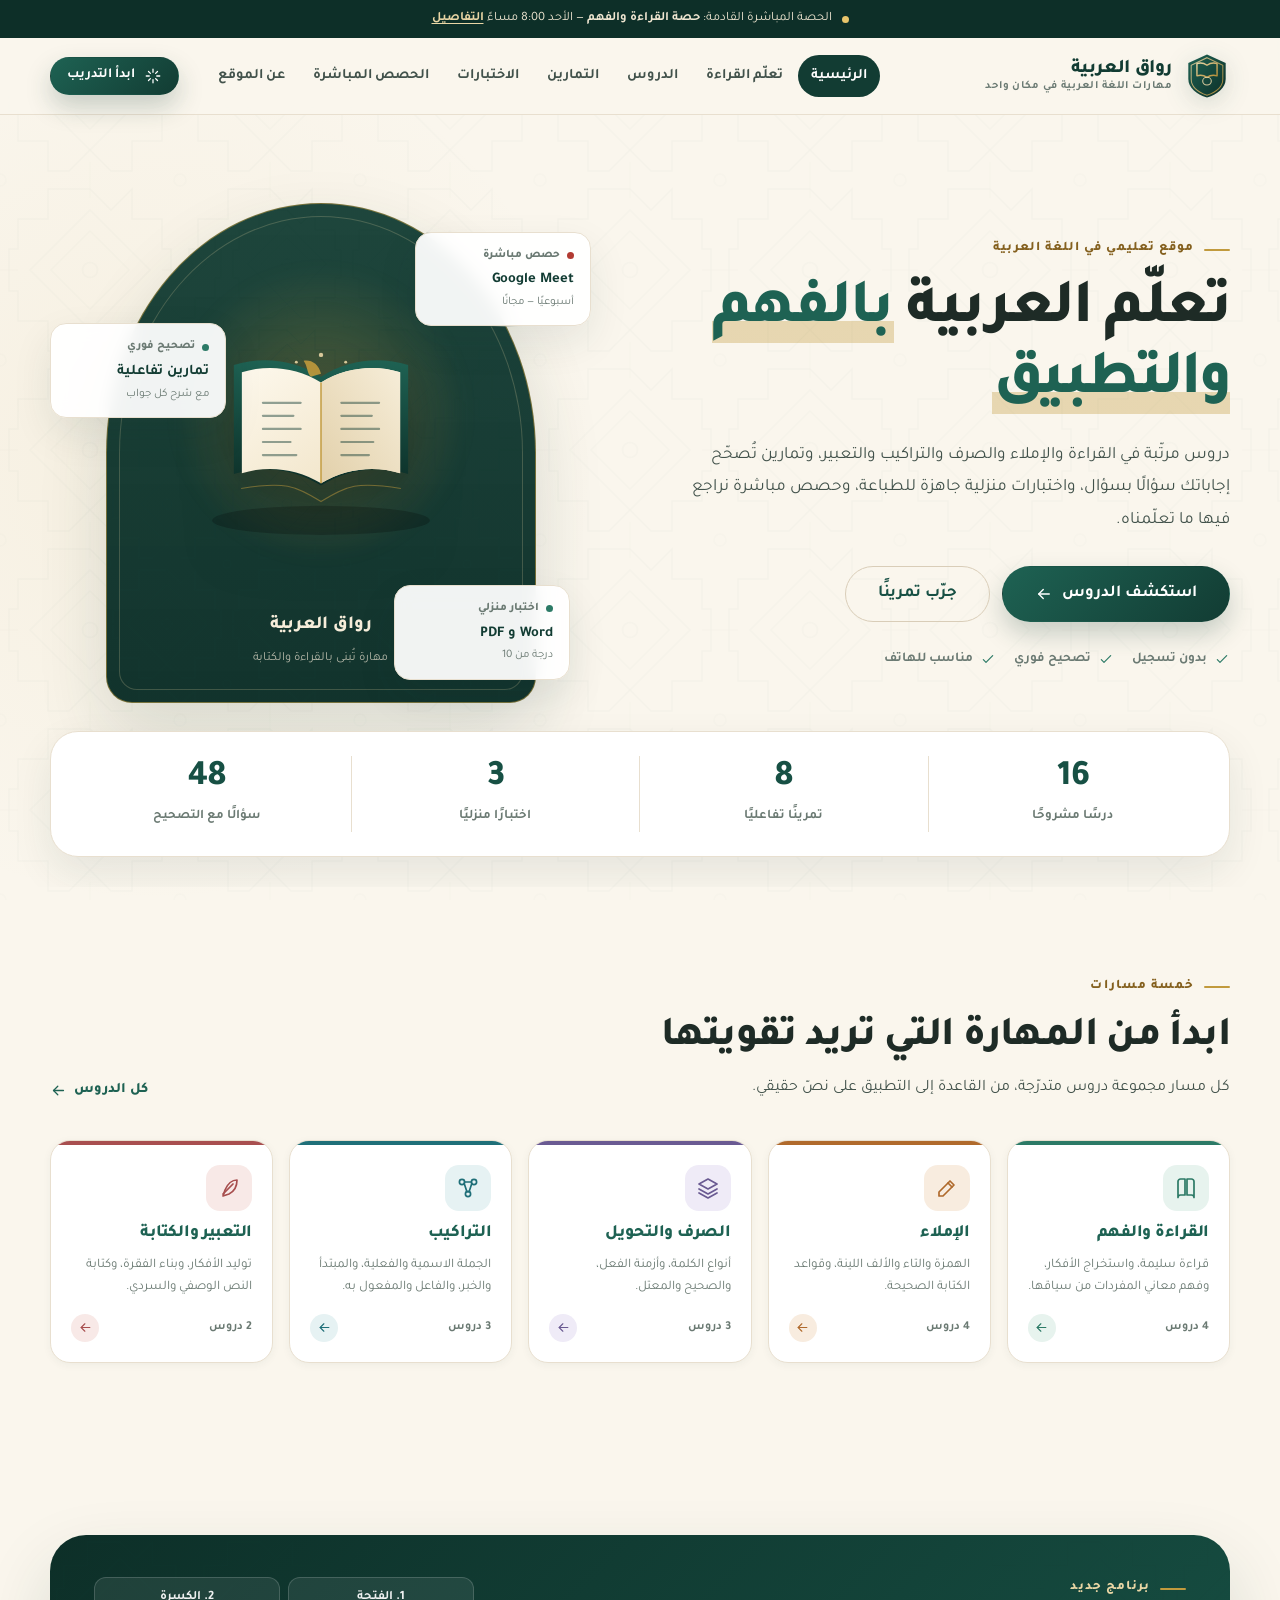
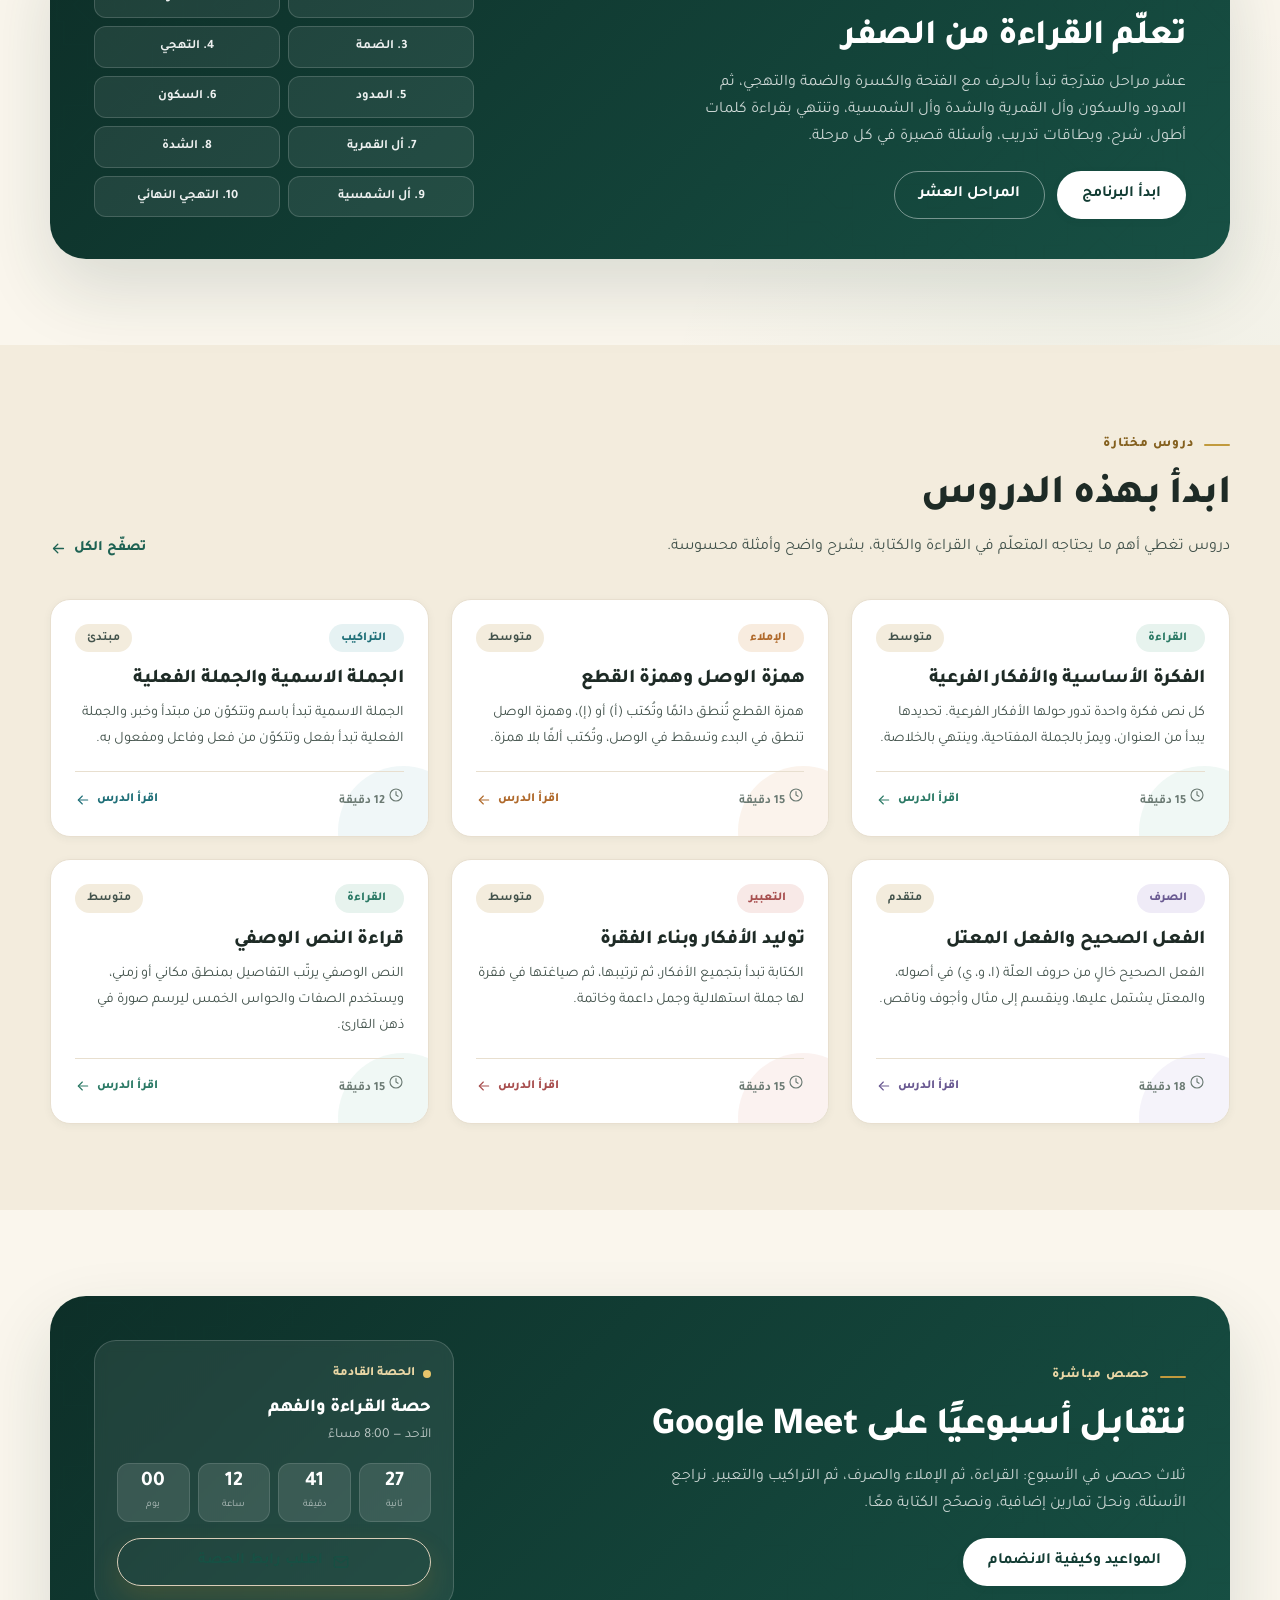
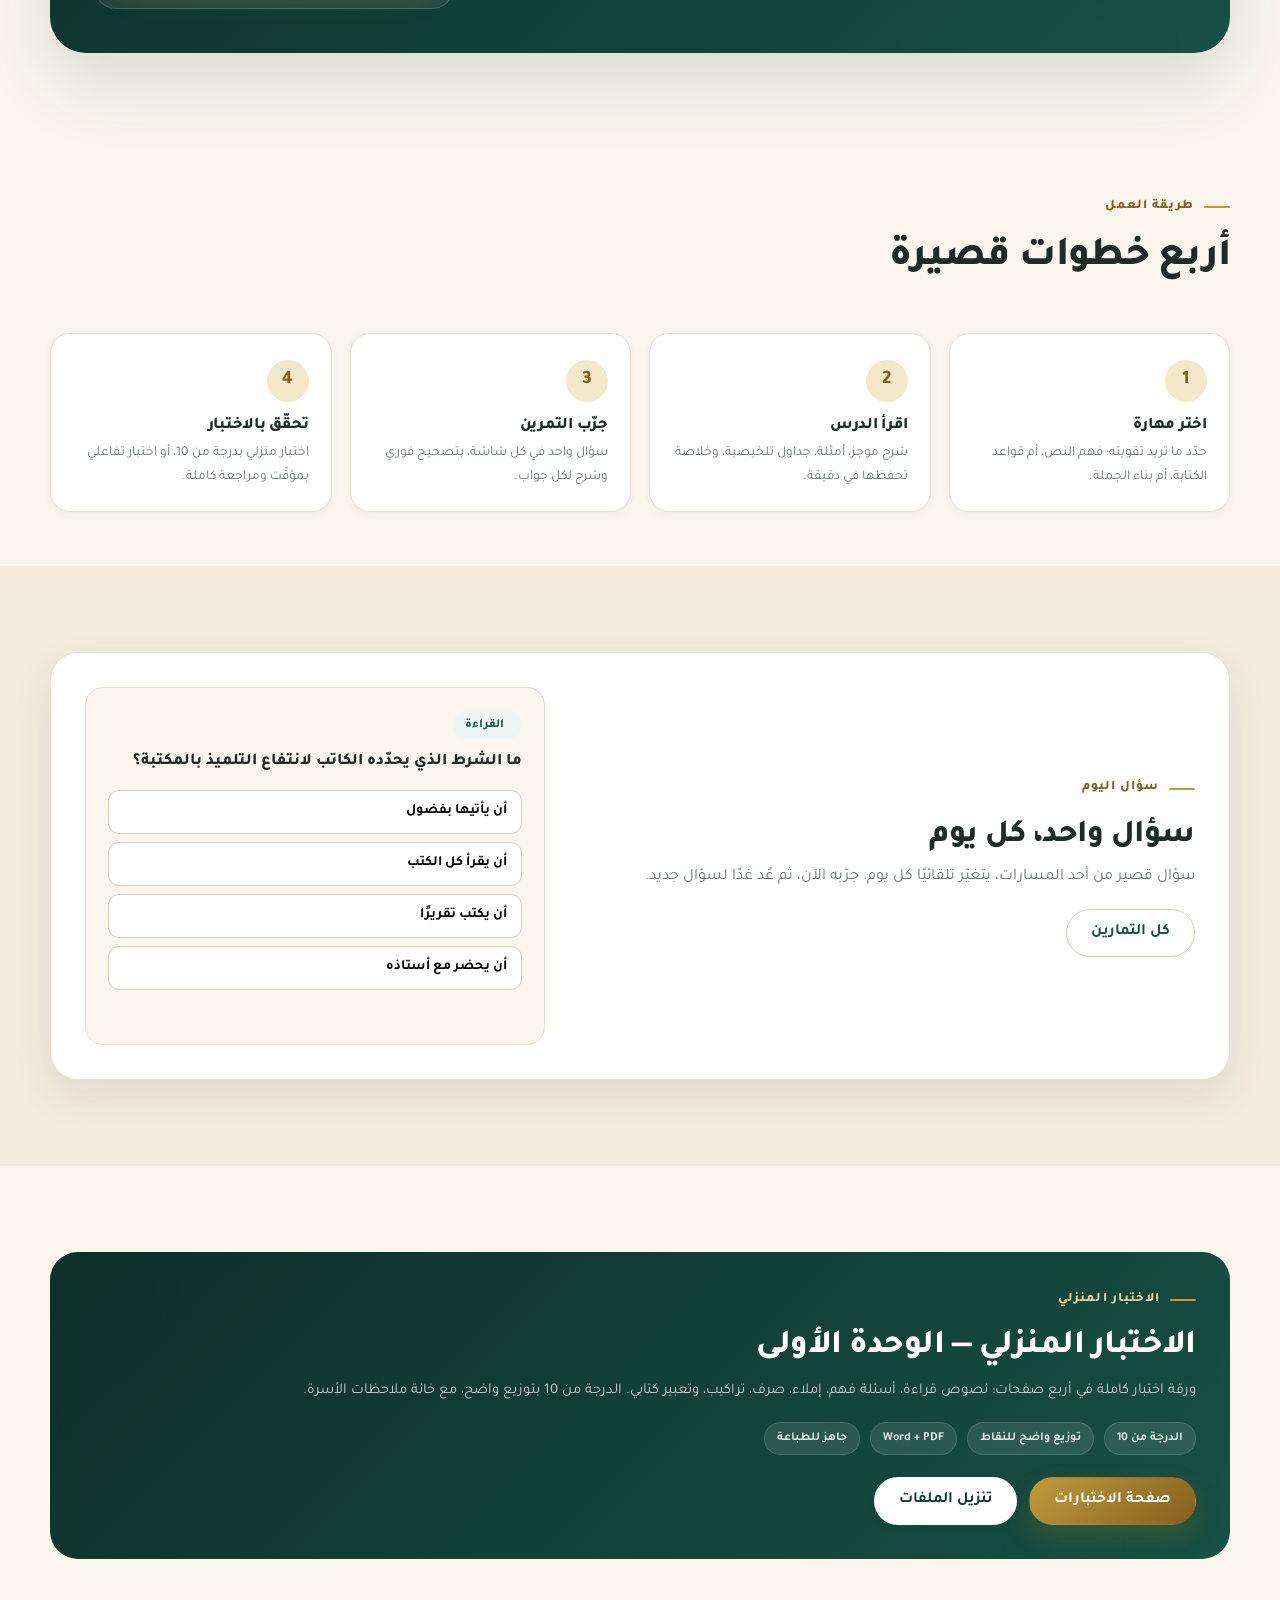
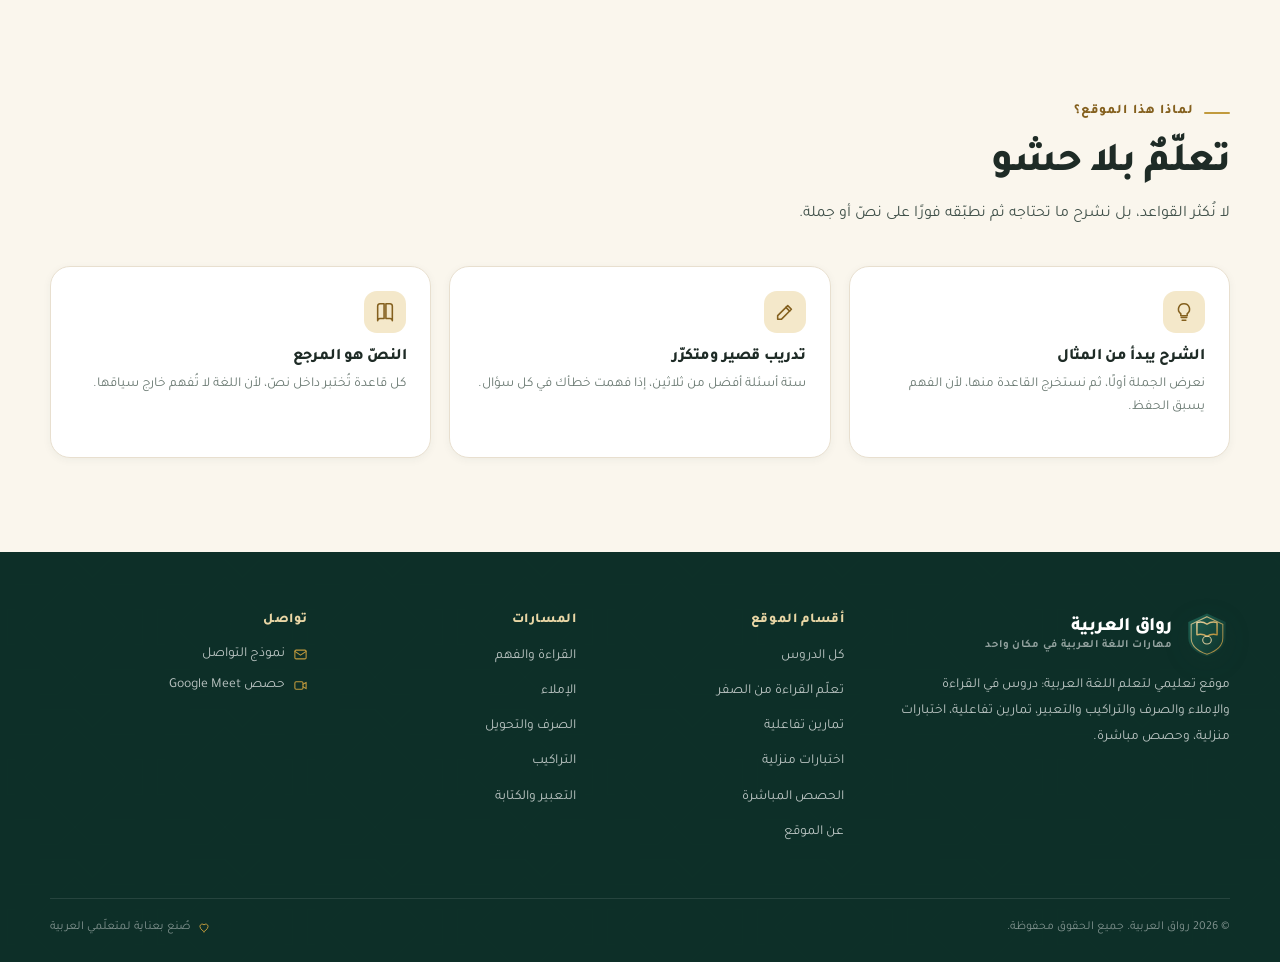
==== index.html @ f177b6ca "نشر موقع رواق العربية (برنامج القراءة والوحدات الكاملة)" ====
<!DOCTYPE html>
<html lang="ar" dir="rtl">
<head>
  <meta charset="utf-8">
  <meta name="viewport" content="width=device-width, initial-scale=1">
  <title>رواق العربية — تعلّم اللغة العربية بالفهم والتطبيق</title>
  <meta name="description" content="دروس في القراءة والإملاء والصرف والتراكيب والتعبير، تمارين تفاعلية بتصحيح فوري، اختبارات منزلية جاهزة للطباعة، وحصص مباشرة على Google Meet.">
  <link rel="icon" href="assets/img/favicon.svg" type="image/svg+xml">
  <link rel="preconnect" href="https://fonts.googleapis.com">
  <link rel="preconnect" href="https://fonts.gstatic.com" crossorigin>
  <link href="https://fonts.googleapis.com/css2?family=Tajawal:wght@400;500;700;800&family=Noto+Naskh+Arabic:wght@400;600;700&display=swap" rel="stylesheet">
  <link rel="stylesheet" href="assets/css/style.css">
</head>
<body data-page="home">
  <a class="skip-link" href="#main">تجاوز إلى المحتوى</a>
  <div data-header></div>

  <main id="main">
    <section class="hero">
      <div class="container">
        <div class="hero-grid">
          <div class="hero-copy">
            <span class="eyebrow">موقع تعليمي في اللغة العربية</span>
            <h1>تعلّم العربية <span class="accent">بالفهم والتطبيق</span></h1>
            <p class="hero-lead">
              دروس مرتّبة في القراءة والإملاء والصرف والتراكيب والتعبير،
              وتمارين تُصحّح إجاباتك سؤالًا بسؤال، واختبارات منزلية جاهزة للطباعة،
              وحصص مباشرة نراجع فيها ما تعلّمناه.
            </p>
            <div class="hero-actions">
              <a class="btn btn-primary btn-lg" href="lessons.html">
                استكشف الدروس
                <svg viewBox="0 0 24 24" fill="none" stroke="currentColor" stroke-width="1.8" stroke-linecap="round" stroke-linejoin="round" aria-hidden="true"><path d="M19 12H5"/><path d="m11 18-6-6 6-6"/></svg>
              </a>
              <a class="btn btn-ghost btn-lg" href="exercises.html">جرّب تمرينًا</a>
            </div>
            <ul class="hero-notes">
              <li><svg viewBox="0 0 24 24" fill="none" stroke="currentColor" stroke-width="1.8" stroke-linecap="round" stroke-linejoin="round" aria-hidden="true"><path d="m5 13 4 4L19 7"/></svg> بدون تسجيل</li>
              <li><svg viewBox="0 0 24 24" fill="none" stroke="currentColor" stroke-width="1.8" stroke-linecap="round" stroke-linejoin="round" aria-hidden="true"><path d="m5 13 4 4L19 7"/></svg> تصحيح فوري</li>
              <li><svg viewBox="0 0 24 24" fill="none" stroke="currentColor" stroke-width="1.8" stroke-linecap="round" stroke-linejoin="round" aria-hidden="true"><path d="m5 13 4 4L19 7"/></svg> مناسب للهاتف</li>
            </ul>
          </div>

          <div class="hero-art" aria-hidden="true">
            <div class="arch">
              <span class="arch-glow"></span>
              <img class="arch-book" src="assets/img/book.svg" alt="" width="460" height="300">
              <div class="arch-caption">
                <strong>رواق العربية</strong>
                <span>مهارة تُبنى بالقراءة والكتابة</span>
              </div>
            </div>
            <div class="float-card fc-1">
              <span class="fc-label">حصص مباشرة</span>
              <strong>Google Meet</strong>
              <small>أسبوعيًا — مجانًا</small>
            </div>
            <div class="float-card fc-2">
              <span class="fc-label">تصحيح فوري</span>
              <strong>تمارين تفاعلية</strong>
              <small>مع شرح كل جواب</small>
            </div>
            <div class="float-card fc-3">
              <span class="fc-label">اختبار منزلي</span>
              <strong>Word و PDF</strong>
              <small>درجة من 10</small>
            </div>
          </div>
        </div>

        <div class="stats-wrap">
          <div class="stats-card" data-stats></div>
        </div>
      </div>
    </section>

    <section class="section" id="tracks">
      <div class="container">
        <div class="section-head">
          <div>
            <span class="eyebrow">خمسة مسارات</span>
            <h2 class="section-title">ابدأ من المهارة التي تريد تقويتها</h2>
            <p class="section-sub">كل مسار مجموعة دروس متدرّجة، من القاعدة إلى التطبيق على نصّ حقيقي.</p>
          </div>
          <a class="link-more" href="lessons.html">كل الدروس
            <svg viewBox="0 0 24 24" fill="none" stroke="currentColor" stroke-width="1.8" stroke-linecap="round" stroke-linejoin="round" aria-hidden="true"><path d="M19 12H5"/><path d="m11 18-6-6 6-6"/></svg>
          </a>
        </div>
        <div class="tracks-grid" data-tracks></div>
      </div>
    </section>

    <section class="section">
      <div class="container">
        <div class="reading-promo">
          <div>
            <span class="eyebrow">برنامج جديد</span>
            <h2>تعلّم القراءة من الصفر</h2>
            <p>
              عشر مراحل متدرّجة تبدأ بالحرف مع الفتحة والكسرة والضمة والتهجي،
              ثم المدود والسكون وأل القمرية والشدة وأل الشمسية، وتنتهي بقراءة كلمات أطول.
              شرح، وبطاقات تدريب، وأسئلة قصيرة في كل مرحلة.
            </p>
            <div class="hero-actions" style="margin:20px 0 0">
              <a class="btn btn-light" href="reading.html">ابدأ البرنامج</a>
              <a class="btn btn-ghost btn-light-outline" href="reading.html#program">المراحل العشر</a>
            </div>
          </div>
          <div class="promo-seq" aria-label="ترتيب مراحل البرنامج">
            <span>1. الفتحة</span>
            <span>2. الكسرة</span>
            <span>3. الضمة</span>
            <span>4. التهجي</span>
            <span>5. المدود</span>
            <span>6. السكون</span>
            <span>7. أل القمرية</span>
            <span>8. الشدة</span>
            <span>9. أل الشمسية</span>
            <span>10. التهجي النهائي</span>
          </div>
        </div>
      </div>
    </section>

    <section class="section bg-deep">
      <div class="container">
        <div class="section-head">
          <div>
            <span class="eyebrow">دروس مختارة</span>
            <h2 class="section-title">ابدأ بهذه الدروس</h2>
            <p class="section-sub">دروس تغطي أهم ما يحتاجه المتعلّم في القراءة والكتابة، بشرح واضح وأمثلة محسوسة.</p>
          </div>
          <a class="link-more" href="lessons.html">تصفّح الكل
            <svg viewBox="0 0 24 24" fill="none" stroke="currentColor" stroke-width="1.8" stroke-linecap="round" stroke-linejoin="round" aria-hidden="true"><path d="M19 12H5"/><path d="m11 18-6-6 6-6"/></svg>
          </a>
        </div>
        <div class="lessons-grid" data-featured-lessons></div>
      </div>
    </section>

    <section class="section">
      <div class="container">
        <div class="live-banner">
          <div>
            <span class="eyebrow">حصص مباشرة</span>
            <h2>نتقابل أسبوعيًا على Google Meet</h2>
            <p>ثلاث حصص في الأسبوع: القراءة، ثم الإملاء والصرف، ثم التراكيب والتعبير. نراجع الأسئلة، ونحلّ تمارين إضافية، ونصحّح الكتابة معًا.</p>
            <div class="hero-actions" style="margin:20px 0 0">
              <a class="btn btn-light" href="live.html">المواعيد وكيفية الانضمام</a>
            </div>
          </div>
          <div class="live-panel" data-next-live></div>
        </div>
      </div>
    </section>

    <section class="section-tight">
      <div class="container">
        <div class="section-head">
          <div>
            <span class="eyebrow">طريقة العمل</span>
            <h2 class="section-title">أربع خطوات قصيرة</h2>
          </div>
        </div>
        <div class="steps">
          <div class="step">
            <h3>اختر مهارة</h3>
            <p>حدّد ما تريد تقويته: فهم النص، أم قواعد الكتابة، أم بناء الجملة.</p>
          </div>
          <div class="step">
            <h3>اقرأ الدرس</h3>
            <p>شرح موجز، أمثلة، جداول تلخيصية، وخلاصة تحفظها في دقيقة.</p>
          </div>
          <div class="step">
            <h3>جرّب التمرين</h3>
            <p>سؤال واحد في كل شاشة، بتصحيح فوري وشرح لكل جواب.</p>
          </div>
          <div class="step">
            <h3>تحقّق بالاختبار</h3>
            <p>اختبار منزلي بدرجة من 10، أو اختبار تفاعلي بمؤقّت ومراجعة كاملة.</p>
          </div>
        </div>
      </div>
    </section>

    <section class="section bg-deep">
      <div class="container">
        <div class="daily-question">
          <div class="dq-copy">
            <span class="eyebrow">سؤال اليوم</span>
            <h2>سؤال واحد، كل يوم</h2>
            <p>سؤال قصير من أحد المسارات، يتغيّر تلقائيًا كل يوم. جرّبه الآن، ثم عُد غدًا لسؤال جديد.</p>
            <a class="btn btn-ghost" href="exercises.html" style="margin-top:18px">كل التمارين</a>
          </div>
          <div data-daily></div>
        </div>
      </div>
    </section>

    <section class="section">
      <div class="container">
        <div class="exam-intro">
          <span class="eyebrow" style="color:var(--gold-200)">الاختبار المنزلي</span>
          <h2>الاختبار المنزلي — الوحدة الأولى</h2>
          <p>
            ورقة اختبار كاملة في أربع صفحات: نصوص قراءة، أسئلة فهم، إملاء، صرف، تراكيب، وتعبير كتابي.
            الدرجة من 10 بتوزيع واضح، مع خانة ملاحظات الأسرة.
          </p>
          <div class="exam-facts">
            <span>الدرجة من 10</span>
            <span>توزيع واضح للنقاط</span>
            <span>Word + PDF</span>
            <span>جاهز للطباعة</span>
          </div>
          <div class="hero-actions" style="margin:0">
            <a class="btn btn-gold" href="tests.html">صفحة الاختبارات</a>
            <a class="btn btn-light" href="tests.html#downloads">تنزيل الملفات</a>
          </div>
        </div>
      </div>
    </section>

    <section class="section-tight">
      <div class="container">
        <div class="section-head">
          <div>
            <span class="eyebrow">لماذا هذا الموقع؟</span>
            <h2 class="section-title">تعلّمٌ بلا حشو</h2>
            <p class="section-sub">لا نُكثر القواعد، بل نشرح ما تحتاجه ثم نطبّقه فورًا على نصّ أو جملة.</p>
          </div>
        </div>
        <div class="live-tips">
          <div class="tip-card">
            <span class="tip-icon"><svg viewBox="0 0 24 24" fill="none" stroke="currentColor" stroke-width="1.7" stroke-linecap="round" stroke-linejoin="round" aria-hidden="true"><path d="M9 18h6M10 21h4"/><path d="M12 3a6 6 0 0 1 3.5 10.9V16h-7v-2.1A6 6 0 0 1 12 3Z"/></svg></span>
            <h3>الشرح يبدأ من المثال</h3>
            <p>نعرض الجملة أولًا، ثم نستخرج القاعدة منها، لأن الفهم يسبق الحفظ.</p>
          </div>
          <div class="tip-card">
            <span class="tip-icon"><svg viewBox="0 0 24 24" fill="none" stroke="currentColor" stroke-width="1.7" stroke-linecap="round" stroke-linejoin="round" aria-hidden="true"><path d="m15 5 4 4L8 20H4v-4Z"/><path d="m13 7 4 4"/></svg></span>
            <h3>تدريب قصير ومتكرّر</h3>
            <p>ستة أسئلة أفضل من ثلاثين، إذا فهمت خطأك في كل سؤال.</p>
          </div>
          <div class="tip-card">
            <span class="tip-icon"><svg viewBox="0 0 24 24" fill="none" stroke="currentColor" stroke-width="1.7" stroke-linecap="round" stroke-linejoin="round" aria-hidden="true"><path d="M4 5.5A2.5 2.5 0 0 1 6.5 3H11v16H6.5A2.5 2.5 0 0 0 4 21.5Z"/><path d="M20 5.5A2.5 2.5 0 0 0 17.5 3H13v16h4.5A2.5 2.5 0 0 1 20 21.5Z"/></svg></span>
            <h3>النصّ هو المرجع</h3>
            <p>كل قاعدة تُختبر داخل نصّ، لأن اللغة لا تُفهم خارج سياقها.</p>
          </div>
        </div>
      </div>
    </section>
  </main>

  <div data-footer></div>
  <script src="assets/js/config.js"></script>
  <script src="assets/js/data-lessons.js"></script>
  <script src="assets/js/data-quizzes.js"></script>
  <script src="assets/js/app.js"></script>
  <script src="assets/js/app-pages.js"></script>
</body>
</html>
---- assets/css/style.css ----
/* ============================================================
   رواق العربية — ورقة الأنماط الرئيسية
   ============================================================ */

:root {
  --ink: #1e2b26;
  --ink-soft: #42524b;
  --muted: #6b7a73;
  --bg: #faf6ed;
  --bg-deep: #f3ecdd;
  --surface: #ffffff;
  --green-950: #0d2f28;
  --green-900: #123c33;
  --green-800: #175044;
  --green-700: #1e6253;
  --green-600: #2c7a66;
  --green-100: #dcefe7;
  --green-50: #eef7f3;
  --gold-700: #84601e;
  --gold-600: #b28a32;
  --gold-500: #c19a3d;
  --gold-200: #e9d6a5;
  --gold-100: #f4e8ca;
  --gold-50: #fbf4e2;
  --terra: #b65f45;
  --danger: #b23b32;
  --line: #e8dfcf;
  --line-strong: #d9cdb8;
  --shadow-sm: 0 2px 8px rgba(18, 60, 51, 0.05);
  --shadow: 0 16px 40px rgba(18, 60, 51, 0.09);
  --shadow-lg: 0 30px 70px rgba(18, 60, 51, 0.14);
  --radius-sm: 12px;
  --radius: 20px;
  --radius-lg: 28px;
  --radius-xl: 36px;
  --font-ui: "Tajawal", "Sakkal Majalla", "Segoe UI", Tahoma, sans-serif;
  --font-reading: "Noto Naskh Arabic", "Sakkal Majalla", "Traditional Arabic", "Times New Roman", serif;
  --container: 1180px;
}

*,
*::before,
*::after {
  box-sizing: border-box;
}

html {
  scroll-behavior: smooth;
  -webkit-text-size-adjust: 100%;
}

body {
  margin: 0;
  font-family: var(--font-ui);
  color: var(--ink);
  background-color: var(--bg);
  background-image:
    radial-gradient(circle at 12% 8%, rgba(193, 154, 61, 0.07), transparent 28rem),
    radial-gradient(circle at 88% 36%, rgba(44, 122, 102, 0.06), transparent 30rem);
  line-height: 1.7;
  min-height: 100vh;
  text-rendering: optimizeLegibility;
}

body::before {
  content: "";
  position: fixed;
  inset: 0;
  z-index: -1;
  pointer-events: none;
  background-image: url("../img/pattern.svg");
  background-size: 180px 180px;
  opacity: 0.035;
}

h1, h2, h3, h4, h5 {
  font-family: var(--font-ui);
  line-height: 1.25;
  margin: 0 0 0.6em;
  font-weight: 800;
  letter-spacing: -0.015em;
}

p {
  margin: 0 0 1em;
}

a {
  color: var(--green-700);
  text-decoration: none;
  transition: color 0.2s ease;
}

a:hover {
  color: var(--green-900);
}

img, svg {
  max-width: 100%;
}

ul, ol {
  margin: 0 0 1em;
  padding-inline-start: 1.4em;
}

li {
  margin-bottom: 0.35em;
}

::selection {
  background: var(--gold-200);
  color: var(--green-950);
}

:focus-visible {
  outline: 3px solid rgba(193, 154, 61, 0.75);
  outline-offset: 3px;
  border-radius: 6px;
}

.container {
  width: min(var(--container), calc(100% - 48px));
  margin-inline: auto;
}

.container-narrow {
  width: min(820px, calc(100% - 48px));
  margin-inline: auto;
}

.skip-link {
  position: fixed;
  top: -100px;
  right: 16px;
  z-index: 200;
  background: var(--green-900);
  color: #fff;
  padding: 10px 18px;
  border-radius: 0 0 12px 12px;
  transition: top 0.2s ease;
}

.skip-link:focus {
  top: 0;
  color: #fff;
}

.visually-hidden {
  position: absolute !important;
  width: 1px;
  height: 1px;
  padding: 0;
  margin: -1px;
  overflow: hidden;
  clip: rect(0 0 0 0);
  white-space: nowrap;
  border: 0;
}

/* ------------------------------------------------------------ أزرار */
.btn {
  display: inline-flex;
  align-items: center;
  justify-content: center;
  gap: 9px;
  padding: 12px 24px;
  border-radius: 999px;
  border: 1px solid transparent;
  font-family: inherit;
  font-size: 0.98rem;
  font-weight: 700;
  line-height: 1.4;
  cursor: pointer;
  transition: transform 0.18s ease, box-shadow 0.18s ease, background-color 0.18s ease, border-color 0.18s ease;
  text-align: center;
}

.btn svg {
  width: 18px;
  height: 18px;
  flex: none;
}

.btn:hover {
  transform: translateY(-2px);
}

.btn:active {
  transform: translateY(0);
}

.btn-primary {
  background: linear-gradient(135deg, var(--green-700), var(--green-900));
  color: #fff;
  box-shadow: 0 12px 26px rgba(18, 60, 51, 0.22);
}

.btn-primary:hover {
  color: #fff;
  box-shadow: 0 16px 32px rgba(18, 60, 51, 0.28);
}

.btn-gold {
  background: linear-gradient(135deg, var(--gold-500), var(--gold-700));
  color: #fff;
  box-shadow: 0 12px 26px rgba(154, 116, 38, 0.24);
}

.btn-gold:hover {
  color: #fff;
}

.btn-ghost {
  background: transparent;
  border-color: var(--line-strong);
  color: var(--green-800);
}

.btn-ghost:hover {
  background: var(--surface);
  border-color: var(--green-600);
  color: var(--green-900);
}

.btn-light {
  background: #fff;
  color: var(--green-900);
  box-shadow: var(--shadow-sm);
}

.btn-light:hover {
  color: var(--green-900);
  box-shadow: var(--shadow);
}

.btn-sm {
  padding: 8px 16px;
  font-size: 0.86rem;
}

.btn-lg {
  padding: 15px 32px;
  font-size: 1.05rem;
}

.btn-block {
  width: 100%;
}

.btn:disabled,
.btn[disabled] {
  opacity: 0.55;
  cursor: not-allowed;
  transform: none;
  box-shadow: none;
}

/* ------------------------------------------------------------ شرائح وشارات */
.eyebrow {
  display: inline-flex;
  align-items: center;
  gap: 10px;
  margin-bottom: 16px;
  color: var(--gold-700);
  font-size: 0.82rem;
  font-weight: 800;
  letter-spacing: 0.08em;
  text-transform: uppercase;
}

.eyebrow::before {
  content: "";
  width: 26px;
  height: 2px;
  background: var(--gold-500);
  border-radius: 2px;
}

.chip {
  display: inline-flex;
  align-items: center;
  gap: 6px;
  padding: 5px 12px;
  border-radius: 999px;
  background: var(--bg-deep);
  color: var(--ink-soft);
  font-size: 0.76rem;
  font-weight: 700;
  line-height: 1.5;
  white-space: nowrap;
}

.chip-gold {
  background: var(--gold-100);
  color: var(--gold-700);
}

.chip-green {
  background: var(--green-100);
  color: var(--green-800);
}

.chip-live {
  background: rgba(178, 59, 50, 0.1);
  color: var(--danger);
}

.chip-live::before {
  content: "";
  width: 7px;
  height: 7px;
  border-radius: 50%;
  background: var(--danger);
  animation: pulse 1.8s infinite;
}

.track-badge {
  display: inline-flex;
  align-items: center;
  gap: 6px;
  padding: 5px 12px;
  border-radius: 999px;
  background: var(--track-soft, var(--green-50));
  color: var(--track, var(--green-700));
  font-size: 0.76rem;
  font-weight: 800;
  line-height: 1.5;
  white-space: nowrap;
}

/* ------------------------------------------------------------ الشريط العلوي والترويسة */
.topbar {
  background: var(--green-950);
  color: #efe6d1;
  font-size: 0.8rem;
}

.topbar-inner {
  display: flex;
  align-items: center;
  justify-content: center;
  gap: 10px;
  min-height: 38px;
  padding: 6px 0;
  text-align: center;
}

.topbar a {
  color: var(--gold-200);
  font-weight: 700;
  text-decoration: underline;
  text-underline-offset: 3px;
}

.topbar .dot {
  width: 7px;
  height: 7px;
  border-radius: 50%;
  background: #e8c56b;
  animation: pulse 2.2s infinite;
  flex: none;
}

.site-header {
  position: sticky;
  top: 0;
  z-index: 60;
  background: rgba(250, 246, 237, 0.88);
  backdrop-filter: blur(16px);
  -webkit-backdrop-filter: blur(16px);
  border-bottom: 1px solid var(--line);
}

.header-inner {
  display: flex;
  align-items: center;
  gap: 26px;
  min-height: 76px;
}

.brand {
  display: inline-flex;
  align-items: center;
  gap: 12px;
  color: var(--green-900);
  flex: none;
}

.brand:hover {
  color: var(--green-900);
}

.brand-mark {
  width: 46px;
  height: 46px;
  flex: none;
  filter: drop-shadow(0 6px 12px rgba(18, 60, 51, 0.16));
}

.brand-text {
  display: grid;
  line-height: 1.15;
}

.brand-text strong {
  font-size: 1.2rem;
  font-weight: 800;
  letter-spacing: -0.02em;
}

.brand-text span {
  font-size: 0.7rem;
  color: var(--muted);
  font-weight: 600;
  letter-spacing: 0.04em;
}

.main-nav {
  display: flex;
  align-items: center;
  gap: 2px;
  margin-inline-start: auto;
}

.main-nav a {
  padding: 9px 13px;
  border-radius: 999px;
  color: var(--ink-soft);
  font-size: 0.9rem;
  font-weight: 700;
  white-space: nowrap;
}

.main-nav a:hover {
  background: rgba(44, 122, 102, 0.08);
  color: var(--green-800);
}

.main-nav a[aria-current="page"] {
  background: var(--green-900);
  color: #fff;
}

.header-actions {
  display: flex;
  align-items: center;
  gap: 10px;
  flex: none;
}

.nav-toggle {
  display: none;
  width: 44px;
  height: 44px;
  border: 1px solid var(--line-strong);
  border-radius: 12px;
  background: var(--surface);
  cursor: pointer;
  place-items: center;
  color: var(--green-900);
}

.nav-toggle svg {
  width: 22px;
  height: 22px;
}

.nav-toggle .icon-close {
  display: none;
}

.nav-open .nav-toggle .icon-open {
  display: none;
}

.nav-open .nav-toggle .icon-close {
  display: block;
}

/* ------------------------------------------------------------ الواجهة الرئيسية */
.hero {
  position: relative;
  overflow: hidden;
  padding: 68px 0 30px;
}

.hero-grid {
  display: grid;
  grid-template-columns: minmax(0, 1.04fr) minmax(0, 0.96fr);
  align-items: center;
  gap: 52px;
}

.hero-copy {
  position: relative;
  z-index: 2;
  max-width: 640px;
}

.hero h1 {
  font-size: clamp(2.35rem, 4.9vw, 4.15rem);
  line-height: 1.14;
  margin-bottom: 20px;
  letter-spacing: -0.035em;
}

.hero h1 .accent,
.page-hero h1 .accent {
  color: var(--green-700);
  background: linear-gradient(transparent 64%, rgba(193, 154, 61, 0.34) 64%);
  padding-inline: 2px;
}

.hero-lead {
  max-width: 560px;
  color: var(--ink-soft);
  font-size: 1.08rem;
  line-height: 1.9;
  margin-bottom: 28px;
}

.hero-actions {
  display: flex;
  flex-wrap: wrap;
  gap: 12px;
  margin-bottom: 26px;
}

.hero-notes {
  display: flex;
  flex-wrap: wrap;
  gap: 18px;
  padding: 0;
  margin: 0;
  list-style: none;
  color: var(--muted);
  font-size: 0.84rem;
  font-weight: 600;
}

.hero-notes li {
  display: inline-flex;
  align-items: center;
  gap: 7px;
  margin: 0;
}

.hero-notes svg {
  width: 16px;
  height: 16px;
  color: var(--green-600);
  flex: none;
}

/* الرسم المعماري */
.hero-art {
  position: relative;
  min-height: 540px;
  display: grid;
  place-items: center;
  z-index: 1;
}

.arch {
  position: relative;
  width: min(430px, 88%);
  aspect-ratio: 0.86;
  border-radius: 50% 50% 26px 26px;
  background:
    linear-gradient(180deg, rgba(18, 60, 51, 0.95), rgba(13, 47, 40, 0.98));
  border: 1px solid rgba(193, 154, 61, 0.55);
  box-shadow: var(--shadow-lg);
  overflow: hidden;
  display: flex;
  flex-direction: column;
  justify-content: flex-end;
  isolation: isolate;
}

.arch::before {
  content: "";
  position: absolute;
  inset: 12px;
  border: 1px solid rgba(233, 214, 165, 0.22);
  border-radius: 50% 50% 18px 18px;
  pointer-events: none;
  z-index: 2;
}

.arch::after {
  content: "";
  position: absolute;
  inset: 0;
  background-image: url("../img/pattern.svg");
  background-size: 120px 120px;
  opacity: 0.22;
  z-index: 0;
}

.arch-glow {
  position: absolute;
  width: 70%;
  aspect-ratio: 1;
  top: 12%;
  left: 15%;
  border-radius: 50%;
  background: radial-gradient(circle, rgba(193, 154, 61, 0.35), transparent 70%);
  filter: blur(8px);
  z-index: 0;
}

.arch-book {
  position: relative;
  z-index: 1;
  width: 78%;
  margin: 0 auto 4%;
  filter: drop-shadow(0 20px 26px rgba(0, 0, 0, 0.28));
}

.arch-caption {
  position: relative;
  z-index: 3;
  text-align: center;
  color: #f6edda;
  padding: 0 22px 30px;
}

.arch-caption strong {
  display: block;
  font-size: 1.15rem;
  font-weight: 800;
  margin-bottom: 4px;
}

.arch-caption span {
  font-size: 0.78rem;
  color: rgba(246, 237, 218, 0.7);
}

.float-card {
  position: absolute;
  z-index: 3;
  background: rgba(255, 255, 255, 0.94);
  border: 1px solid var(--line);
  border-radius: 16px;
  padding: 13px 16px;
  box-shadow: var(--shadow);
  backdrop-filter: blur(8px);
  min-width: 176px;
  animation: floaty 7s ease-in-out infinite;
}

.float-card .fc-label {
  display: flex;
  align-items: center;
  gap: 7px;
  font-size: 0.72rem;
  font-weight: 800;
  color: var(--muted);
  margin-bottom: 5px;
}

.float-card .fc-label::before {
  content: "";
  width: 7px;
  height: 7px;
  border-radius: 50%;
  background: var(--green-600);
}

.float-card strong {
  display: block;
  font-size: 0.92rem;
  line-height: 1.4;
  color: var(--green-900);
}

.float-card small {
  display: block;
  color: var(--muted);
  font-size: 0.72rem;
  margin-top: 2px;
}

.fc-1 {
  top: 9%;
  right: 0;
  animation-delay: -1s;
}

.fc-2 {
  top: 26%;
  left: 0;
  animation-delay: -3s;
}

.fc-3 {
  bottom: 8%;
  right: 4%;
  animation-delay: -5s;
}

.fc-1 .fc-label::before {
  background: var(--danger);
  animation: pulse 1.8s infinite;
}

/* شريط الأرقام */
.stats-wrap {
  position: relative;
  z-index: 4;
  margin-top: 8px;
}

.stats-card {
  display: grid;
  grid-template-columns: repeat(4, 1fr);
  background: var(--surface);
  border: 1px solid var(--line);
  border-radius: var(--radius-lg);
  box-shadow: var(--shadow);
  padding: 24px 12px;
}

.stat {
  text-align: center;
  padding: 4px 18px;
}

.stat + .stat {
  border-inline-start: 1px solid var(--line);
}

.stat strong {
  display: block;
  font-size: clamp(1.7rem, 3vw, 2.25rem);
  font-weight: 800;
  color: var(--green-800);
  line-height: 1.1;
  letter-spacing: -0.03em;
}

.stat span {
  display: block;
  margin-top: 6px;
  color: var(--muted);
  font-size: 0.82rem;
  font-weight: 600;
}

/* ------------------------------------------------------------ أقسام عامة */
.section {
  padding: 86px 0;
}

.section-tight {
  padding: 54px 0;
}

.section-head {
  display: flex;
  align-items: flex-end;
  justify-content: space-between;
  gap: 28px;
  margin-bottom: 38px;
}

.section-head > div {
  max-width: 680px;
}

.section-title {
  font-size: clamp(1.75rem, 3.2vw, 2.6rem);
  line-height: 1.2;
  margin-bottom: 12px;
}

.section-sub {
  color: var(--ink-soft);
  font-size: 1rem;
  margin: 0;
}

.link-more {
  display: inline-flex;
  align-items: center;
  gap: 7px;
  font-weight: 800;
  font-size: 0.9rem;
  color: var(--green-700);
  white-space: nowrap;
}

.link-more svg {
  width: 17px;
  height: 17px;
  transition: transform 0.2s ease;
}

.link-more:hover svg {
  transform: translateX(-4px);
}

.bg-deep {
  background: var(--bg-deep);
}

.bg-white {
  background: var(--surface);
}

.bg-pattern {
  background-color: var(--bg-deep);
  background-image: url("../img/pattern.svg");
  background-size: 160px 160px;
  background-blend-mode: multiply;
}

/* ------------------------------------------------------------ بطاقات المهارات */
.tracks-grid {
  display: grid;
  grid-template-columns: repeat(5, minmax(0, 1fr));
  gap: 16px;
}

.track-card {
  position: relative;
  display: flex;
  flex-direction: column;
  gap: 10px;
  padding: 24px 20px 20px;
  background: var(--surface);
  border: 1px solid var(--line);
  border-radius: var(--radius);
  box-shadow: var(--shadow-sm);
  overflow: hidden;
  transition: transform 0.22s ease, box-shadow 0.22s ease, border-color 0.22s ease;
}

.track-card::before {
  content: "";
  position: absolute;
  inset: 0 0 auto;
  height: 4px;
  background: var(--track, var(--green-600));
}

.track-card:hover {
  transform: translateY(-6px);
  box-shadow: var(--shadow);
  border-color: var(--track, var(--green-600));
}

.track-icon {
  width: 46px;
  height: 46px;
  border-radius: 14px;
  display: grid;
  place-items: center;
  background: var(--track-soft, var(--green-50));
  color: var(--track, var(--green-700));
}

.track-icon svg {
  width: 24px;
  height: 24px;
}

.track-card h3 {
  font-size: 1.08rem;
  margin: 2px 0 0;
}

.track-card p {
  color: var(--muted);
  font-size: 0.82rem;
  line-height: 1.7;
  margin: 0;
  flex: 1;
}

.track-meta {
  display: flex;
  align-items: center;
  justify-content: space-between;
  gap: 8px;
  margin-top: 4px;
  font-size: 0.76rem;
  color: var(--muted);
  font-weight: 700;
}

.track-meta .arrow {
  width: 28px;
  height: 28px;
  border-radius: 50%;
  display: grid;
  place-items: center;
  background: var(--track-soft, var(--green-50));
  color: var(--track, var(--green-700));
  transition: background 0.2s ease, color 0.2s ease;
}

.track-card:hover .track-meta .arrow {
  background: var(--track, var(--green-700));
  color: #fff;
}

.track-meta svg {
  width: 15px;
  height: 15px;
}

/* ألوان المسارات */
.track-reading { --track: #2c7a66; --track-soft: #e7f3ee; }
.track-imla { --track: #b06a2c; --track-soft: #f8ecdf; }
.track-sarf { --track: #6a5a92; --track-soft: #efebf7; }
.track-tarakib { --track: #1f6f78; --track-soft: #e6f2f3; }
.track-writing { --track: #a84f4f; --track-soft: #f8e9e7; }

/* ------------------------------------------------------------ بطاقات الدروس */
.lessons-grid {
  display: grid;
  grid-template-columns: repeat(3, minmax(0, 1fr));
  gap: 22px;
}

.lesson-card {
  display: flex;
  flex-direction: column;
  background: var(--surface);
  border: 1px solid var(--line);
  border-radius: var(--radius);
  padding: 24px;
  box-shadow: var(--shadow-sm);
  transition: transform 0.22s ease, box-shadow 0.22s ease;
  position: relative;
  overflow: hidden;
}

.lesson-card::after {
  content: "";
  position: absolute;
  inset: auto -40px -60px auto;
  width: 130px;
  height: 130px;
  border-radius: 50%;
  background: var(--track-soft, var(--green-50));
  opacity: 0.6;
  transition: transform 0.3s ease;
}

.lesson-card:hover {
  transform: translateY(-5px);
  box-shadow: var(--shadow);
}

.lesson-card:hover::after {
  transform: scale(1.25);
}

.lesson-card > * {
  position: relative;
  z-index: 1;
}

.lesson-card-top {
  display: flex;
  align-items: center;
  justify-content: space-between;
  gap: 10px;
  margin-bottom: 14px;
}

.lesson-card h3 {
  font-size: 1.22rem;
  line-height: 1.4;
  margin: 0 0 8px;
}

.lesson-card h3 a {
  color: var(--ink);
}

.lesson-card h3 a:hover {
  color: var(--green-700);
}

.lesson-card p {
  color: var(--ink-soft);
  font-size: 0.9rem;
  line-height: 1.8;
  margin: 0 0 18px;
  flex: 1;
}

.lesson-card-foot {
  display: flex;
  align-items: center;
  justify-content: space-between;
  gap: 12px;
  padding-top: 15px;
  border-top: 1px solid var(--line);
  color: var(--muted);
  font-size: 0.78rem;
  font-weight: 600;
}

.lesson-card-foot .read {
  display: inline-flex;
  align-items: center;
  gap: 6px;
  color: var(--track, var(--green-700));
  font-weight: 800;
}

.lesson-card-foot svg {
  width: 16px;
  height: 16px;
}

/* ------------------------------------------------------------ شريط الحصة المباشرة */
.live-banner {
  position: relative;
  overflow: hidden;
  display: grid;
  grid-template-columns: minmax(0, 1fr) minmax(280px, 360px);
  gap: 36px;
  align-items: center;
  background: linear-gradient(135deg, var(--green-950), var(--green-800));
  color: #fff;
  border-radius: var(--radius-xl);
  padding: 44px;
  box-shadow: var(--shadow-lg);
}

.live-banner::before {
  content: "";
  position: absolute;
  inset: 0;
  background-image: url("../img/pattern.svg");
  background-size: 140px 140px;
  opacity: 0.14;
  pointer-events: none;
}

.live-banner > * {
  position: relative;
  z-index: 1;
}

.live-banner .eyebrow {
  color: var(--gold-200);
}

.live-banner .eyebrow::before {
  background: var(--gold-500);
}

.live-banner h2 {
  font-size: clamp(1.6rem, 3vw, 2.4rem);
  margin-bottom: 12px;
}

.live-banner p {
  color: rgba(255, 255, 255, 0.76);
  margin-bottom: 0;
  max-width: 540px;
}

.live-panel {
  background: rgba(255, 255, 255, 0.08);
  border: 1px solid rgba(255, 255, 255, 0.17);
  border-radius: 22px;
  padding: 22px;
  backdrop-filter: blur(6px);
}

.live-panel .live-status {
  display: flex;
  align-items: center;
  gap: 8px;
  color: var(--gold-200);
  font-size: 0.8rem;
  font-weight: 800;
  margin-bottom: 12px;
}

.live-panel .live-status .dot {
  width: 8px;
  height: 8px;
  border-radius: 50%;
  background: #e8c56b;
  animation: pulse 1.8s infinite;
}

.live-panel h3 {
  font-size: 1.15rem;
  margin-bottom: 4px;
}

.live-panel .when {
  color: rgba(255, 255, 255, 0.7);
  font-size: 0.86rem;
  margin-bottom: 16px;
}

.countdown {
  display: flex;
  gap: 8px;
  margin-bottom: 16px;
  direction: ltr;
  justify-content: flex-end;
}

.countdown div {
  flex: 1;
  min-width: 54px;
  background: rgba(255, 255, 255, 0.11);
  border: 1px solid rgba(255, 255, 255, 0.12);
  border-radius: 12px;
  padding: 7px 6px;
  text-align: center;
}

.countdown strong {
  display: block;
  font-size: 1.3rem;
  line-height: 1.1;
  font-variant-numeric: tabular-nums;
}

.countdown span {
  display: block;
  font-size: 0.62rem;
  color: rgba(255, 255, 255, 0.62);
  margin-top: 3px;
}

.live-panel .btn {
  width: 100%;
}

/* ------------------------------------------------------------ خطوات التعلّم */
.steps {
  display: grid;
  grid-template-columns: repeat(4, minmax(0, 1fr));
  gap: 18px;
  counter-reset: step;
}

.step {
  position: relative;
  background: var(--surface);
  border: 1px solid var(--line);
  border-radius: var(--radius);
  padding: 26px 22px 22px;
  box-shadow: var(--shadow-sm);
}

.step::before {
  counter-increment: step;
  content: counter(step, decimal);
  display: inline-grid;
  place-items: center;
  width: 42px;
  height: 42px;
  border-radius: 50%;
  background: var(--gold-100);
  color: var(--gold-700);
  font-size: 1.2rem;
  font-weight: 800;
  margin-bottom: 14px;
}

.step h3 {
  font-size: 1.02rem;
  margin-bottom: 6px;
}

.step p {
  color: var(--muted);
  font-size: 0.85rem;
  margin: 0;
}

/* ------------------------------------------------------------ سؤال اليوم */
.daily-question {
  display: grid;
  grid-template-columns: minmax(0, 1fr) minmax(320px, 460px);
  gap: 34px;
  align-items: center;
  background: var(--surface);
  border: 1px solid var(--line);
  border-radius: var(--radius-lg);
  padding: 34px;
  box-shadow: var(--shadow);
}

.daily-question h2 {
  font-size: clamp(1.5rem, 2.8vw, 2rem);
  margin-bottom: 8px;
}

.daily-question .dq-copy p {
  color: var(--muted);
  margin-bottom: 0;
}

.dq-box {
  background: var(--bg);
  border: 1px solid var(--line);
  border-radius: 18px;
  padding: 22px;
}

.dq-box .dq-track {
  margin-bottom: 10px;
}

.dq-box .dq-text {
  font-size: 1.02rem;
  font-weight: 800;
  margin-bottom: 14px;
}

.dq-options {
  display: grid;
  gap: 8px;
}

.dq-option {
  text-align: right;
  font: inherit;
  font-size: 0.88rem;
  font-weight: 600;
  padding: 9px 14px;
  border: 1px solid var(--line-strong);
  border-radius: 11px;
  background: #fff;
  cursor: pointer;
  transition: all 0.16s ease;
}

.dq-option:hover {
  border-color: var(--green-600);
  background: var(--green-50);
}

.dq-option.is-correct {
  border-color: var(--green-600);
  background: var(--green-100);
  color: var(--green-900);
}

.dq-option.is-wrong {
  border-color: var(--danger);
  background: #fbeae8;
  color: var(--danger);
}

.dq-option:disabled {
  cursor: default;
}

.dq-feedback {
  margin-top: 12px;
  font-size: 0.82rem;
  font-weight: 700;
  color: var(--green-700);
  min-height: 1.5em;
}

/* ------------------------------------------------------------ ترويسة الصفحات الداخلية */
.page-hero {
  position: relative;
  overflow: hidden;
  padding: 52px 0 40px;
  border-bottom: 1px solid var(--line);
  background:
    radial-gradient(circle at 80% 10%, rgba(193, 154, 61, 0.12), transparent 26rem),
    radial-gradient(circle at 12% 80%, rgba(44, 122, 102, 0.1), transparent 24rem);
}

.page-hero::after {
  content: "";
  position: absolute;
  inset: 0;
  background-image: url("../img/pattern.svg");
  background-size: 190px 190px;
  opacity: 0.04;
  pointer-events: none;
}

.page-hero > .container {
  position: relative;
  z-index: 1;
}

.breadcrumb {
  display: flex;
  flex-wrap: wrap;
  align-items: center;
  gap: 7px;
  margin-bottom: 18px;
  color: var(--muted);
  font-size: 0.8rem;
  font-weight: 600;
}

.breadcrumb a {
  color: var(--muted);
}

.breadcrumb a:hover {
  color: var(--green-700);
}

.breadcrumb .sep {
  color: var(--line-strong);
}

.page-hero h1 {
  font-size: clamp(2rem, 4.4vw, 3.4rem);
  margin-bottom: 12px;
  letter-spacing: -0.03em;
}

.page-hero .lead {
  max-width: 700px;
  color: var(--ink-soft);
  font-size: 1.02rem;
  margin: 0;
}

.page-hero .hero-actions {
  margin: 22px 0 0;
}

.page-hero .eyebrow {
  margin-bottom: 12px;
}

/* ------------------------------------------------------------ أدوات التصفية */
.toolbar {
  display: flex;
  flex-wrap: wrap;
  align-items: center;
  gap: 14px;
  margin-bottom: 28px;
}

.filter-chips {
  display: flex;
  flex-wrap: wrap;
  gap: 7px;
}

.filter-chip {
  font: inherit;
  font-size: 0.84rem;
  font-weight: 700;
  color: var(--ink-soft);
  background: var(--surface);
  border: 1px solid var(--line);
  border-radius: 999px;
  padding: 7px 16px;
  cursor: pointer;
  transition: all 0.16s ease;
}

.filter-chip:hover {
  border-color: var(--green-600);
  color: var(--green-800);
}

.filter-chip.is-active {
  background: var(--green-900);
  border-color: var(--green-900);
  color: #fff;
}

.search-field {
  position: relative;
  margin-inline-start: auto;
  min-width: 260px;
  flex: 1;
  max-width: 340px;
}

.search-field svg {
  position: absolute;
  top: 50%;
  inset-inline-start: 15px;
  transform: translateY(-50%);
  width: 18px;
  height: 18px;
  color: var(--muted);
  pointer-events: none;
}

.search-field input {
  width: 100%;
  font: inherit;
  font-size: 0.9rem;
  padding: 11px 44px 11px 16px;
  border: 1px solid var(--line-strong);
  border-radius: 999px;
  background: var(--surface);
  color: var(--ink);
}

.search-field input:focus {
  outline: none;
  border-color: var(--green-600);
  box-shadow: 0 0 0 4px rgba(44, 122, 102, 0.12);
}

.results-count {
  color: var(--muted);
  font-size: 0.82rem;
  font-weight: 700;
  white-space: nowrap;
}

.empty-state {
  text-align: center;
  padding: 60px 24px;
  background: var(--surface);
  border: 1px dashed var(--line-strong);
  border-radius: var(--radius);
  color: var(--muted);
}

.empty-state strong {
  display: block;
  color: var(--ink);
  font-size: 1.2rem;
  margin-bottom: 6px;
}

/* ------------------------------------------------------------ صفحة الدرس */
.reading-progress {
  position: fixed;
  top: 0;
  right: 0;
  height: 3px;
  width: 0;
  background: linear-gradient(90deg, var(--gold-500), var(--green-600));
  z-index: 70;
  transition: width 0.1s linear;
}

.lesson-layout {
  display: grid;
  grid-template-columns: minmax(0, 1fr) 320px;
  gap: 34px;
  padding: 44px 0 80px;
  align-items: start;
}

.lesson-main {
  background: var(--surface);
  border: 1px solid var(--line);
  border-radius: var(--radius-lg);
  box-shadow: var(--shadow-sm);
  padding: clamp(24px, 4vw, 46px);
  min-width: 0;
}

.lesson-head {
  padding-bottom: 26px;
  border-bottom: 1px solid var(--line);
  margin-bottom: 26px;
}

.lesson-head h1 {
  font-size: clamp(1.85rem, 3.6vw, 2.7rem);
  line-height: 1.28;
  margin: 12px 0 12px;
}

.lesson-head .lesson-sub {
  color: var(--ink-soft);
  font-size: 1.02rem;
  line-height: 1.8;
  margin: 0 0 18px;
}

.lesson-meta {
  display: flex;
  flex-wrap: wrap;
  align-items: center;
  gap: 10px;
}

.lesson-meta .meta-item {
  display: inline-flex;
  align-items: center;
  gap: 6px;
  color: var(--muted);
  font-size: 0.8rem;
  font-weight: 600;
}

.lesson-meta .meta-item svg {
  width: 15px;
  height: 15px;
}

.objectives {
  background: var(--gold-50);
  border: 1px solid var(--gold-200);
  border-radius: 18px;
  padding: 22px 24px;
  margin-bottom: 30px;
}

.objectives h2 {
  font-size: 1.05rem;
  margin: 0 0 12px;
  color: var(--gold-700);
  display: flex;
  align-items: center;
  gap: 8px;
}

.objectives h2 svg {
  width: 19px;
  height: 19px;
}

.objectives ul {
  margin: 0;
  padding: 0;
  list-style: none;
}

.objectives li {
  position: relative;
  padding-inline-start: 26px;
  margin-bottom: 7px;
  font-size: 0.92rem;
  color: var(--ink-soft);
}

.objectives li:last-child {
  margin-bottom: 0;
}

.objectives li::before {
  content: "";
  position: absolute;
  inset-inline-start: 0;
  top: 0.62em;
  width: 11px;
  height: 6px;
  border-inline-start: 2px solid var(--gold-600);
  border-bottom: 2px solid var(--gold-600);
  transform: rotate(-45deg);
}

.lesson-section {
  margin-bottom: 34px;
}

.lesson-section:last-child {
  margin-bottom: 0;
}

.lesson-section h2 {
  display: flex;
  align-items: center;
  gap: 10px;
  font-size: 1.45rem;
  margin: 0 0 16px;
  padding-bottom: 10px;
  border-bottom: 1px solid var(--line);
}

.lesson-section h2::before {
  content: "";
  width: 9px;
  height: 9px;
  border-radius: 2px;
  background: var(--gold-500);
  transform: rotate(45deg);
  flex: none;
}

.lesson-section h3 {
  font-size: 1.12rem;
  margin: 24px 0 10px;
  color: var(--green-800);
}

.lesson-section p {
  font-size: 1rem;
  line-height: 1.95;
  color: var(--ink-soft);
}

.lesson-section > p:last-child {
  margin-bottom: 0;
}

.reading-text {
  font-family: var(--font-reading);
  font-size: 1.16rem;
  line-height: 2.15;
  color: var(--ink);
  background: var(--bg);
  border-inline-start: 4px solid var(--gold-500);
  border-radius: 16px;
  padding: 24px 28px;
  margin: 0 0 18px;
}

.reading-text p:last-child {
  margin-bottom: 0;
}

.reading-text .text-title {
  font-family: var(--font-ui);
  font-weight: 800;
  font-size: 1.15rem;
  color: var(--green-800);
  margin-bottom: 14px;
}

.example-box {
  position: relative;
  background: var(--green-50);
  border: 1px solid var(--green-100);
  border-radius: 14px;
  padding: 18px 20px 16px;
  margin: 14px 0 18px;
  color: var(--green-900);
  font-size: 0.95rem;
  line-height: 1.9;
}

.example-box::before {
  content: "مثال";
  display: inline-block;
  background: var(--green-700);
  color: #fff;
  font-size: 0.7rem;
  font-weight: 800;
  padding: 2px 10px;
  border-radius: 999px;
  margin-bottom: 8px;
}

.example-box p:last-child {
  margin-bottom: 0;
}

.note-box {
  background: var(--gold-50);
  border: 1px solid var(--gold-200);
  border-radius: 14px;
  padding: 16px 20px;
  margin: 16px 0;
  font-size: 0.92rem;
  color: #6b5420;
}

.note-box strong {
  color: var(--gold-700);
}

.table-wrap {
  overflow-x: auto;
  margin: 14px 0 20px;
  border: 1px solid var(--line);
  border-radius: 14px;
}

.table-wrap table {
  width: 100%;
  border-collapse: collapse;
  min-width: 480px;
  font-size: 0.9rem;
}

.table-wrap th,
.table-wrap td {
  padding: 11px 15px;
  text-align: right;
  border-bottom: 1px solid var(--line);
  vertical-align: top;
}

.table-wrap th {
  background: var(--green-900);
  color: #fff;
  font-weight: 700;
  font-size: 0.84rem;
}

.table-wrap tr:last-child td {
  border-bottom: 0;
}

.table-wrap tbody tr:nth-child(even) {
  background: var(--bg);
}

.think-box {
  background: var(--surface);
  border: 1px dashed var(--line-strong);
  border-radius: 14px;
  padding: 16px 20px;
  margin: 14px 0;
}

.think-box strong {
  display: block;
  color: var(--green-800);
  margin-bottom: 4px;
}

details {
  background: var(--bg);
  border: 1px solid var(--line);
  border-radius: 13px;
  padding: 0 18px;
  margin: 10px 0;
}

details summary {
  cursor: pointer;
  font-weight: 700;
  color: var(--green-800);
  padding: 12px 0;
  list-style: none;
  display: flex;
  align-items: center;
  justify-content: space-between;
  gap: 12px;
}

details summary::-webkit-details-marker {
  display: none;
}

details summary::after {
  content: "+";
  font-size: 1.2rem;
  color: var(--gold-700);
  flex: none;
}

details[open] summary::after {
  content: "−";
}

details .details-body {
  padding: 0 0 14px;
  color: var(--ink-soft);
  font-size: 0.92rem;
}

details .details-body p:last-child {
  margin-bottom: 0;
}

.key-points {
  background: linear-gradient(135deg, var(--green-900), var(--green-800));
  color: #fff;
  border-radius: 20px;
  padding: 26px 28px;
  margin: 30px 0;
  position: relative;
  overflow: hidden;
}

.key-points::after {
  content: "";
  position: absolute;
  inset: 0;
  background-image: url("../img/pattern.svg");
  background-size: 110px 110px;
  opacity: 0.12;
  pointer-events: none;
}

.key-points > * {
  position: relative;
  z-index: 1;
}

.key-points h2 {
  color: var(--gold-200);
  border: 0;
  padding: 0;
  margin-bottom: 12px;
  font-size: 1.15rem;
}

.key-points h2::before {
  background: var(--gold-500);
}

.key-points ul {
  margin: 0;
  padding-inline-start: 1.2em;
}

.key-points li {
  color: rgba(255, 255, 255, 0.88);
  font-size: 0.92rem;
  margin-bottom: 6px;
}

.lesson-cta {
  display: flex;
  flex-wrap: wrap;
  align-items: center;
  justify-content: space-between;
  gap: 18px;
  background: linear-gradient(135deg, var(--gold-100), #fff8e8);
  border: 1px solid var(--gold-200);
  border-radius: 18px;
  padding: 22px 24px;
  margin-top: 30px;
}

.lesson-cta h3 {
  font-size: 1.05rem;
  margin: 0 0 4px;
  color: var(--green-900);
}

.lesson-cta p {
  margin: 0;
  color: var(--ink-soft);
  font-size: 0.86rem;
}

.lesson-nav {
  display: grid;
  grid-template-columns: 1fr 1fr;
  gap: 14px;
  margin-top: 28px;
  padding-top: 24px;
  border-top: 1px solid var(--line);
}

.lesson-nav a {
  display: block;
  padding: 14px 18px;
  border: 1px solid var(--line);
  border-radius: 14px;
  background: var(--bg);
  transition: all 0.18s ease;
}

.lesson-nav a:hover {
  border-color: var(--green-600);
  background: var(--green-50);
}

.lesson-nav .ln-label {
  display: block;
  font-size: 0.72rem;
  color: var(--muted);
  font-weight: 700;
  margin-bottom: 2px;
}

.lesson-nav .ln-title {
  display: block;
  font-size: 0.9rem;
  font-weight: 800;
  color: var(--ink);
}

.lesson-nav .next {
  text-align: left;
}

.lesson-sidebar {
  position: sticky;
  top: 96px;
  display: grid;
  gap: 16px;
}

.side-card {
  background: var(--surface);
  border: 1px solid var(--line);
  border-radius: var(--radius);
  padding: 22px;
  box-shadow: var(--shadow-sm);
}

.side-card h3 {
  font-size: 0.95rem;
  margin: 0 0 12px;
  display: flex;
  align-items: center;
  gap: 8px;
}

.side-card h3 svg {
  width: 17px;
  height: 17px;
  color: var(--gold-600);
}

.side-list {
  list-style: none;
  margin: 0;
  padding: 0;
}

.side-list li {
  margin: 0;
}

.side-list a {
  display: flex;
  align-items: flex-start;
  gap: 9px;
  padding: 8px 10px;
  border-radius: 10px;
  color: var(--ink-soft);
  font-size: 0.83rem;
  font-weight: 600;
  line-height: 1.6;
}

.side-list a:hover {
  background: var(--bg);
  color: var(--green-800);
}

.side-list a[aria-current="true"] {
  background: var(--green-50);
  color: var(--green-800);
  font-weight: 800;
}

.side-list .num {
  flex: none;
  width: 20px;
  height: 20px;
  border-radius: 50%;
  background: var(--bg-deep);
  color: var(--muted);
  font-size: 0.68rem;
  font-weight: 800;
  display: grid;
  place-items: center;
  margin-top: 1px;
}

.side-list a[aria-current="true"] .num {
  background: var(--green-700);
  color: #fff;
}

.side-cta {
  background: linear-gradient(135deg, var(--green-900), var(--green-800));
  color: #fff;
  border: 0;
  position: relative;
  overflow: hidden;
}

.side-cta::after {
  content: "";
  position: absolute;
  inset: 0;
  background-image: url("../img/pattern.svg");
  background-size: 100px 100px;
  opacity: 0.14;
  pointer-events: none;
}

.side-cta > * {
  position: relative;
  z-index: 1;
}

.side-cta h3 {
  color: var(--gold-200);
}

.side-cta p {
  color: rgba(255, 255, 255, 0.75);
  font-size: 0.83rem;
  margin-bottom: 14px;
}

/* ------------------------------------------------------------ التمارين */
.quiz-picker {
  display: grid;
  grid-template-columns: repeat(3, minmax(0, 1fr));
  gap: 18px;
}

.quiz-card {
  display: flex;
  flex-direction: column;
  background: var(--surface);
  border: 1px solid var(--line);
  border-radius: var(--radius);
  padding: 22px;
  box-shadow: var(--shadow-sm);
  transition: transform 0.2s ease, box-shadow 0.2s ease, border-color 0.2s ease;
  cursor: pointer;
  text-align: right;
  font: inherit;
  color: inherit;
}

.quiz-card:hover {
  transform: translateY(-4px);
  box-shadow: var(--shadow);
  border-color: var(--track, var(--green-600));
}

.quiz-card.is-active {
  border-color: var(--track, var(--green-600));
  box-shadow: 0 0 0 3px var(--track-soft, var(--green-50)), var(--shadow-sm);
}

.quiz-card-top {
  display: flex;
  align-items: center;
  justify-content: space-between;
  gap: 10px;
  margin-bottom: 12px;
}

.quiz-card h3 {
  font-size: 1.05rem;
  margin: 0 0 6px;
}

.quiz-card p {
  color: var(--muted);
  font-size: 0.84rem;
  flex: 1;
  margin-bottom: 14px;
}

.quiz-card-foot {
  display: flex;
  align-items: center;
  justify-content: space-between;
  gap: 10px;
  padding-top: 12px;
  border-top: 1px solid var(--line);
  font-size: 0.76rem;
  color: var(--muted);
  font-weight: 700;
}

.quiz-card-foot .best {
  color: var(--gold-700);
}

.quiz-stage {
  margin-top: 30px;
  scroll-margin-top: 100px;
}

.quiz-panel {
  background: var(--surface);
  border: 1px solid var(--line);
  border-radius: var(--radius-lg);
  box-shadow: var(--shadow);
  padding: clamp(24px, 4vw, 42px);
}

.quiz-top {
  display: flex;
  flex-wrap: wrap;
  align-items: center;
  justify-content: space-between;
  gap: 14px;
  margin-bottom: 22px;
}

.quiz-top h2 {
  font-size: 1.35rem;
  margin: 0;
}

.quiz-top .quiz-sub {
  color: var(--muted);
  font-size: 0.8rem;
  margin: 2px 0 0;
}

.quiz-progress {
  height: 8px;
  background: var(--bg-deep);
  border-radius: 999px;
  overflow: hidden;
  margin-bottom: 26px;
}

.quiz-progress span {
  display: block;
  height: 100%;
  width: 0;
  background: linear-gradient(90deg, var(--gold-500), var(--green-600));
  border-radius: inherit;
  transition: width 0.3s ease;
}

.question-head {
  display: flex;
  align-items: flex-start;
  gap: 12px;
  margin-bottom: 18px;
}

.q-index {
  flex: none;
  display: inline-grid;
  place-items: center;
  min-width: 38px;
  height: 38px;
  border-radius: 12px;
  background: var(--green-900);
  color: #fff;
  font-size: 0.85rem;
  font-weight: 800;
}

.q-text {
  font-size: clamp(1.06rem, 2vw, 1.3rem);
  font-weight: 800;
  line-height: 1.7;
  margin: 0;
}

.q-options {
  display: grid;
  gap: 10px;
  margin: 0 0 18px;
  padding: 0;
  list-style: none;
}

.q-option {
  display: flex;
  align-items: center;
  gap: 13px;
  width: 100%;
  padding: 13px 16px;
  border: 1px solid var(--line-strong);
  border-radius: 14px;
  background: #fff;
  color: var(--ink);
  font: inherit;
  font-size: 0.95rem;
  font-weight: 600;
  line-height: 1.6;
  text-align: right;
  cursor: pointer;
  transition: all 0.16s ease;
}

.q-option:hover:not(:disabled) {
  border-color: var(--green-600);
  background: var(--green-50);
  transform: translateX(-3px);
}

.q-option .letter {
  flex: none;
  width: 30px;
  height: 30px;
  border-radius: 9px;
  display: grid;
  place-items: center;
  background: var(--bg-deep);
  color: var(--ink-soft);
  font-size: 0.78rem;
  font-weight: 800;
}

.q-option.is-selected .letter {
  background: var(--green-700);
  color: #fff;
}

.q-option.is-correct {
  border-color: var(--green-600);
  background: var(--green-50);
}

.q-option.is-correct .letter {
  background: var(--green-600);
  color: #fff;
}

.q-option.is-wrong {
  border-color: var(--danger);
  background: #fbeae8;
}

.q-option.is-wrong .letter {
  background: var(--danger);
  color: #fff;
}

.q-option:disabled {
  cursor: default;
}

.quiz-feedback {
  display: none;
  border-radius: 14px;
  padding: 15px 18px;
  margin: 0 0 18px;
  font-size: 0.9rem;
  line-height: 1.8;
}

.quiz-feedback.is-visible {
  display: block;
}

.quiz-feedback.ok {
  background: var(--green-50);
  border: 1px solid var(--green-100);
  color: var(--green-900);
}

.quiz-feedback.no {
  background: #fbeae8;
  border: 1px solid #f0c9c4;
  color: #7d2a23;
}

.quiz-feedback strong {
  display: block;
  margin-bottom: 3px;
}

.quiz-actions {
  display: flex;
  flex-wrap: wrap;
  align-items: center;
  justify-content: space-between;
  gap: 12px;
  padding-top: 18px;
  border-top: 1px solid var(--line);
}

.quiz-actions .hint {
  color: var(--muted);
  font-size: 0.78rem;
}

.result {
  text-align: center;
  padding: 10px 0;
}

.score-ring {
  --score: 0;
  width: 150px;
  height: 150px;
  margin: 0 auto 18px;
  border-radius: 50%;
  background: conic-gradient(var(--green-600) calc(var(--score) * 1%), var(--bg-deep) 0);
  display: grid;
  place-items: center;
  position: relative;
}

.score-ring::before {
  content: "";
  position: absolute;
  inset: 12px;
  background: var(--surface);
  border-radius: 50%;
}

.score-ring .score-value {
  position: relative;
  z-index: 1;
  font-size: 2.1rem;
  font-weight: 800;
  color: var(--green-800);
  line-height: 1;
}

.score-ring .score-value small {
  display: block;
  font-size: 0.7rem;
  color: var(--muted);
  font-weight: 700;
  margin-top: 4px;
}

.result h2 {
  font-size: 1.6rem;
  margin-bottom: 6px;
}

.result p {
  color: var(--muted);
  margin-bottom: 20px;
}

.result-actions {
  display: flex;
  flex-wrap: wrap;
  justify-content: center;
  gap: 10px;
}

.review {
  margin-top: 28px;
  text-align: right;
  border-top: 1px solid var(--line);
  padding-top: 22px;
}

.review h3 {
  font-size: 1.05rem;
  margin-bottom: 12px;
}

.review-item {
  display: grid;
  grid-template-columns: 28px minmax(0, 1fr);
  gap: 10px;
  padding: 11px 0;
  border-bottom: 1px solid var(--line);
  font-size: 0.88rem;
}

.review-item:last-child {
  border-bottom: 0;
}

.review-item .r-ico {
  width: 24px;
  height: 24px;
  border-radius: 50%;
  display: grid;
  place-items: center;
  font-size: 0.75rem;
  font-weight: 800;
  color: #fff;
  background: var(--green-600);
}

.review-item.bad .r-ico {
  background: var(--danger);
}

.review-item .r-q {
  font-weight: 700;
  margin-bottom: 2px;
}

.review-item .r-a {
  color: var(--muted);
  font-size: 0.8rem;
}

/* ------------------------------------------------------------ الاختبارات */
.exam-hero {
  display: grid;
  grid-template-columns: minmax(0, 1fr) 320px;
  gap: 30px;
  align-items: stretch;
  margin-bottom: 34px;
}

.exam-intro {
  background: linear-gradient(135deg, var(--green-950), var(--green-800));
  color: #fff;
  border-radius: var(--radius-lg);
  padding: 34px;
  position: relative;
  overflow: hidden;
}

.exam-intro::after {
  content: "";
  position: absolute;
  inset: 0;
  background-image: url("../img/pattern.svg");
  background-size: 120px 120px;
  opacity: 0.14;
  pointer-events: none;
}

.exam-intro > * {
  position: relative;
  z-index: 1;
}

.exam-intro h2 {
  font-size: clamp(1.5rem, 2.8vw, 2.1rem);
  margin-bottom: 10px;
}

.exam-intro p {
  color: rgba(255, 255, 255, 0.76);
  font-size: 0.92rem;
  margin-bottom: 18px;
}

.exam-facts {
  display: flex;
  flex-wrap: wrap;
  gap: 10px;
  margin-bottom: 22px;
}

.exam-facts span {
  display: inline-flex;
  align-items: center;
  gap: 6px;
  background: rgba(255, 255, 255, 0.1);
  border: 1px solid rgba(255, 255, 255, 0.14);
  border-radius: 999px;
  padding: 5px 12px;
  font-size: 0.76rem;
  font-weight: 700;
  color: rgba(255, 255, 255, 0.85);
}

.exam-side {
  background: var(--surface);
  border: 1px solid var(--line);
  border-radius: var(--radius-lg);
  padding: 28px;
  box-shadow: var(--shadow-sm);
  display: flex;
  flex-direction: column;
  justify-content: center;
}

.exam-side h3 {
  font-size: 1.05rem;
  margin-bottom: 8px;
}

.exam-side .table-wrap table {
  min-width: 0;
  font-size: 0.85rem;
}

.exam-side .table-wrap td {
  padding: 8px 12px;
}

.exam-side p {
  color: var(--muted);
  font-size: 0.84rem;
  margin-bottom: 16px;
}

.exam-modes {
  display: grid;
  grid-template-columns: repeat(2, minmax(0, 1fr));
  gap: 16px;
}

.exam-mode {
  background: var(--surface);
  border: 1px solid var(--line);
  border-radius: var(--radius);
  padding: 22px;
  box-shadow: var(--shadow-sm);
  display: flex;
  flex-direction: column;
}

.exam-mode h3 {
  font-size: 1.05rem;
  margin-bottom: 4px;
}

.exam-mode p {
  color: var(--muted);
  font-size: 0.84rem;
  flex: 1;
}

.exam-mode .meta {
  display: flex;
  flex-wrap: wrap;
  gap: 6px;
  margin-bottom: 14px;
}

.exam-stage {
  margin-top: 30px;
  scroll-margin-top: 100px;
}

.exam-bar {
  display: flex;
  flex-wrap: wrap;
  align-items: center;
  justify-content: space-between;
  gap: 12px;
  margin-bottom: 20px;
}

.exam-timer {
  display: inline-flex;
  align-items: center;
  gap: 8px;
  background: var(--gold-100);
  color: var(--gold-700);
  border: 1px solid var(--gold-200);
  border-radius: 999px;
  padding: 7px 16px;
  font-weight: 800;
  font-variant-numeric: tabular-nums;
}

.exam-timer.is-low {
  background: #fbeae8;
  border-color: #f0c9c4;
  color: var(--danger);
}

.exam-timer svg {
  width: 17px;
  height: 17px;
}

.exam-nav {
  display: flex;
  flex-wrap: wrap;
  align-items: center;
  justify-content: space-between;
  gap: 12px;
  margin-top: 20px;
}

.exam-palette {
  display: flex;
  flex-wrap: wrap;
  gap: 7px;
  margin-top: 18px;
  padding-top: 16px;
  border-top: 1px solid var(--line);
}

.exam-palette button {
  width: 34px;
  height: 34px;
  border-radius: 9px;
  border: 1px solid var(--line-strong);
  background: var(--surface);
  color: var(--ink-soft);
  font: inherit;
  font-size: 0.78rem;
  font-weight: 800;
  cursor: pointer;
}

.exam-palette button.is-answered {
  background: var(--green-100);
  border-color: var(--green-600);
  color: var(--green-800);
}

.exam-palette button.is-current {
  background: var(--green-900);
  border-color: var(--green-900);
  color: #fff;
}

.answer-key {
  background: var(--surface);
  border: 1px solid var(--line);
  border-radius: var(--radius);
  padding: 22px 24px;
  margin-top: 18px;
}

.answer-key summary {
  font-size: 1rem;
}

/* ------------------------------------------------------------ الحصص المباشرة */
.live-hero {
  display: grid;
  grid-template-columns: minmax(0, 1fr) 360px;
  gap: 34px;
  align-items: center;
  margin-bottom: 38px;
}

.next-session-card {
  background: linear-gradient(135deg, var(--green-950), var(--green-800));
  color: #fff;
  border-radius: var(--radius-lg);
  padding: 30px;
  position: relative;
  overflow: hidden;
  box-shadow: var(--shadow-lg);
}

.next-session-card::after {
  content: "";
  position: absolute;
  inset: 0;
  background-image: url("../img/pattern.svg");
  background-size: 110px 110px;
  opacity: 0.16;
  pointer-events: none;
}

.next-session-card > * {
  position: relative;
  z-index: 1;
}

.next-session-card .live-status {
  display: flex;
  align-items: center;
  gap: 8px;
  color: var(--gold-200);
  font-size: 0.78rem;
  font-weight: 800;
  margin-bottom: 10px;
}

.next-session-card .live-status .dot {
  width: 8px;
  height: 8px;
  border-radius: 50%;
  background: #e8c56b;
  animation: pulse 1.8s infinite;
}

.next-session-card h3 {
  font-size: 1.3rem;
  margin-bottom: 4px;
}

.next-session-card .when {
  color: rgba(255, 255, 255, 0.72);
  font-size: 0.86rem;
  margin-bottom: 18px;
}

.next-session-card .countdown {
  margin-bottom: 18px;
}

.schedule-grid {
  display: grid;
  grid-template-columns: repeat(3, minmax(0, 1fr));
  gap: 18px;
}

.session-card {
  background: var(--surface);
  border: 1px solid var(--line);
  border-radius: var(--radius);
  padding: 24px;
  box-shadow: var(--shadow-sm);
  display: flex;
  flex-direction: column;
  position: relative;
  overflow: hidden;
}

.session-card::before {
  content: "";
  position: absolute;
  inset: 0 0 auto;
  height: 4px;
  background: var(--track, var(--green-600));
}

.session-card .session-day {
  display: flex;
  align-items: center;
  gap: 10px;
  margin-bottom: 12px;
}

.session-card .day-badge {
  width: 52px;
  height: 52px;
  border-radius: 14px;
  background: var(--track-soft, var(--green-50));
  color: var(--track, var(--green-700));
  display: grid;
  place-items: center;
  text-align: center;
  line-height: 1.1;
  flex: none;
}

.session-card .day-badge strong {
  display: block;
  font-size: 1rem;
}

.session-card .day-badge span {
  display: block;
  font-size: 0.62rem;
  font-weight: 700;
}

.session-card h3 {
  font-size: 1.02rem;
  margin: 0 0 4px;
}

.session-card .time {
  color: var(--muted);
  font-size: 0.8rem;
  font-weight: 600;
}

.session-card p {
  color: var(--ink-soft);
  font-size: 0.85rem;
  flex: 1;
  margin: 10px 0 16px;
}

.session-card .btn {
  width: 100%;
}

.live-tips {
  display: grid;
  grid-template-columns: repeat(3, minmax(0, 1fr));
  gap: 18px;
}

.tip-card {
  background: var(--surface);
  border: 1px solid var(--line);
  border-radius: var(--radius);
  padding: 24px;
  box-shadow: var(--shadow-sm);
}

.tip-card .tip-icon {
  width: 42px;
  height: 42px;
  border-radius: 13px;
  background: var(--gold-100);
  color: var(--gold-700);
  display: grid;
  place-items: center;
  margin-bottom: 14px;
}

.tip-card .tip-icon svg {
  width: 22px;
  height: 22px;
}

.tip-card h3 {
  font-size: 1rem;
  margin-bottom: 6px;
}

.tip-card p,
.tip-card li {
  color: var(--muted);
  font-size: 0.85rem;
}

.tip-card ul {
  margin: 0;
  padding-inline-start: 1.1em;
}

.tip-card li {
  margin-bottom: 4px;
}

/* ------------------------------------------------------------ عن الموقع */
.about-grid {
  display: grid;
  grid-template-columns: minmax(0, 1fr) 360px;
  gap: 34px;
  align-items: start;
}

.about-card {
  background: var(--surface);
  border: 1px solid var(--line);
  border-radius: var(--radius-lg);
  padding: clamp(24px, 4vw, 42px);
  box-shadow: var(--shadow-sm);
}

.about-card h2 {
  font-size: 1.5rem;
  margin-bottom: 14px;
}

.about-card h3 {
  font-size: 1.1rem;
  margin: 26px 0 10px;
  color: var(--green-800);
}

.about-card p {
  color: var(--ink-soft);
  line-height: 1.95;
}

.teacher-card {
  background: var(--surface);
  border: 1px solid var(--line);
  border-radius: var(--radius-lg);
  padding: 28px;
  box-shadow: var(--shadow);
  text-align: center;
  position: sticky;
  top: 96px;
}

.avatar-initials {
  width: 92px;
  height: 92px;
  margin: 0 auto 14px;
  border-radius: 50%;
  background: linear-gradient(135deg, var(--green-800), var(--green-600));
  color: #fff;
  display: grid;
  place-items: center;
  font-size: 2rem;
  font-weight: 800;
  box-shadow: 0 12px 24px rgba(18, 60, 51, 0.22);
  position: relative;
}

.avatar-initials::after {
  content: "";
  position: absolute;
  inset: -5px;
  border: 1px solid var(--gold-200);
  border-radius: 50%;
}

.teacher-card h3 {
  font-size: 1.15rem;
  margin-bottom: 2px;
}

.teacher-card .role {
  color: var(--gold-700);
  font-size: 0.8rem;
  font-weight: 700;
  margin-bottom: 14px;
}

.teacher-card p {
  color: var(--muted);
  font-size: 0.86rem;
  line-height: 1.8;
}

.teacher-card .contact-list {
  list-style: none;
  margin: 0 0 18px;
  padding: 0;
  text-align: right;
}

.teacher-card .contact-list li {
  display: flex;
  align-items: center;
  gap: 9px;
  font-size: 0.82rem;
  color: var(--ink-soft);
  margin-bottom: 8px;
  word-break: break-word;
}

.teacher-card .contact-list svg {
  width: 16px;
  height: 16px;
  color: var(--gold-600);
  flex: none;
}

.contact-form {
  display: grid;
  gap: 14px;
  margin-top: 8px;
}

.field {
  display: grid;
  gap: 6px;
}

.field label {
  font-size: 0.8rem;
  font-weight: 700;
  color: var(--ink-soft);
}

.field input,
.field textarea,
.field select {
  width: 100%;
  font: inherit;
  font-size: 0.9rem;
  padding: 11px 14px;
  border: 1px solid var(--line-strong);
  border-radius: 11px;
  background: var(--surface);
  color: var(--ink);
}

.field textarea {
  min-height: 120px;
  resize: vertical;
}

.field input:focus,
.field textarea:focus,
.field select:focus {
  outline: none;
  border-color: var(--green-600);
  box-shadow: 0 0 0 4px rgba(44, 122, 102, 0.12);
}

.form-note {
  color: var(--muted);
  font-size: 0.76rem;
  margin: 0;
}

.form-status {
  display: none;
  background: var(--green-50);
  border: 1px solid var(--green-100);
  color: var(--green-900);
  border-radius: 12px;
  padding: 12px 14px;
  font-size: 0.85rem;
}

.form-status.is-visible {
  display: block;
}

.faq-list {
  display: grid;
  gap: 10px;
}

.faq-list details {
  background: var(--surface);
}

/* ------------------------------------------------------------ التذييل */
.site-footer {
  position: relative;
  overflow: hidden;
  background: var(--green-950);
  color: rgba(255, 255, 255, 0.72);
  margin-top: 40px;
  padding: 60px 0 0;
}

.site-footer::before {
  content: "";
  position: absolute;
  inset: 0;
  background-image: url("../img/pattern.svg");
  background-size: 150px 150px;
  opacity: 0.08;
  pointer-events: none;
}

.site-footer > * {
  position: relative;
  z-index: 1;
}

.footer-grid {
  display: grid;
  grid-template-columns: 1.5fr 1fr 1fr 1.1fr;
  gap: 34px;
  padding-bottom: 44px;
}

.footer-brand .brand {
  color: #fff;
  margin-bottom: 14px;
}

.footer-brand .brand-text span {
  color: rgba(255, 255, 255, 0.55);
}

.footer-brand p {
  font-size: 0.86rem;
  line-height: 1.9;
  max-width: 330px;
}

.footer-col h3 {
  color: var(--gold-200);
  font-size: 0.85rem;
  font-weight: 800;
  letter-spacing: 0.04em;
  margin-bottom: 14px;
}

.footer-col ul {
  list-style: none;
  margin: 0;
  padding: 0;
}

.footer-col li {
  margin-bottom: 8px;
}

.footer-col a {
  color: rgba(255, 255, 255, 0.72);
  font-size: 0.86rem;
}

.footer-col a:hover {
  color: var(--gold-200);
}

.footer-contact li {
  display: flex;
  align-items: flex-start;
  gap: 8px;
  font-size: 0.84rem;
}

.footer-contact svg {
  width: 15px;
  height: 15px;
  color: var(--gold-500);
  flex: none;
  margin-top: 4px;
}

.footer-bottom {
  display: flex;
  flex-wrap: wrap;
  align-items: center;
  justify-content: space-between;
  gap: 12px;
  padding: 18px 0 24px;
  border-top: 1px solid rgba(255, 255, 255, 0.1);
  font-size: 0.76rem;
  color: rgba(255, 255, 255, 0.48);
}

.footer-bottom .made {
  display: inline-flex;
  align-items: center;
  gap: 6px;
}

.footer-bottom .made svg {
  width: 14px;
  height: 14px;
  color: var(--gold-500);
}

/* ------------------------------------------------------------ برنامج القراءة */
.read-progress {
  display: flex;
  align-items: center;
  gap: 18px;
  flex-wrap: wrap;
  background: var(--surface);
  border: 1px solid var(--line);
  border-radius: var(--radius);
  box-shadow: var(--shadow-sm);
  padding: 18px 22px;
  margin-bottom: 20px;
}

.rp-text {
  display: grid;
  gap: 2px;
  min-width: 190px;
}

.rp-text strong {
  font-size: 0.98rem;
  color: var(--green-900);
}

.rp-text span {
  font-size: 0.78rem;
  color: var(--muted);
}

.rp-bar {
  flex: 1;
  min-width: 150px;
  height: 9px;
  border-radius: 999px;
  background: var(--bg-deep);
  overflow: hidden;
}

.rp-bar span {
  display: block;
  height: 100%;
  width: 0;
  border-radius: inherit;
  background: linear-gradient(90deg, var(--gold-500), var(--green-600));
  transition: width 0.35s ease;
}

.rp-num {
  font-size: 1.05rem;
  font-weight: 800;
  color: var(--green-800);
  min-width: 48px;
  text-align: center;
}

.reading-steps {
  display: flex;
  flex-wrap: wrap;
  gap: 8px;
  padding: 2px;
  margin-bottom: 22px;
}

.step-pill {
  flex: none;
  display: inline-flex;
  align-items: center;
  gap: 8px;
  padding: 8px 14px 8px 10px;
  border: 1px solid var(--line);
  border-radius: 999px;
  background: var(--surface);
  color: var(--ink-soft);
  font: inherit;
  font-size: 0.82rem;
  font-weight: 700;
  cursor: pointer;
  transition: all 0.16s ease;
  white-space: nowrap;
}

.step-pill:hover {
  border-color: var(--green-600);
  color: var(--green-800);
}

.step-pill .n {
  display: grid;
  place-items: center;
  width: 24px;
  height: 24px;
  border-radius: 50%;
  background: var(--bg-deep);
  color: var(--ink-soft);
  font-size: 0.74rem;
  font-weight: 800;
}

.step-pill.is-done .n {
  background: var(--green-600);
  color: #fff;
}

.step-pill.is-active {
  background: var(--green-900);
  border-color: var(--green-900);
  color: #fff;
}

.step-pill.is-active .n {
  background: var(--gold-500);
  color: var(--green-950);
}

.read-panel {
  background: var(--surface);
  border: 1px solid var(--line);
  border-radius: var(--radius-lg);
  box-shadow: var(--shadow);
  padding: clamp(20px, 3.4vw, 40px);
}

.stage-head .eyebrow {
  margin-bottom: 10px;
}

.stage-head h2 {
  font-size: clamp(1.5rem, 3.2vw, 2.1rem);
  margin: 0 0 6px;
}

.stage-sub {
  color: var(--muted);
  font-size: 0.92rem;
  margin: 0 0 18px;
}

.goal-box {
  background: var(--gold-50);
  border: 1px solid var(--gold-200);
  border-radius: 16px;
  padding: 14px 18px;
}

.goal-box strong {
  display: inline-flex;
  align-items: center;
  gap: 7px;
  color: var(--gold-700);
  font-size: 0.82rem;
  margin-bottom: 4px;
}

.goal-box strong svg {
  width: 16px;
  height: 16px;
}

.goal-box p {
  margin: 0;
  color: var(--ink-soft);
  font-size: 0.9rem;
  line-height: 1.8;
}

.stage-section {
  margin-top: 30px;
  padding-top: 26px;
  border-top: 1px dashed var(--line-strong);
}

.stage-section > p {
  font-size: 0.92rem;
  line-height: 1.9;
}

.stage-section > h3,
.stage-section-title {
  display: flex;
  align-items: center;
  gap: 8px;
  font-size: 1.08rem;
  color: var(--green-900);
  margin: 0 0 12px;
}

.stage-section-title svg {
  width: 19px;
  height: 19px;
  color: var(--gold-700);
  flex: none;
}

.stage-section ol,
.stage-section ul {
  padding-inline-start: 1.3em;
}

.stage-section li {
  margin-bottom: 7px;
  line-height: 1.85;
  font-size: 0.92rem;
}

.drill-head {
  display: flex;
  align-items: center;
  justify-content: space-between;
  gap: 12px;
  flex-wrap: wrap;
  margin-bottom: 4px;
}

.drill-head .stage-section-title {
  margin: 0;
}

.drill-count {
  font-size: 0.8rem;
  font-weight: 700;
  color: var(--ink-soft);
  background: var(--bg-deep);
  border-radius: 999px;
  padding: 5px 13px;
}

.drill-count strong {
  color: var(--green-800);
}

.drill-hint {
  color: var(--muted);
  font-size: 0.84rem;
  line-height: 1.8;
  margin: 0 0 16px;
}

.read-grid {
  display: grid;
  grid-template-columns: repeat(auto-fill, minmax(112px, 1fr));
  gap: 10px;
}

.read-grid.is-words {
  grid-template-columns: repeat(auto-fill, minmax(170px, 1fr));
}

.read-card {
  position: relative;
  background: #fff;
  border: 1px solid var(--line-strong);
  border-radius: 16px;
  transition: border-color 0.16s ease, background 0.16s ease, transform 0.16s ease;
}

.read-card:hover {
  border-color: var(--green-600);
  transform: translateY(-2px);
}

.read-card.is-done {
  background: var(--green-50);
  border-color: var(--green-600);
}

.rc-main {
  display: grid;
  place-items: center;
  gap: 2px;
  width: 100%;
  min-height: 92px;
  padding: 16px 10px;
  border: 0;
  background: none;
  color: var(--ink);
  font: inherit;
  font-family: var(--font-reading);
  cursor: pointer;
  border-radius: inherit;
}

.rc-main b {
  font-size: clamp(1.5rem, 3.6vw, 2rem);
  font-weight: 700;
  line-height: 1.7;
  color: var(--green-900);
}

.read-grid.is-words .rc-main {
  min-height: 84px;
  padding: 14px 8px;
}

.read-grid.is-words .rc-main b {
  font-size: clamp(1.3rem, 3vw, 1.7rem);
}

.card-sub {
  font-size: 0.68rem;
  color: var(--muted);
  font-family: var(--font-ui);
  font-weight: 600;
}

.card-split {
  font-size: 0.66rem;
  color: var(--muted);
  font-family: var(--font-ui);
  font-weight: 600;
  text-align: center;
  line-height: 1.6;
  padding: 0 4px;
}

.read-card.is-open .card-split {
  color: var(--green-800);
  font-weight: 700;
}

.rc-mark {
  position: absolute;
  top: 7px;
  inset-inline-start: 7px;
  display: grid;
  place-items: center;
  width: 27px;
  height: 27px;
  border-radius: 50%;
  border: 1px solid var(--line-strong);
  background: #fff;
  color: transparent;
  font-size: 0.78rem;
  font-weight: 800;
  cursor: pointer;
  transition: all 0.16s ease;
}

.rc-mark:hover {
  border-color: var(--green-600);
  color: var(--green-600);
}

.rc-mark[aria-pressed="true"] {
  background: var(--green-600);
  border-color: var(--green-600);
  color: #fff;
}

.rc-main.is-pulse {
  animation: pulse 0.5s ease 1;
}

.drill-actions {
  display: flex;
  flex-wrap: wrap;
  align-items: center;
  gap: 10px;
  margin-top: 16px;
}

.tts-note {
  display: inline-flex;
  align-items: center;
  gap: 6px;
  margin-inline-start: auto;
  color: var(--muted);
  font-size: 0.74rem;
  line-height: 1.6;
}

.tts-note svg {
  width: 15px;
  height: 15px;
  flex: none;
  color: var(--gold-700);
}

.quiz-list {
  margin: 4px 0 0;
}

.quiz-q + .quiz-q {
  margin-top: 18px;
  padding-top: 18px;
  border-top: 1px dashed var(--line);
}

.qq-head {
  display: flex;
  align-items: flex-start;
  gap: 10px;
  margin-bottom: 12px;
}

.qq-num {
  flex: none;
  display: grid;
  place-items: center;
  width: 29px;
  height: 29px;
  border-radius: 9px;
  background: var(--green-900);
  color: #fff;
  font-size: 0.76rem;
  font-weight: 800;
}

.qq-text {
  margin: 0;
  font-size: 0.95rem;
  font-weight: 800;
  line-height: 1.8;
}

.quiz-q .q-options {
  margin-bottom: 0;
}

.quiz-q .quiz-feedback {
  margin: 10px 0 0;
}

.stage-quiz-result {
  display: none;
}

.stage-quiz-result.is-visible {
  display: grid;
  gap: 6px;
  margin-top: 20px;
  padding: 16px 18px;
  border-radius: 16px;
  background: #fbeae8;
  border: 1px solid #f0c9c4;
  color: #7d2a23;
}

.stage-quiz-result.is-visible.ok {
  background: var(--green-50);
  border-color: var(--green-100);
  color: var(--green-900);
}

.stage-quiz-result strong {
  font-size: 0.95rem;
}

.stage-quiz-result span {
  font-size: 0.84rem;
  line-height: 1.7;
}

.stage-quiz-result .btn {
  justify-self: start;
  margin-top: 6px;
  color: inherit;
  border-color: currentColor;
}

.stage-foot {
  display: flex;
  flex-wrap: wrap;
  align-items: center;
  justify-content: space-between;
  gap: 12px;
  margin-top: 28px;
  padding-top: 22px;
  border-top: 1px solid var(--line);
}

.stage-foot .btn {
  max-width: 100%;
}

.read-cta {
  display: flex;
  flex-wrap: wrap;
  align-items: center;
  justify-content: space-between;
  gap: 18px;
  margin-top: 26px;
  padding: 24px 26px;
  border-radius: 20px;
  background: linear-gradient(135deg, var(--gold-100), #fff8e8);
  border: 1px solid var(--gold-200);
}

.read-cta h3 {
  font-size: 1.1rem;
  margin: 0 0 4px;
  color: var(--green-900);
}

.read-cta p {
  margin: 0;
  color: var(--ink-soft);
  font-size: 0.86rem;
  max-width: 60ch;
}

.reading-promo {
  position: relative;
  overflow: hidden;
  display: grid;
  grid-template-columns: minmax(0, 1fr) minmax(264px, 380px);
  gap: 32px;
  align-items: center;
  background: linear-gradient(135deg, var(--green-950), var(--green-800));
  color: #fff;
  border-radius: var(--radius-xl);
  padding: 40px 44px;
  box-shadow: var(--shadow-lg);
}

.reading-promo::before {
  content: "";
  position: absolute;
  inset: 0;
  background-image: url("../img/pattern.svg");
  background-size: 140px 140px;
  opacity: 0.14;
  pointer-events: none;
}

.reading-promo > * {
  position: relative;
  z-index: 1;
}

.reading-promo .eyebrow {
  color: var(--gold-200);
}

.reading-promo .eyebrow::before {
  background: var(--gold-500);
}

.reading-promo h2 {
  font-size: clamp(1.5rem, 3vw, 2.2rem);
  margin-bottom: 10px;
}

.reading-promo p {
  color: rgba(255, 255, 255, 0.78);
  margin: 0;
  max-width: 56ch;
}

.promo-seq {
  display: grid;
  grid-template-columns: repeat(2, minmax(0, 1fr));
  gap: 8px;
}

.promo-seq span {
  background: rgba(255, 255, 255, 0.08);
  border: 1px solid rgba(255, 255, 255, 0.16);
  border-radius: 12px;
  padding: 9px 12px;
  font-size: 0.8rem;
  font-weight: 700;
  color: rgba(255, 255, 255, 0.92);
  text-align: center;
}

.btn-light-outline {
  background: transparent;
  border-color: rgba(255, 255, 255, 0.42);
  color: #fff;
}

.btn-light-outline:hover {
  background: rgba(255, 255, 255, 0.1);
  border-color: #fff;
  color: #fff;
}

@media (max-width: 980px) {
  .reading-promo {
    grid-template-columns: 1fr;
    padding: 30px 26px;
  }
}

@media (max-width: 780px) {
  .reading-steps {
    flex-wrap: nowrap;
    overflow-x: auto;
    padding-bottom: 10px;
    scrollbar-width: thin;
    -webkit-overflow-scrolling: touch;
  }
  .read-progress {
    gap: 10px 14px;
    padding: 16px 18px;
  }
  .rp-bar {
    order: 3;
    flex-basis: 100%;
  }
  .read-grid {
    grid-template-columns: repeat(auto-fill, minmax(96px, 1fr));
  }
  .read-grid.is-words {
    grid-template-columns: repeat(auto-fill, minmax(140px, 1fr));
  }
  .stage-foot .btn {
    flex: 1;
    justify-content: center;
  }
  .tts-note {
    margin-inline-start: 0;
    flex-basis: 100%;
  }
}

@media (max-width: 520px) {
  .read-panel {
    padding: 18px 15px;
    border-radius: 20px;
  }
  .read-grid {
    grid-template-columns: repeat(3, minmax(0, 1fr));
    gap: 8px;
  }
  .read-grid.is-words {
    grid-template-columns: repeat(2, minmax(0, 1fr));
  }
  .rc-main {
    min-height: 82px;
    padding: 14px 6px;
  }
  .rc-mark {
    width: 24px;
    height: 24px;
    top: 5px;
    inset-inline-start: 5px;
  }
  .read-cta {
    padding: 20px 18px;
  }
}

/* ------------------------------------------------------------ حركات */
@keyframes pulse {
  0%, 100% { opacity: 1; transform: scale(1); }
  50% { opacity: 0.45; transform: scale(0.86); }
}

@keyframes floaty {
  0%, 100% { transform: translateY(0); }
  50% { transform: translateY(-9px); }
}

.reveal {
  opacity: 0;
  transform: translateY(18px);
  transition: opacity 0.6s ease, transform 0.6s ease;
}

.reveal.is-visible {
  opacity: 1;
  transform: none;
}

@media (prefers-reduced-motion: reduce) {
  html { scroll-behavior: auto; }
  *, *::before, *::after {
    animation-duration: 0.001ms !important;
    animation-iteration-count: 1 !important;
    transition-duration: 0.001ms !important;
  }
  .reveal { opacity: 1; transform: none; }
}

/* ------------------------------------------------------------ استجابة */
@media (max-width: 1100px) {
  .tracks-grid { grid-template-columns: repeat(3, minmax(0, 1fr)); }
  .lessons-grid { grid-template-columns: repeat(2, minmax(0, 1fr)); }
  .quiz-picker { grid-template-columns: repeat(2, minmax(0, 1fr)); }
  .header-actions .btn { display: none; }
  .main-nav a { padding: 9px 10px; font-size: 0.86rem; }
}

@media (max-width: 980px) {
  .hero-grid { grid-template-columns: 1fr; gap: 26px; }
  .hero { padding-top: 46px; }
  .hero-copy { max-width: 720px; }
  .hero-art { min-height: 470px; }
  .arch { width: min(390px, 78%); }
  .fc-2 { left: 2%; }
  .fc-1 { right: 3%; }
  .live-banner { grid-template-columns: 1fr; gap: 24px; padding: 34px; }
  .live-panel { max-width: 440px; }
  .lesson-layout { grid-template-columns: 1fr; }
  .lesson-sidebar { position: static; grid-template-columns: 1fr 1fr; }
  .exam-hero { grid-template-columns: 1fr; }
  .live-hero { grid-template-columns: 1fr; }
  .about-grid { grid-template-columns: 1fr; }
  .teacher-card { position: static; }
  .footer-grid { grid-template-columns: 1fr 1fr; }
  .steps { grid-template-columns: repeat(2, minmax(0, 1fr)); }
  .schedule-grid { grid-template-columns: repeat(2, minmax(0, 1fr)); }
  .live-tips { grid-template-columns: 1fr 1fr; }
  .daily-question { grid-template-columns: 1fr; }
}

@media (max-width: 780px) {
  .container, .container-narrow { width: min(100% - 32px, var(--container)); }
  .header-inner { min-height: 66px; gap: 12px; }
  .main-nav {
    position: absolute;
    top: 100%;
    right: 16px;
    left: 16px;
    display: none;
    flex-direction: column;
    align-items: stretch;
    gap: 4px;
    background: var(--surface);
    border: 1px solid var(--line);
    border-radius: 18px;
    box-shadow: var(--shadow);
    padding: 10px;
    margin: 0;
  }
  .nav-open .main-nav { display: flex; }
  .main-nav a { padding: 10px 14px; border-radius: 10px; }
  .nav-toggle { display: grid; margin-inline-start: auto; }
  .header-actions { margin-inline-start: 0; }
  .section { padding: 62px 0; }
  .section-head { flex-direction: column; align-items: flex-start; gap: 10px; }
  .stats-card { grid-template-columns: repeat(2, 1fr); gap: 0; padding: 12px; }
  .stat { padding: 14px; }
  .stat:nth-child(3), .stat:nth-child(4) { border-top: 1px solid var(--line); }
  .stat:nth-child(3) { border-inline-start: 0; }
  .tracks-grid { grid-template-columns: repeat(2, minmax(0, 1fr)); }
  .lessons-grid, .quiz-picker { grid-template-columns: 1fr; }
  .schedule-grid, .live-tips, .exam-modes { grid-template-columns: 1fr; }
  .steps { grid-template-columns: 1fr; }
  .lesson-nav { grid-template-columns: 1fr; }
  .lesson-nav .next { text-align: right; }
  .lesson-sidebar { grid-template-columns: 1fr; }
  .toolbar { align-items: stretch; }
  .search-field { margin-inline-start: 0; max-width: none; }
  .footer-grid { grid-template-columns: 1fr; gap: 24px; }
  .footer-bottom { justify-content: center; text-align: center; }
  .float-card { min-width: 150px; padding: 10px 12px; }
  .float-card strong { font-size: 0.82rem; }
  .fc-2 { display: none; }
  .hero-art { min-height: 430px; }
  .arch { width: min(340px, 86%); }
  .reading-text { padding: 18px 20px; font-size: 1.08rem; }
  .lesson-main { border-radius: 20px; }
}

@media (max-width: 520px) {
  .hero h1 { font-size: 2.1rem; }
  .hero-notes { gap: 10px; }
  .hero-notes li { font-size: 0.78rem; }
  .stats-card { border-radius: 20px; }
  .stat strong { font-size: 1.5rem; }
  .tracks-grid { grid-template-columns: 1fr; }
  .track-card { flex-direction: row; align-items: center; flex-wrap: wrap; }
  .track-card .track-icon { flex: none; }
  .track-card h3 { flex: 1; margin: 0; }
  .track-card p { flex-basis: 100%; }
  .track-meta { flex-basis: 100%; }
  .live-banner { padding: 24px 20px; border-radius: 22px; }
  .live-panel { padding: 18px; }
  .countdown div { min-width: 44px; }
  .countdown strong { font-size: 1.05rem; }
  .float-card { display: none; }
  .hero-art { min-height: 380px; }
  .arch { width: min(300px, 92%); }
  .arch-caption { padding-bottom: 22px; }
  .arch-caption strong { font-size: 1rem; }
  .quiz-panel { padding: 20px 16px; }
  .q-option { padding: 11px 12px; font-size: 0.88rem; }
  .q-option .letter { width: 27px; height: 27px; }
  .lesson-main { padding: 20px 16px; }
  .lesson-head h1 { font-size: 1.6rem; }
  .objectives, .key-points { padding: 18px; }
  .lesson-cta { padding: 18px; }
  .exam-intro { padding: 24px 20px; }
  .next-session-card { padding: 22px 20px; }
  .topbar-inner { font-size: 0.72rem; }
}

/* ------------------------------------------------------------ الطباعة */
@media print {
  .topbar,
  .site-header,
  .site-footer,
  .lesson-sidebar,
  .reading-progress,
  .lesson-nav,
  .lesson-cta,
  .no-print {
    display: none !important;
  }
  body {
    background: #fff;
    color: #000;
  }
  body::before { display: none; }
  .page-hero {
    padding: 0 0 16px;
    background: none;
    border-bottom: 1px solid #ccc;
  }
  .lesson-layout {
    display: block;
    padding: 0;
  }
  .lesson-main {
    border: 0;
    box-shadow: none;
    padding: 0;
    border-radius: 0;
  }
  .reading-text,
  .example-box,
  .objectives,
  .key-points {
    break-inside: avoid;
  }
  a { color: #000; text-decoration: underline; }
}
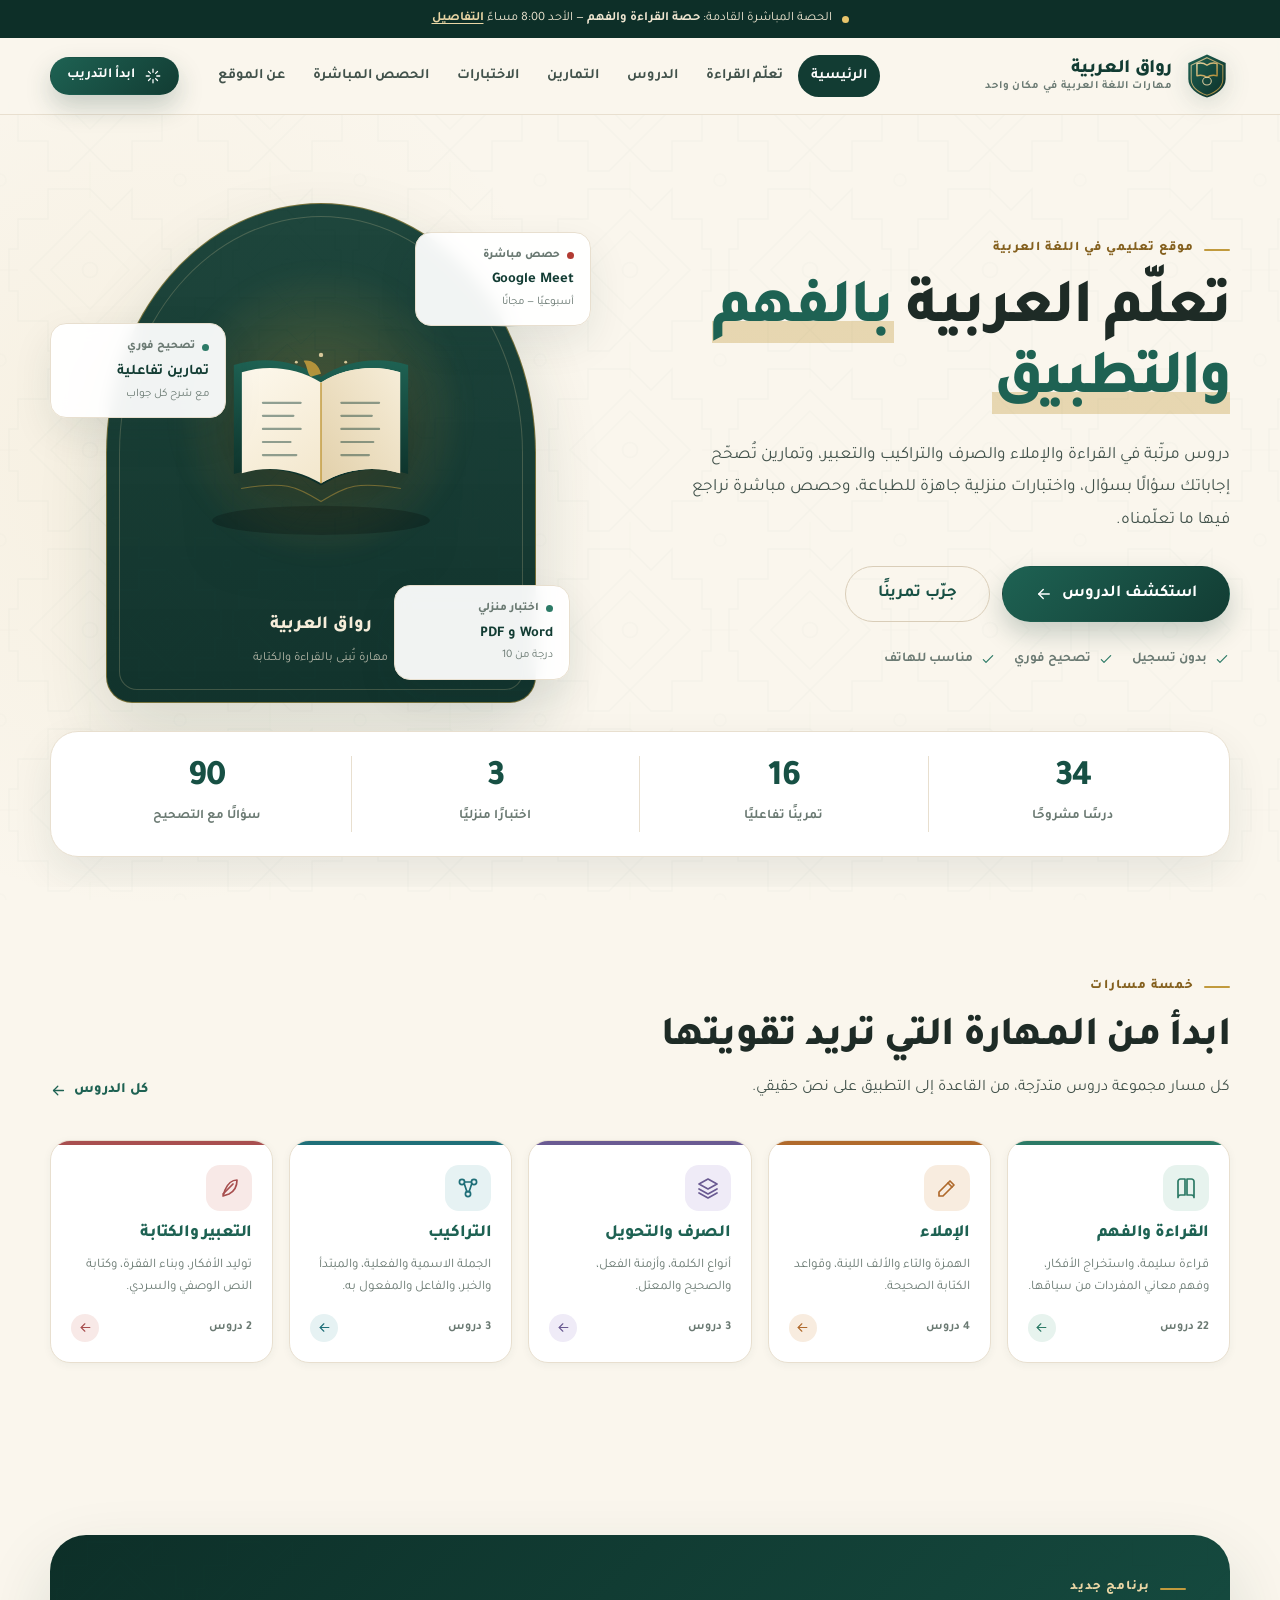
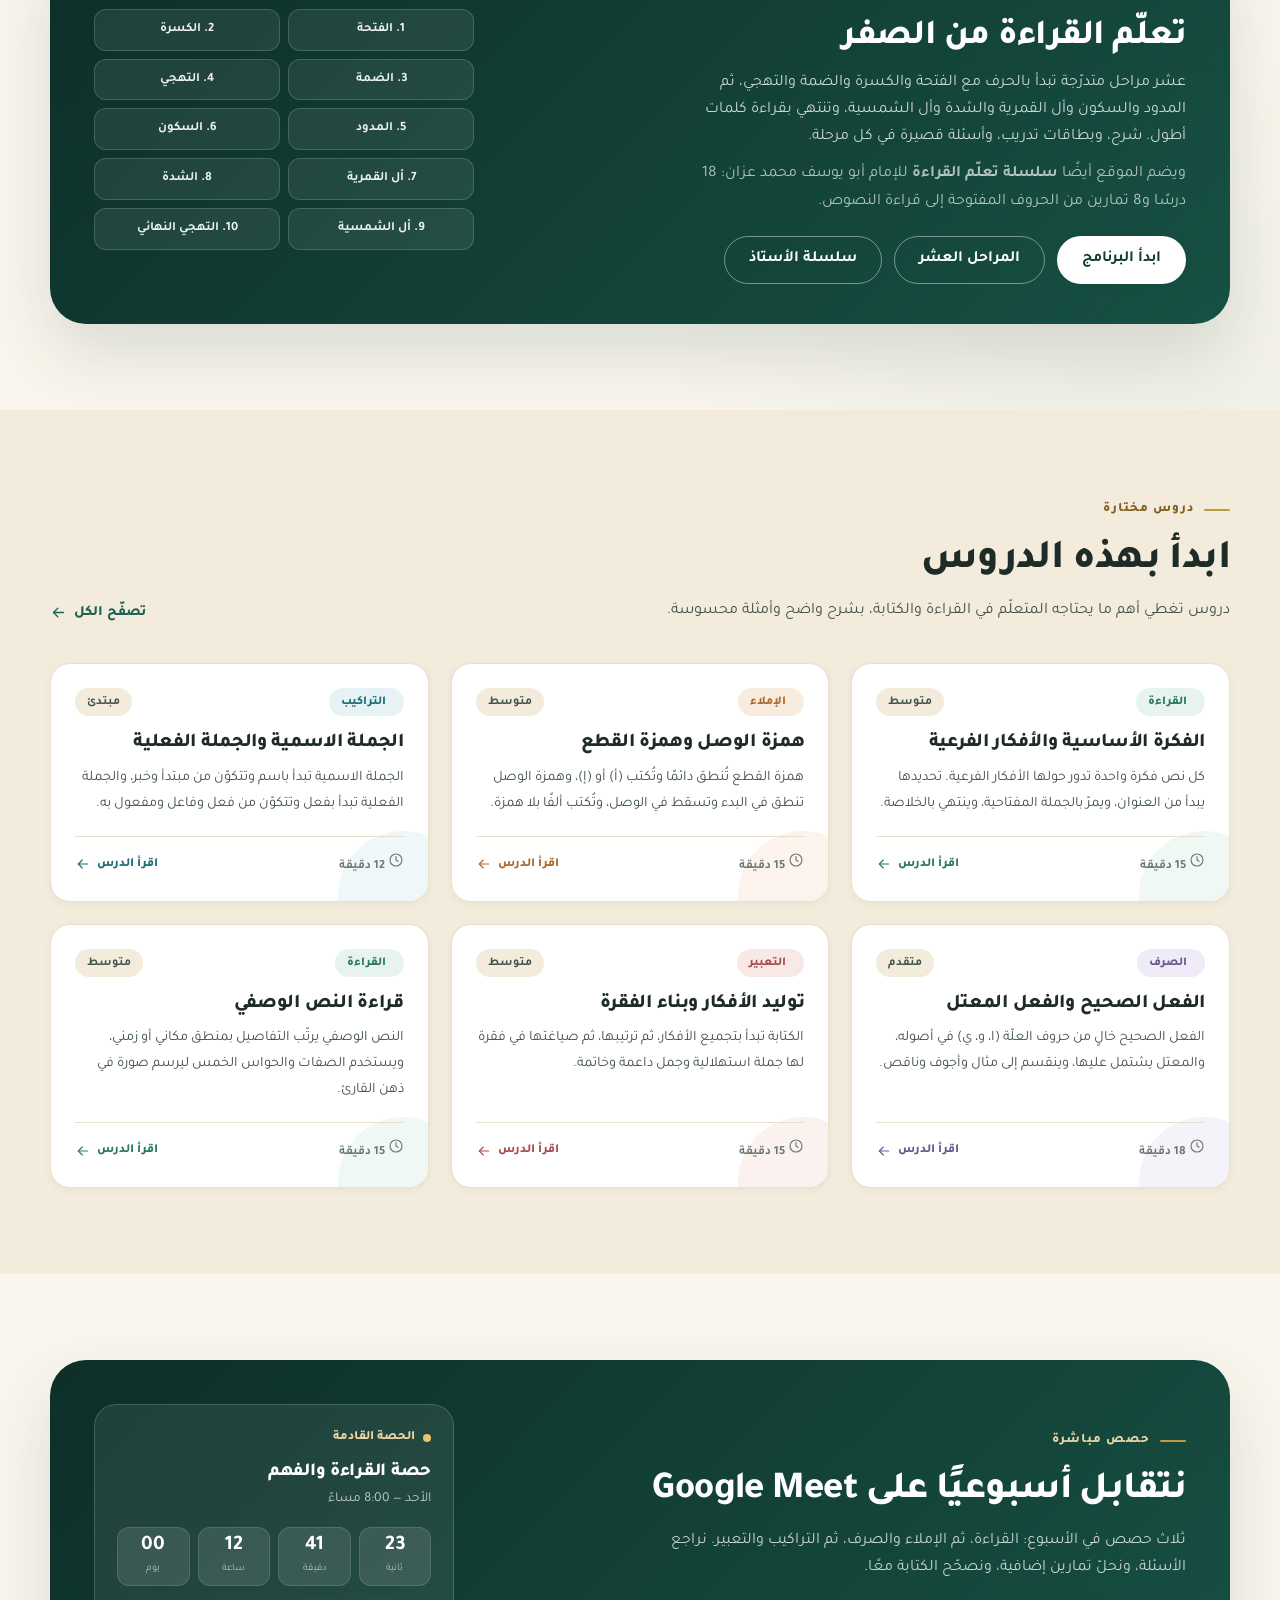
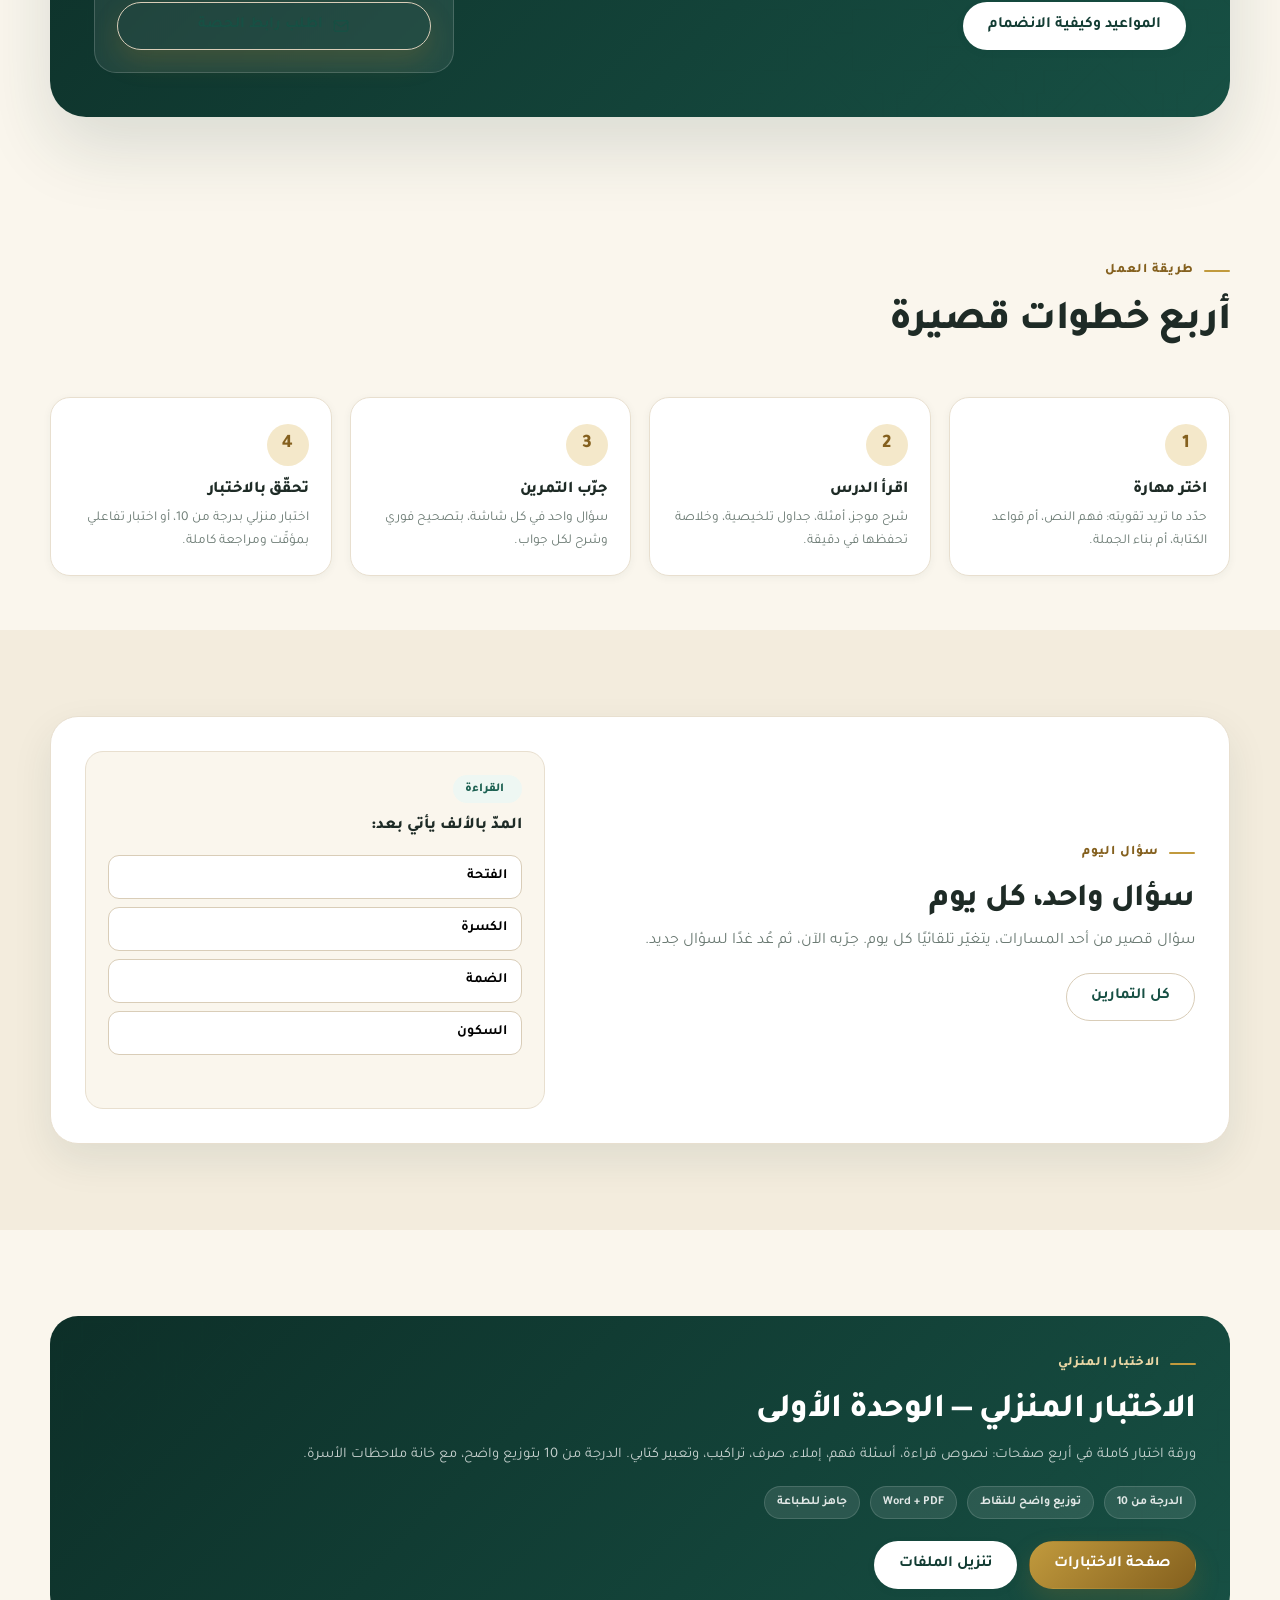
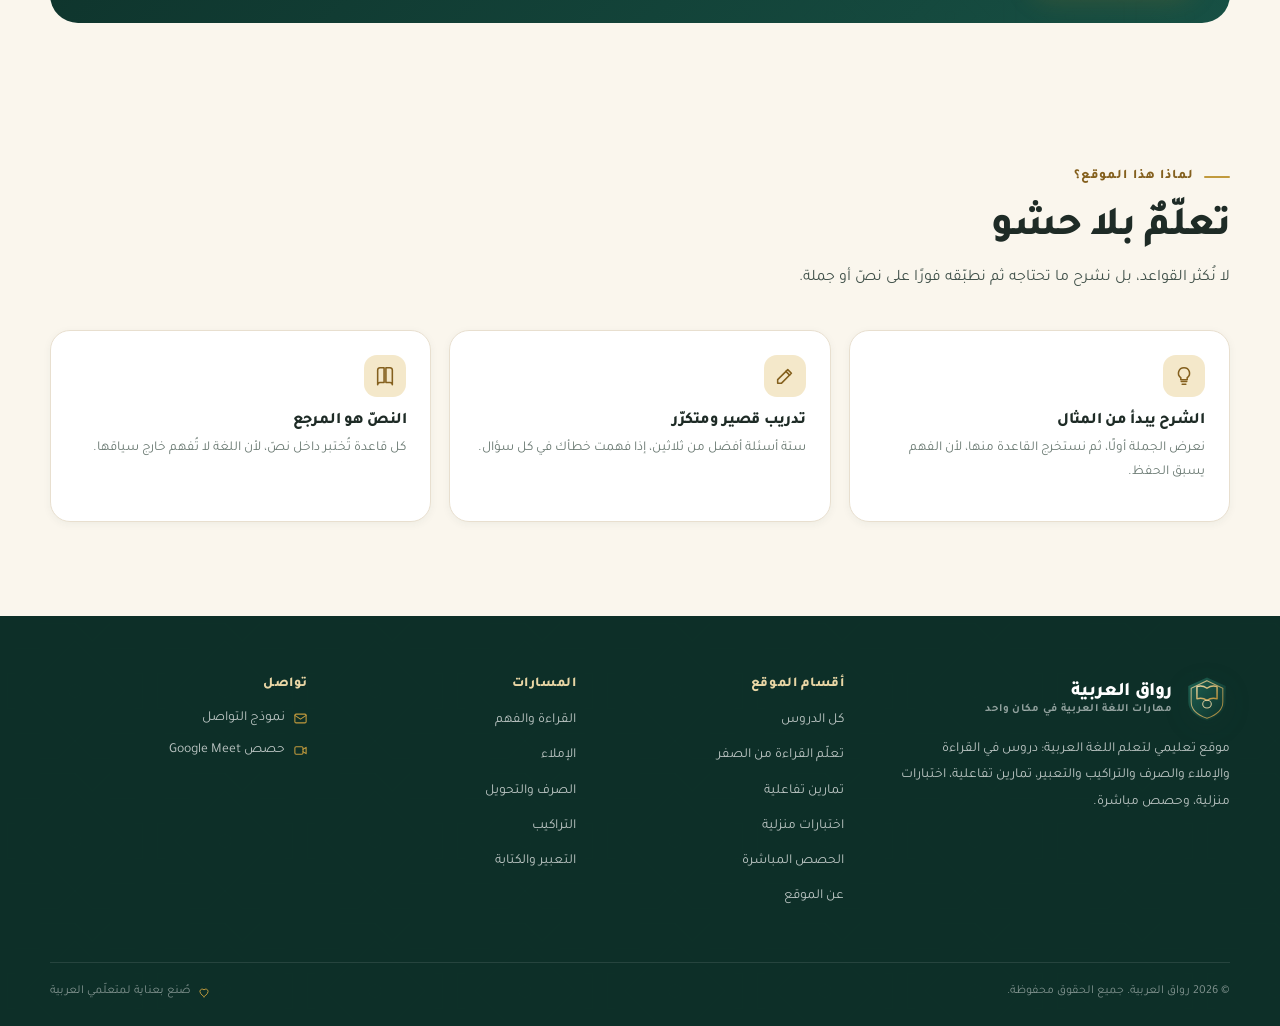
==== commit ec520ad6: "نشر موقع رواق العربية (برنامج القراءة والوحدات الكاملة)" ====
--- a/index.html
+++ b/index.html
@@ -101,9 +101,14 @@
               ثم المدود والسكون وأل القمرية والشدة وأل الشمسية، وتنتهي بقراءة كلمات أطول.
               شرح، وبطاقات تدريب، وأسئلة قصيرة في كل مرحلة.
             </p>
+            <p style="margin-top:10px;opacity:.85">
+              ويضم الموقع أيضًا <strong>سلسلة تعلّم القراءة</strong> للإمام أبو يوسف محمد عزان:
+              18 درسًا و8 تمارين من الحروف المفتوحة إلى قراءة النصوص.
+            </p>
             <div class="hero-actions" style="margin:20px 0 0">
               <a class="btn btn-light" href="reading.html">ابدأ البرنامج</a>
               <a class="btn btn-ghost btn-light-outline" href="reading.html#program">المراحل العشر</a>
+              <a class="btn btn-ghost btn-light-outline" href="lesson.html?lesson=sls-manhal">سلسلة الأستاذ</a>
             </div>
           </div>
           <div class="promo-seq" aria-label="ترتيب مراحل البرنامج">
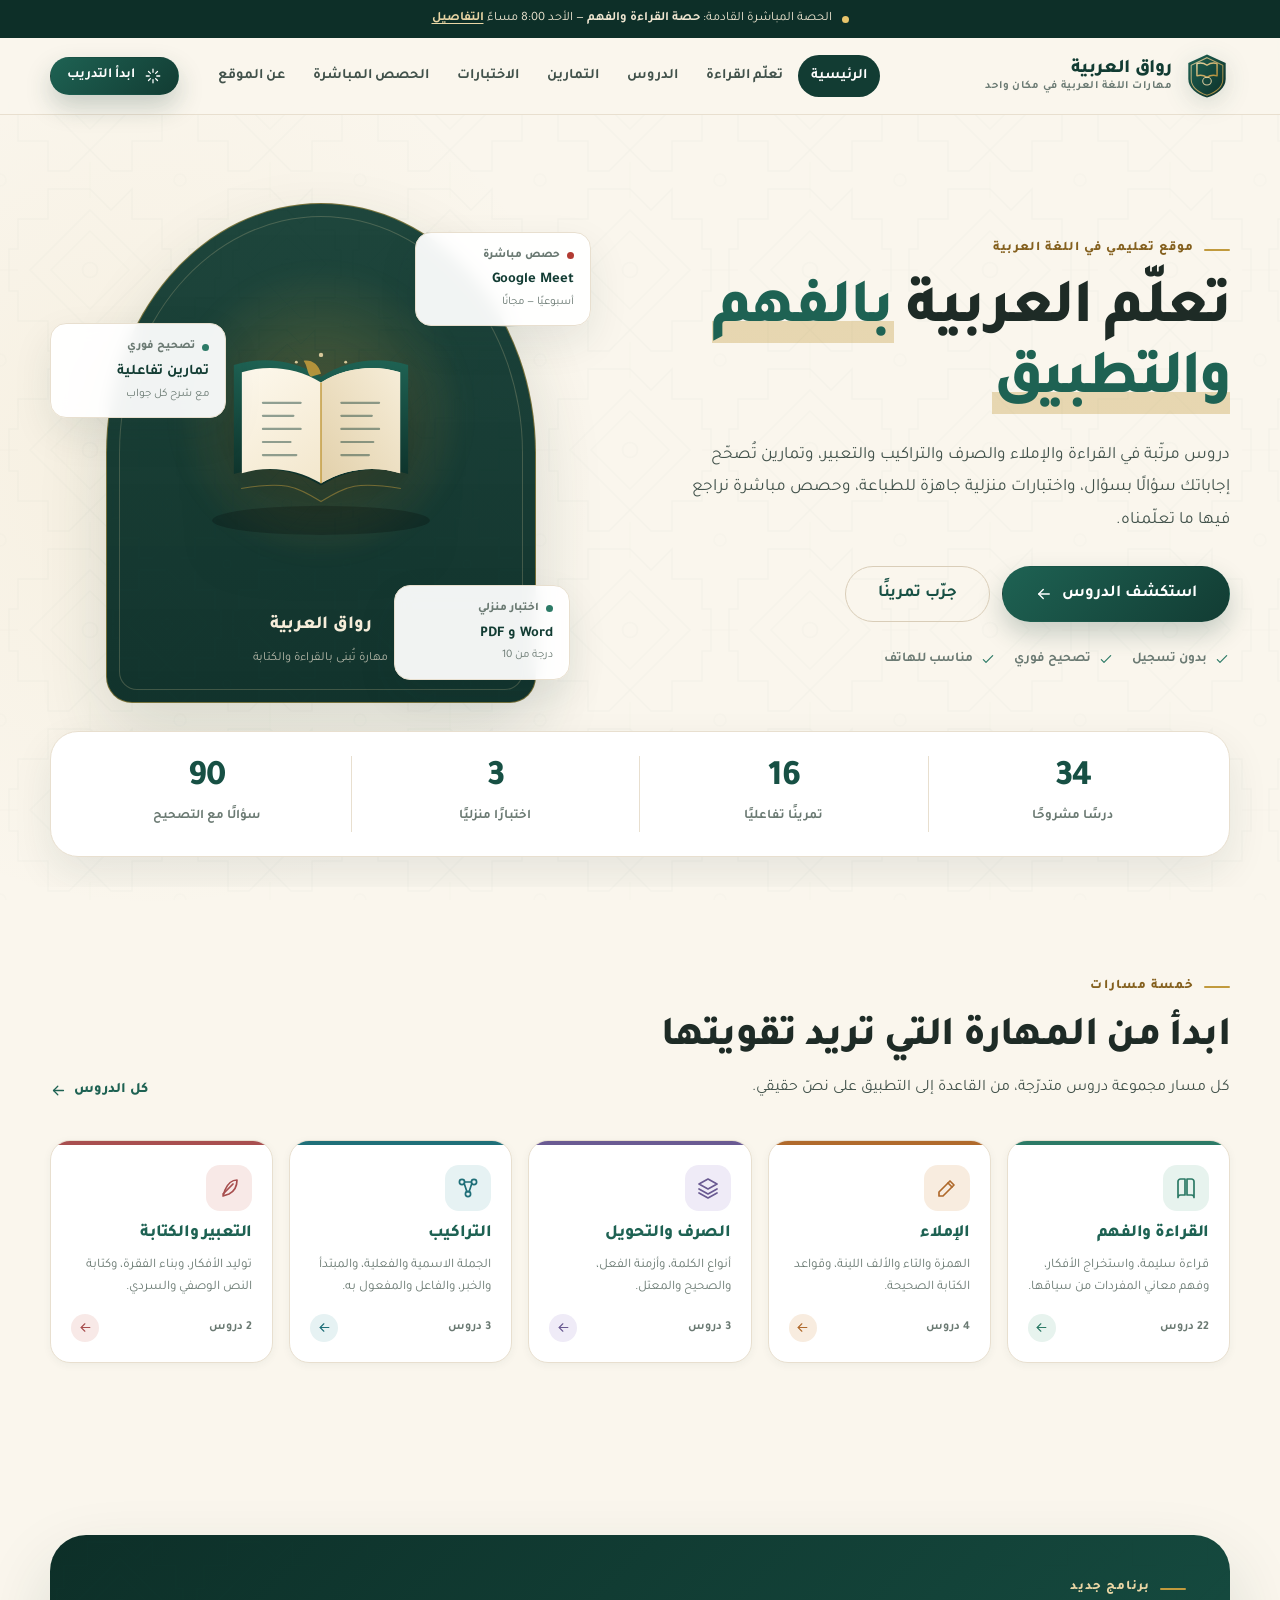
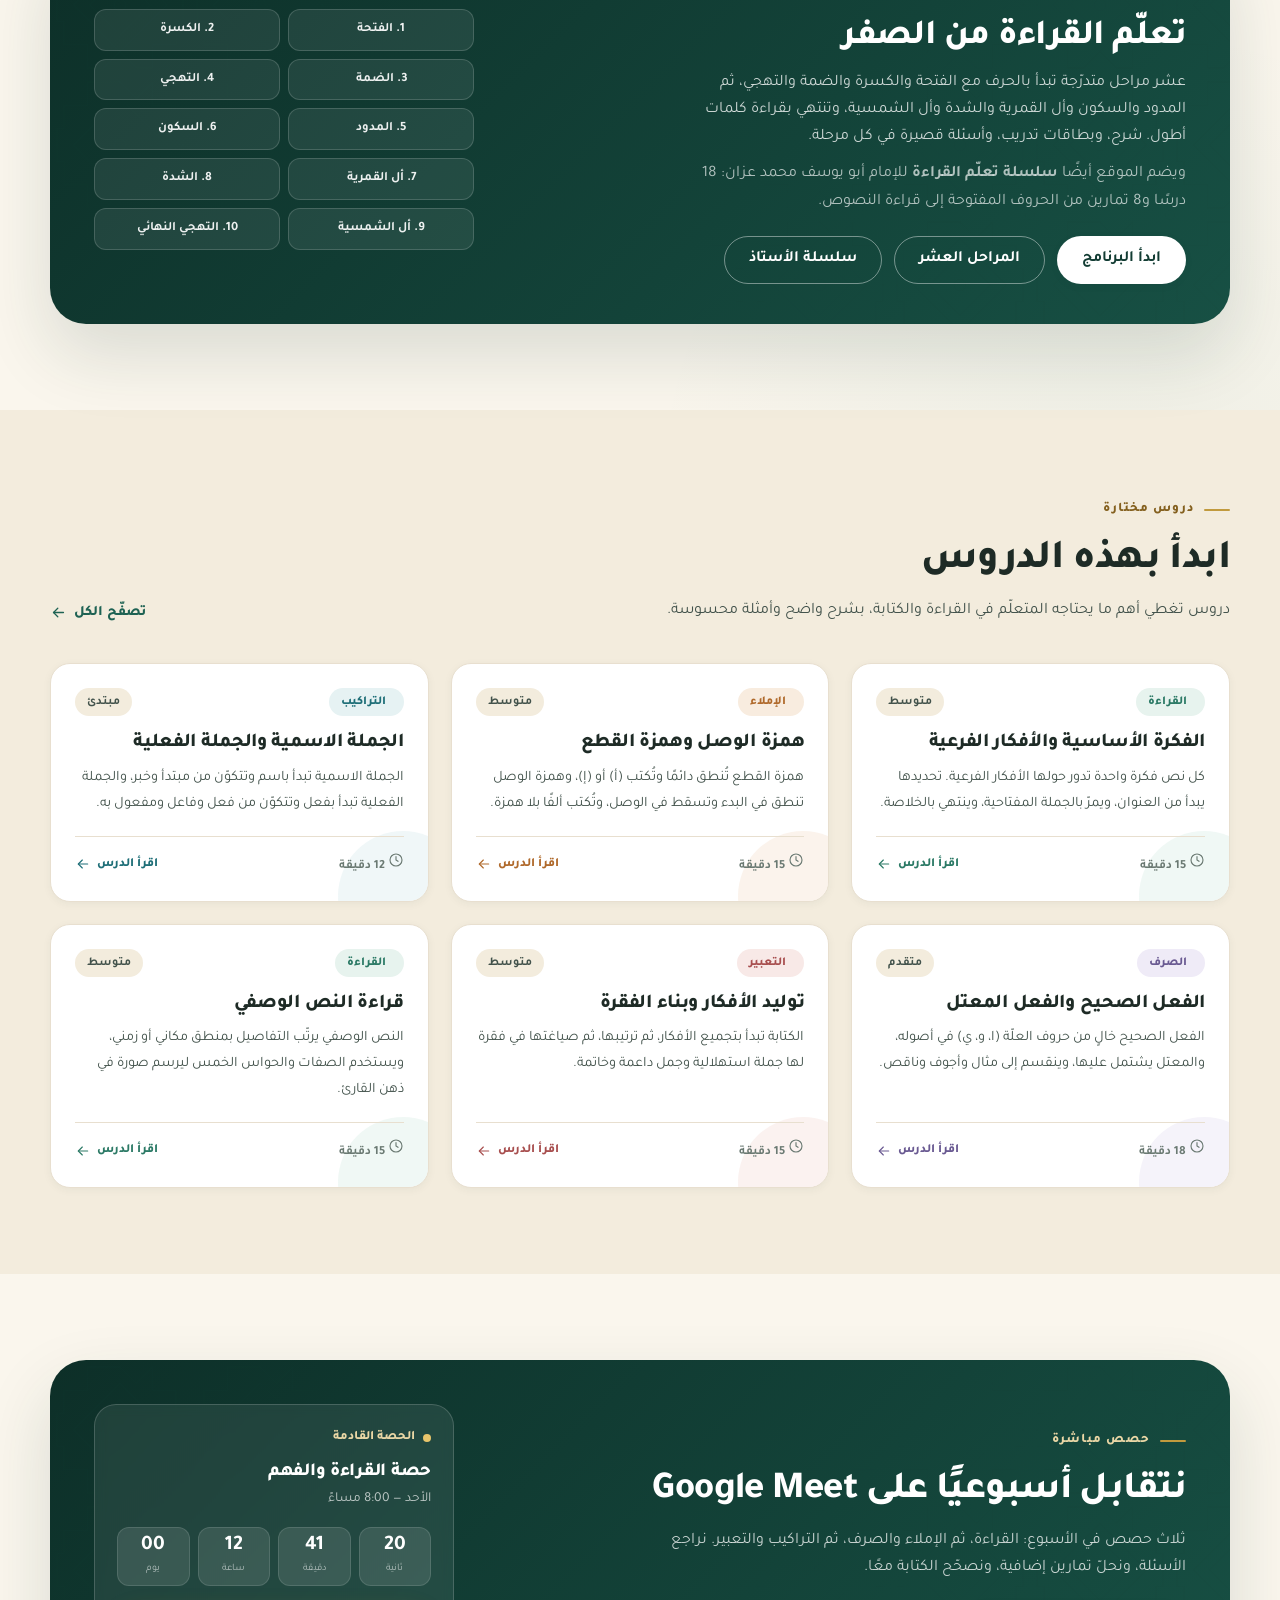
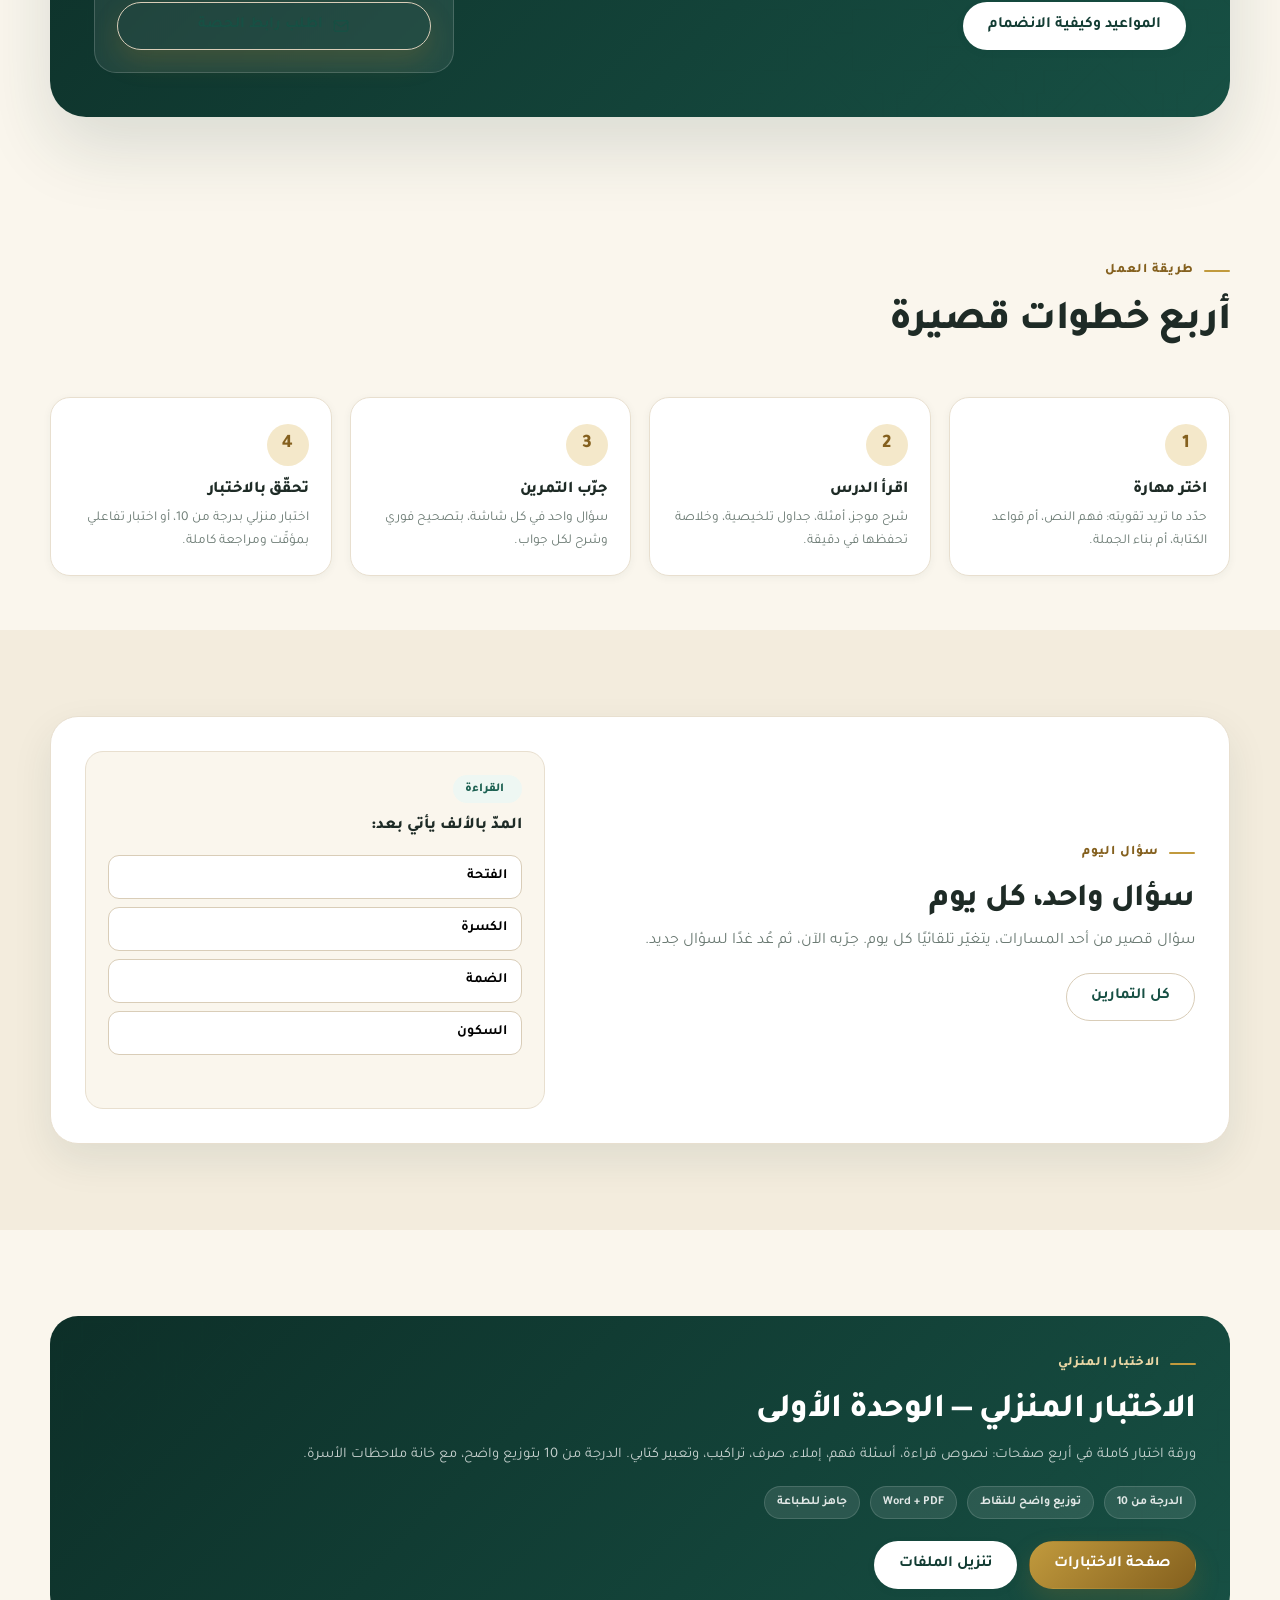
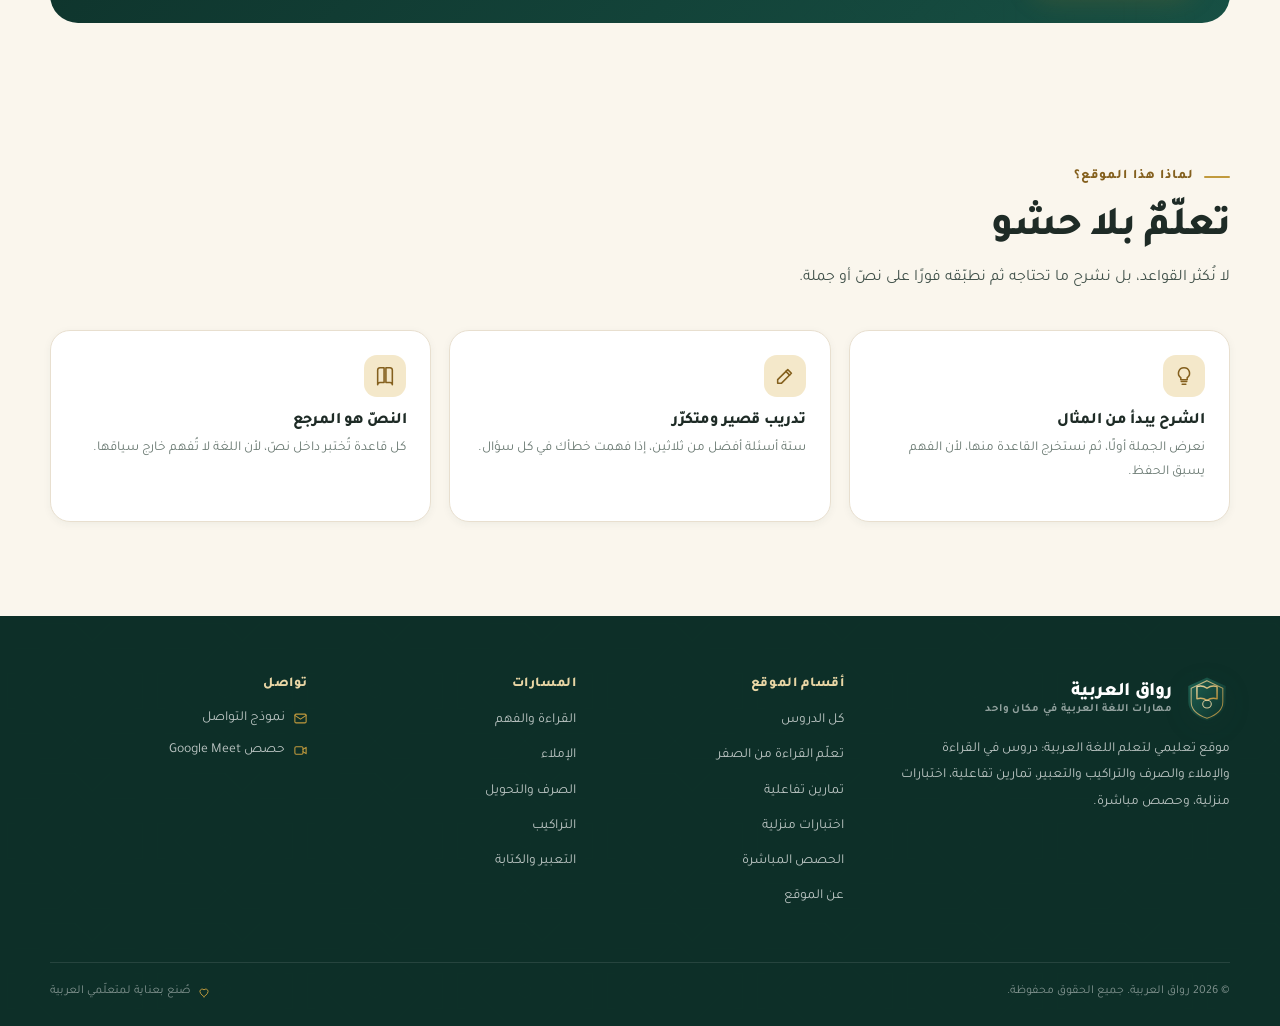
==== commit f1d25992: "نشر موقع رواق العربية (برنامج القراءة والوحدات الكاملة)" ====
--- a/index.html
+++ b/index.html
@@ -1,265 +1,265 @@
-<!DOCTYPE html>
-<html lang="ar" dir="rtl">
-<head>
-  <meta charset="utf-8">
-  <meta name="viewport" content="width=device-width, initial-scale=1">
-  <title>رواق العربية — تعلّم اللغة العربية بالفهم والتطبيق</title>
-  <meta name="description" content="دروس في القراءة والإملاء والصرف والتراكيب والتعبير، تمارين تفاعلية بتصحيح فوري، اختبارات منزلية جاهزة للطباعة، وحصص مباشرة على Google Meet.">
-  <link rel="icon" href="assets/img/favicon.svg" type="image/svg+xml">
-  <link rel="preconnect" href="https://fonts.googleapis.com">
-  <link rel="preconnect" href="https://fonts.gstatic.com" crossorigin>
-  <link href="https://fonts.googleapis.com/css2?family=Tajawal:wght@400;500;700;800&family=Noto+Naskh+Arabic:wght@400;600;700&display=swap" rel="stylesheet">
-  <link rel="stylesheet" href="assets/css/style.css">
-</head>
-<body data-page="home">
-  <a class="skip-link" href="#main">تجاوز إلى المحتوى</a>
-  <div data-header></div>
-
-  <main id="main">
-    <section class="hero">
-      <div class="container">
-        <div class="hero-grid">
-          <div class="hero-copy">
-            <span class="eyebrow">موقع تعليمي في اللغة العربية</span>
-            <h1>تعلّم العربية <span class="accent">بالفهم والتطبيق</span></h1>
-            <p class="hero-lead">
-              دروس مرتّبة في القراءة والإملاء والصرف والتراكيب والتعبير،
-              وتمارين تُصحّح إجاباتك سؤالًا بسؤال، واختبارات منزلية جاهزة للطباعة،
-              وحصص مباشرة نراجع فيها ما تعلّمناه.
-            </p>
-            <div class="hero-actions">
-              <a class="btn btn-primary btn-lg" href="lessons.html">
-                استكشف الدروس
-                <svg viewBox="0 0 24 24" fill="none" stroke="currentColor" stroke-width="1.8" stroke-linecap="round" stroke-linejoin="round" aria-hidden="true"><path d="M19 12H5"/><path d="m11 18-6-6 6-6"/></svg>
-              </a>
-              <a class="btn btn-ghost btn-lg" href="exercises.html">جرّب تمرينًا</a>
-            </div>
-            <ul class="hero-notes">
-              <li><svg viewBox="0 0 24 24" fill="none" stroke="currentColor" stroke-width="1.8" stroke-linecap="round" stroke-linejoin="round" aria-hidden="true"><path d="m5 13 4 4L19 7"/></svg> بدون تسجيل</li>
-              <li><svg viewBox="0 0 24 24" fill="none" stroke="currentColor" stroke-width="1.8" stroke-linecap="round" stroke-linejoin="round" aria-hidden="true"><path d="m5 13 4 4L19 7"/></svg> تصحيح فوري</li>
-              <li><svg viewBox="0 0 24 24" fill="none" stroke="currentColor" stroke-width="1.8" stroke-linecap="round" stroke-linejoin="round" aria-hidden="true"><path d="m5 13 4 4L19 7"/></svg> مناسب للهاتف</li>
-            </ul>
-          </div>
-
-          <div class="hero-art" aria-hidden="true">
-            <div class="arch">
-              <span class="arch-glow"></span>
-              <img class="arch-book" src="assets/img/book.svg" alt="" width="460" height="300">
-              <div class="arch-caption">
-                <strong>رواق العربية</strong>
-                <span>مهارة تُبنى بالقراءة والكتابة</span>
-              </div>
-            </div>
-            <div class="float-card fc-1">
-              <span class="fc-label">حصص مباشرة</span>
-              <strong>Google Meet</strong>
-              <small>أسبوعيًا — مجانًا</small>
-            </div>
-            <div class="float-card fc-2">
-              <span class="fc-label">تصحيح فوري</span>
-              <strong>تمارين تفاعلية</strong>
-              <small>مع شرح كل جواب</small>
-            </div>
-            <div class="float-card fc-3">
-              <span class="fc-label">اختبار منزلي</span>
-              <strong>Word و PDF</strong>
-              <small>درجة من 10</small>
-            </div>
-          </div>
-        </div>
-
-        <div class="stats-wrap">
-          <div class="stats-card" data-stats></div>
-        </div>
-      </div>
-    </section>
-
-    <section class="section" id="tracks">
-      <div class="container">
-        <div class="section-head">
-          <div>
-            <span class="eyebrow">خمسة مسارات</span>
-            <h2 class="section-title">ابدأ من المهارة التي تريد تقويتها</h2>
-            <p class="section-sub">كل مسار مجموعة دروس متدرّجة، من القاعدة إلى التطبيق على نصّ حقيقي.</p>
-          </div>
-          <a class="link-more" href="lessons.html">كل الدروس
-            <svg viewBox="0 0 24 24" fill="none" stroke="currentColor" stroke-width="1.8" stroke-linecap="round" stroke-linejoin="round" aria-hidden="true"><path d="M19 12H5"/><path d="m11 18-6-6 6-6"/></svg>
-          </a>
-        </div>
-        <div class="tracks-grid" data-tracks></div>
-      </div>
-    </section>
-
-    <section class="section">
-      <div class="container">
-        <div class="reading-promo">
-          <div>
-            <span class="eyebrow">برنامج جديد</span>
-            <h2>تعلّم القراءة من الصفر</h2>
-            <p>
-              عشر مراحل متدرّجة تبدأ بالحرف مع الفتحة والكسرة والضمة والتهجي،
-              ثم المدود والسكون وأل القمرية والشدة وأل الشمسية، وتنتهي بقراءة كلمات أطول.
-              شرح، وبطاقات تدريب، وأسئلة قصيرة في كل مرحلة.
-            </p>
-            <p style="margin-top:10px;opacity:.85">
-              ويضم الموقع أيضًا <strong>سلسلة تعلّم القراءة</strong> للإمام أبو يوسف محمد عزان:
-              18 درسًا و8 تمارين من الحروف المفتوحة إلى قراءة النصوص.
-            </p>
-            <div class="hero-actions" style="margin:20px 0 0">
-              <a class="btn btn-light" href="reading.html">ابدأ البرنامج</a>
-              <a class="btn btn-ghost btn-light-outline" href="reading.html#program">المراحل العشر</a>
-              <a class="btn btn-ghost btn-light-outline" href="lesson.html?lesson=sls-manhal">سلسلة الأستاذ</a>
-            </div>
-          </div>
-          <div class="promo-seq" aria-label="ترتيب مراحل البرنامج">
-            <span>1. الفتحة</span>
-            <span>2. الكسرة</span>
-            <span>3. الضمة</span>
-            <span>4. التهجي</span>
-            <span>5. المدود</span>
-            <span>6. السكون</span>
-            <span>7. أل القمرية</span>
-            <span>8. الشدة</span>
-            <span>9. أل الشمسية</span>
-            <span>10. التهجي النهائي</span>
-          </div>
-        </div>
-      </div>
-    </section>
-
-    <section class="section bg-deep">
-      <div class="container">
-        <div class="section-head">
-          <div>
-            <span class="eyebrow">دروس مختارة</span>
-            <h2 class="section-title">ابدأ بهذه الدروس</h2>
-            <p class="section-sub">دروس تغطي أهم ما يحتاجه المتعلّم في القراءة والكتابة، بشرح واضح وأمثلة محسوسة.</p>
-          </div>
-          <a class="link-more" href="lessons.html">تصفّح الكل
-            <svg viewBox="0 0 24 24" fill="none" stroke="currentColor" stroke-width="1.8" stroke-linecap="round" stroke-linejoin="round" aria-hidden="true"><path d="M19 12H5"/><path d="m11 18-6-6 6-6"/></svg>
-          </a>
-        </div>
-        <div class="lessons-grid" data-featured-lessons></div>
-      </div>
-    </section>
-
-    <section class="section">
-      <div class="container">
-        <div class="live-banner">
-          <div>
-            <span class="eyebrow">حصص مباشرة</span>
-            <h2>نتقابل أسبوعيًا على Google Meet</h2>
-            <p>ثلاث حصص في الأسبوع: القراءة، ثم الإملاء والصرف، ثم التراكيب والتعبير. نراجع الأسئلة، ونحلّ تمارين إضافية، ونصحّح الكتابة معًا.</p>
-            <div class="hero-actions" style="margin:20px 0 0">
-              <a class="btn btn-light" href="live.html">المواعيد وكيفية الانضمام</a>
-            </div>
-          </div>
-          <div class="live-panel" data-next-live></div>
-        </div>
-      </div>
-    </section>
-
-    <section class="section-tight">
-      <div class="container">
-        <div class="section-head">
-          <div>
-            <span class="eyebrow">طريقة العمل</span>
-            <h2 class="section-title">أربع خطوات قصيرة</h2>
-          </div>
-        </div>
-        <div class="steps">
-          <div class="step">
-            <h3>اختر مهارة</h3>
-            <p>حدّد ما تريد تقويته: فهم النص، أم قواعد الكتابة، أم بناء الجملة.</p>
-          </div>
-          <div class="step">
-            <h3>اقرأ الدرس</h3>
-            <p>شرح موجز، أمثلة، جداول تلخيصية، وخلاصة تحفظها في دقيقة.</p>
-          </div>
-          <div class="step">
-            <h3>جرّب التمرين</h3>
-            <p>سؤال واحد في كل شاشة، بتصحيح فوري وشرح لكل جواب.</p>
-          </div>
-          <div class="step">
-            <h3>تحقّق بالاختبار</h3>
-            <p>اختبار منزلي بدرجة من 10، أو اختبار تفاعلي بمؤقّت ومراجعة كاملة.</p>
-          </div>
-        </div>
-      </div>
-    </section>
-
-    <section class="section bg-deep">
-      <div class="container">
-        <div class="daily-question">
-          <div class="dq-copy">
-            <span class="eyebrow">سؤال اليوم</span>
-            <h2>سؤال واحد، كل يوم</h2>
-            <p>سؤال قصير من أحد المسارات، يتغيّر تلقائيًا كل يوم. جرّبه الآن، ثم عُد غدًا لسؤال جديد.</p>
-            <a class="btn btn-ghost" href="exercises.html" style="margin-top:18px">كل التمارين</a>
-          </div>
-          <div data-daily></div>
-        </div>
-      </div>
-    </section>
-
-    <section class="section">
-      <div class="container">
-        <div class="exam-intro">
-          <span class="eyebrow" style="color:var(--gold-200)">الاختبار المنزلي</span>
-          <h2>الاختبار المنزلي — الوحدة الأولى</h2>
-          <p>
-            ورقة اختبار كاملة في أربع صفحات: نصوص قراءة، أسئلة فهم، إملاء، صرف، تراكيب، وتعبير كتابي.
-            الدرجة من 10 بتوزيع واضح، مع خانة ملاحظات الأسرة.
-          </p>
-          <div class="exam-facts">
-            <span>الدرجة من 10</span>
-            <span>توزيع واضح للنقاط</span>
-            <span>Word + PDF</span>
-            <span>جاهز للطباعة</span>
-          </div>
-          <div class="hero-actions" style="margin:0">
-            <a class="btn btn-gold" href="tests.html">صفحة الاختبارات</a>
-            <a class="btn btn-light" href="tests.html#downloads">تنزيل الملفات</a>
-          </div>
-        </div>
-      </div>
-    </section>
-
-    <section class="section-tight">
-      <div class="container">
-        <div class="section-head">
-          <div>
-            <span class="eyebrow">لماذا هذا الموقع؟</span>
-            <h2 class="section-title">تعلّمٌ بلا حشو</h2>
-            <p class="section-sub">لا نُكثر القواعد، بل نشرح ما تحتاجه ثم نطبّقه فورًا على نصّ أو جملة.</p>
-          </div>
-        </div>
-        <div class="live-tips">
-          <div class="tip-card">
-            <span class="tip-icon"><svg viewBox="0 0 24 24" fill="none" stroke="currentColor" stroke-width="1.7" stroke-linecap="round" stroke-linejoin="round" aria-hidden="true"><path d="M9 18h6M10 21h4"/><path d="M12 3a6 6 0 0 1 3.5 10.9V16h-7v-2.1A6 6 0 0 1 12 3Z"/></svg></span>
-            <h3>الشرح يبدأ من المثال</h3>
-            <p>نعرض الجملة أولًا، ثم نستخرج القاعدة منها، لأن الفهم يسبق الحفظ.</p>
-          </div>
-          <div class="tip-card">
-            <span class="tip-icon"><svg viewBox="0 0 24 24" fill="none" stroke="currentColor" stroke-width="1.7" stroke-linecap="round" stroke-linejoin="round" aria-hidden="true"><path d="m15 5 4 4L8 20H4v-4Z"/><path d="m13 7 4 4"/></svg></span>
-            <h3>تدريب قصير ومتكرّر</h3>
-            <p>ستة أسئلة أفضل من ثلاثين، إذا فهمت خطأك في كل سؤال.</p>
-          </div>
-          <div class="tip-card">
-            <span class="tip-icon"><svg viewBox="0 0 24 24" fill="none" stroke="currentColor" stroke-width="1.7" stroke-linecap="round" stroke-linejoin="round" aria-hidden="true"><path d="M4 5.5A2.5 2.5 0 0 1 6.5 3H11v16H6.5A2.5 2.5 0 0 0 4 21.5Z"/><path d="M20 5.5A2.5 2.5 0 0 0 17.5 3H13v16h4.5A2.5 2.5 0 0 1 20 21.5Z"/></svg></span>
-            <h3>النصّ هو المرجع</h3>
-            <p>كل قاعدة تُختبر داخل نصّ، لأن اللغة لا تُفهم خارج سياقها.</p>
-          </div>
-        </div>
-      </div>
-    </section>
-  </main>
-
-  <div data-footer></div>
-  <script src="assets/js/config.js"></script>
-  <script src="assets/js/data-lessons.js"></script>
-  <script src="assets/js/data-quizzes.js"></script>
-  <script src="assets/js/app.js"></script>
-  <script src="assets/js/app-pages.js"></script>
-</body>
-</html>
+<!DOCTYPE html>
+<html lang="ar" dir="rtl">
+<head>
+  <meta charset="utf-8">
+  <meta name="viewport" content="width=device-width, initial-scale=1">
+  <title>رواق العربية — تعلّم اللغة العربية بالفهم والتطبيق</title>
+  <meta name="description" content="دروس في القراءة والإملاء والصرف والتراكيب والتعبير، تمارين تفاعلية بتصحيح فوري، اختبارات منزلية جاهزة للطباعة، وحصص مباشرة على Google Meet.">
+  <link rel="icon" href="assets/img/favicon.svg" type="image/svg+xml">
+  <link rel="preconnect" href="https://fonts.googleapis.com">
+  <link rel="preconnect" href="https://fonts.gstatic.com" crossorigin>
+  <link href="https://fonts.googleapis.com/css2?family=Tajawal:wght@400;500;700;800&family=Noto+Naskh+Arabic:wght@400;600;700&display=swap" rel="stylesheet">
+  <link rel="stylesheet" href="assets/css/style.css">
+</head>
+<body data-page="home">
+  <a class="skip-link" href="#main">تجاوز إلى المحتوى</a>
+  <div data-header></div>
+
+  <main id="main">
+    <section class="hero">
+      <div class="container">
+        <div class="hero-grid">
+          <div class="hero-copy">
+            <span class="eyebrow">موقع تعليمي في اللغة العربية</span>
+            <h1>تعلّم العربية <span class="accent">بالفهم والتطبيق</span></h1>
+            <p class="hero-lead">
+              دروس مرتّبة في القراءة والإملاء والصرف والتراكيب والتعبير،
+              وتمارين تُصحّح إجاباتك سؤالًا بسؤال، واختبارات منزلية جاهزة للطباعة،
+              وحصص مباشرة نراجع فيها ما تعلّمناه.
+            </p>
+            <div class="hero-actions">
+              <a class="btn btn-primary btn-lg" href="lessons.html">
+                استكشف الدروس
+                <svg viewBox="0 0 24 24" fill="none" stroke="currentColor" stroke-width="1.8" stroke-linecap="round" stroke-linejoin="round" aria-hidden="true"><path d="M19 12H5"/><path d="m11 18-6-6 6-6"/></svg>
+              </a>
+              <a class="btn btn-ghost btn-lg" href="exercises.html">جرّب تمرينًا</a>
+            </div>
+            <ul class="hero-notes">
+              <li><svg viewBox="0 0 24 24" fill="none" stroke="currentColor" stroke-width="1.8" stroke-linecap="round" stroke-linejoin="round" aria-hidden="true"><path d="m5 13 4 4L19 7"/></svg> بدون تسجيل</li>
+              <li><svg viewBox="0 0 24 24" fill="none" stroke="currentColor" stroke-width="1.8" stroke-linecap="round" stroke-linejoin="round" aria-hidden="true"><path d="m5 13 4 4L19 7"/></svg> تصحيح فوري</li>
+              <li><svg viewBox="0 0 24 24" fill="none" stroke="currentColor" stroke-width="1.8" stroke-linecap="round" stroke-linejoin="round" aria-hidden="true"><path d="m5 13 4 4L19 7"/></svg> مناسب للهاتف</li>
+            </ul>
+          </div>
+
+          <div class="hero-art" aria-hidden="true">
+            <div class="arch">
+              <span class="arch-glow"></span>
+              <img class="arch-book" src="assets/img/book.svg" alt="" width="460" height="300">
+              <div class="arch-caption">
+                <strong>رواق العربية</strong>
+                <span>مهارة تُبنى بالقراءة والكتابة</span>
+              </div>
+            </div>
+            <div class="float-card fc-1">
+              <span class="fc-label">حصص مباشرة</span>
+              <strong>Google Meet</strong>
+              <small>أسبوعيًا — مجانًا</small>
+            </div>
+            <div class="float-card fc-2">
+              <span class="fc-label">تصحيح فوري</span>
+              <strong>تمارين تفاعلية</strong>
+              <small>مع شرح كل جواب</small>
+            </div>
+            <div class="float-card fc-3">
+              <span class="fc-label">اختبار منزلي</span>
+              <strong>Word و PDF</strong>
+              <small>درجة من 10</small>
+            </div>
+          </div>
+        </div>
+
+        <div class="stats-wrap">
+          <div class="stats-card" data-stats></div>
+        </div>
+      </div>
+    </section>
+
+    <section class="section" id="tracks">
+      <div class="container">
+        <div class="section-head">
+          <div>
+            <span class="eyebrow">خمسة مسارات</span>
+            <h2 class="section-title">ابدأ من المهارة التي تريد تقويتها</h2>
+            <p class="section-sub">كل مسار مجموعة دروس متدرّجة، من القاعدة إلى التطبيق على نصّ حقيقي.</p>
+          </div>
+          <a class="link-more" href="lessons.html">كل الدروس
+            <svg viewBox="0 0 24 24" fill="none" stroke="currentColor" stroke-width="1.8" stroke-linecap="round" stroke-linejoin="round" aria-hidden="true"><path d="M19 12H5"/><path d="m11 18-6-6 6-6"/></svg>
+          </a>
+        </div>
+        <div class="tracks-grid" data-tracks></div>
+      </div>
+    </section>
+
+    <section class="section">
+      <div class="container">
+        <div class="reading-promo">
+          <div>
+            <span class="eyebrow">برنامج جديد</span>
+            <h2>تعلّم القراءة من الصفر</h2>
+            <p>
+              عشر مراحل متدرّجة تبدأ بالحرف مع الفتحة والكسرة والضمة والتهجي،
+              ثم المدود والسكون وأل القمرية والشدة وأل الشمسية، وتنتهي بقراءة كلمات أطول.
+              شرح، وبطاقات تدريب، وأسئلة قصيرة في كل مرحلة.
+            </p>
+            <p style="margin-top:10px;opacity:.85">
+              ويضم الموقع أيضًا <strong>سلسلة تعلّم القراءة</strong> للإمام أبو يوسف محمد عزان:
+              18 درسًا و8 تمارين من الحروف المفتوحة إلى قراءة النصوص.
+            </p>
+            <div class="hero-actions" style="margin:20px 0 0">
+              <a class="btn btn-light" href="reading.html">ابدأ البرنامج</a>
+              <a class="btn btn-ghost btn-light-outline" href="reading.html#program">المراحل العشر</a>
+              <a class="btn btn-ghost btn-light-outline" href="lesson.html?lesson=sls-manhal">سلسلة الأستاذ</a>
+            </div>
+          </div>
+          <div class="promo-seq" aria-label="ترتيب مراحل البرنامج">
+            <span>1. الفتحة</span>
+            <span>2. الكسرة</span>
+            <span>3. الضمة</span>
+            <span>4. التهجي</span>
+            <span>5. المدود</span>
+            <span>6. السكون</span>
+            <span>7. أل القمرية</span>
+            <span>8. الشدة</span>
+            <span>9. أل الشمسية</span>
+            <span>10. التهجي النهائي</span>
+          </div>
+        </div>
+      </div>
+    </section>
+
+    <section class="section bg-deep">
+      <div class="container">
+        <div class="section-head">
+          <div>
+            <span class="eyebrow">دروس مختارة</span>
+            <h2 class="section-title">ابدأ بهذه الدروس</h2>
+            <p class="section-sub">دروس تغطي أهم ما يحتاجه المتعلّم في القراءة والكتابة، بشرح واضح وأمثلة محسوسة.</p>
+          </div>
+          <a class="link-more" href="lessons.html">تصفّح الكل
+            <svg viewBox="0 0 24 24" fill="none" stroke="currentColor" stroke-width="1.8" stroke-linecap="round" stroke-linejoin="round" aria-hidden="true"><path d="M19 12H5"/><path d="m11 18-6-6 6-6"/></svg>
+          </a>
+        </div>
+        <div class="lessons-grid" data-featured-lessons></div>
+      </div>
+    </section>
+
+    <section class="section">
+      <div class="container">
+        <div class="live-banner">
+          <div>
+            <span class="eyebrow">حصص مباشرة</span>
+            <h2>نتقابل أسبوعيًا على Google Meet</h2>
+            <p>ثلاث حصص في الأسبوع: القراءة، ثم الإملاء والصرف، ثم التراكيب والتعبير. نراجع الأسئلة، ونحلّ تمارين إضافية، ونصحّح الكتابة معًا.</p>
+            <div class="hero-actions" style="margin:20px 0 0">
+              <a class="btn btn-light" href="live.html">المواعيد وكيفية الانضمام</a>
+            </div>
+          </div>
+          <div class="live-panel" data-next-live></div>
+        </div>
+      </div>
+    </section>
+
+    <section class="section-tight">
+      <div class="container">
+        <div class="section-head">
+          <div>
+            <span class="eyebrow">طريقة العمل</span>
+            <h2 class="section-title">أربع خطوات قصيرة</h2>
+          </div>
+        </div>
+        <div class="steps">
+          <div class="step">
+            <h3>اختر مهارة</h3>
+            <p>حدّد ما تريد تقويته: فهم النص، أم قواعد الكتابة، أم بناء الجملة.</p>
+          </div>
+          <div class="step">
+            <h3>اقرأ الدرس</h3>
+            <p>شرح موجز، أمثلة، جداول تلخيصية، وخلاصة تحفظها في دقيقة.</p>
+          </div>
+          <div class="step">
+            <h3>جرّب التمرين</h3>
+            <p>سؤال واحد في كل شاشة، بتصحيح فوري وشرح لكل جواب.</p>
+          </div>
+          <div class="step">
+            <h3>تحقّق بالاختبار</h3>
+            <p>اختبار منزلي بدرجة من 10، أو اختبار تفاعلي بمؤقّت ومراجعة كاملة.</p>
+          </div>
+        </div>
+      </div>
+    </section>
+
+    <section class="section bg-deep">
+      <div class="container">
+        <div class="daily-question">
+          <div class="dq-copy">
+            <span class="eyebrow">سؤال اليوم</span>
+            <h2>سؤال واحد، كل يوم</h2>
+            <p>سؤال قصير من أحد المسارات، يتغيّر تلقائيًا كل يوم. جرّبه الآن، ثم عُد غدًا لسؤال جديد.</p>
+            <a class="btn btn-ghost" href="exercises.html" style="margin-top:18px">كل التمارين</a>
+          </div>
+          <div data-daily></div>
+        </div>
+      </div>
+    </section>
+
+    <section class="section">
+      <div class="container">
+        <div class="exam-intro">
+          <span class="eyebrow" style="color:var(--gold-200)">الاختبار المنزلي</span>
+          <h2>الاختبار المنزلي — الوحدة الأولى</h2>
+          <p>
+            ورقة اختبار كاملة في أربع صفحات: نصوص قراءة، أسئلة فهم، إملاء، صرف، تراكيب، وتعبير كتابي.
+            الدرجة من 10 بتوزيع واضح، مع خانة ملاحظات الأسرة.
+          </p>
+          <div class="exam-facts">
+            <span>الدرجة من 10</span>
+            <span>توزيع واضح للنقاط</span>
+            <span>Word + PDF</span>
+            <span>جاهز للطباعة</span>
+          </div>
+          <div class="hero-actions" style="margin:0">
+            <a class="btn btn-gold" href="tests.html">صفحة الاختبارات</a>
+            <a class="btn btn-light" href="tests.html#downloads">تنزيل الملفات</a>
+          </div>
+        </div>
+      </div>
+    </section>
+
+    <section class="section-tight">
+      <div class="container">
+        <div class="section-head">
+          <div>
+            <span class="eyebrow">لماذا هذا الموقع؟</span>
+            <h2 class="section-title">تعلّمٌ بلا حشو</h2>
+            <p class="section-sub">لا نُكثر القواعد، بل نشرح ما تحتاجه ثم نطبّقه فورًا على نصّ أو جملة.</p>
+          </div>
+        </div>
+        <div class="live-tips">
+          <div class="tip-card">
+            <span class="tip-icon"><svg viewBox="0 0 24 24" fill="none" stroke="currentColor" stroke-width="1.7" stroke-linecap="round" stroke-linejoin="round" aria-hidden="true"><path d="M9 18h6M10 21h4"/><path d="M12 3a6 6 0 0 1 3.5 10.9V16h-7v-2.1A6 6 0 0 1 12 3Z"/></svg></span>
+            <h3>الشرح يبدأ من المثال</h3>
+            <p>نعرض الجملة أولًا، ثم نستخرج القاعدة منها، لأن الفهم يسبق الحفظ.</p>
+          </div>
+          <div class="tip-card">
+            <span class="tip-icon"><svg viewBox="0 0 24 24" fill="none" stroke="currentColor" stroke-width="1.7" stroke-linecap="round" stroke-linejoin="round" aria-hidden="true"><path d="m15 5 4 4L8 20H4v-4Z"/><path d="m13 7 4 4"/></svg></span>
+            <h3>تدريب قصير ومتكرّر</h3>
+            <p>ستة أسئلة أفضل من ثلاثين، إذا فهمت خطأك في كل سؤال.</p>
+          </div>
+          <div class="tip-card">
+            <span class="tip-icon"><svg viewBox="0 0 24 24" fill="none" stroke="currentColor" stroke-width="1.7" stroke-linecap="round" stroke-linejoin="round" aria-hidden="true"><path d="M4 5.5A2.5 2.5 0 0 1 6.5 3H11v16H6.5A2.5 2.5 0 0 0 4 21.5Z"/><path d="M20 5.5A2.5 2.5 0 0 0 17.5 3H13v16h4.5A2.5 2.5 0 0 1 20 21.5Z"/></svg></span>
+            <h3>النصّ هو المرجع</h3>
+            <p>كل قاعدة تُختبر داخل نصّ، لأن اللغة لا تُفهم خارج سياقها.</p>
+          </div>
+        </div>
+      </div>
+    </section>
+  </main>
+
+  <div data-footer></div>
+  <script src="assets/js/config.js"></script>
+  <script src="assets/js/data-lessons.js?v=2"></script>
+  <script src="assets/js/data-quizzes.js?v=2"></script>
+  <script src="assets/js/app.js"></script>
+  <script src="assets/js/app-pages.js"></script>
+</body>
+</html>
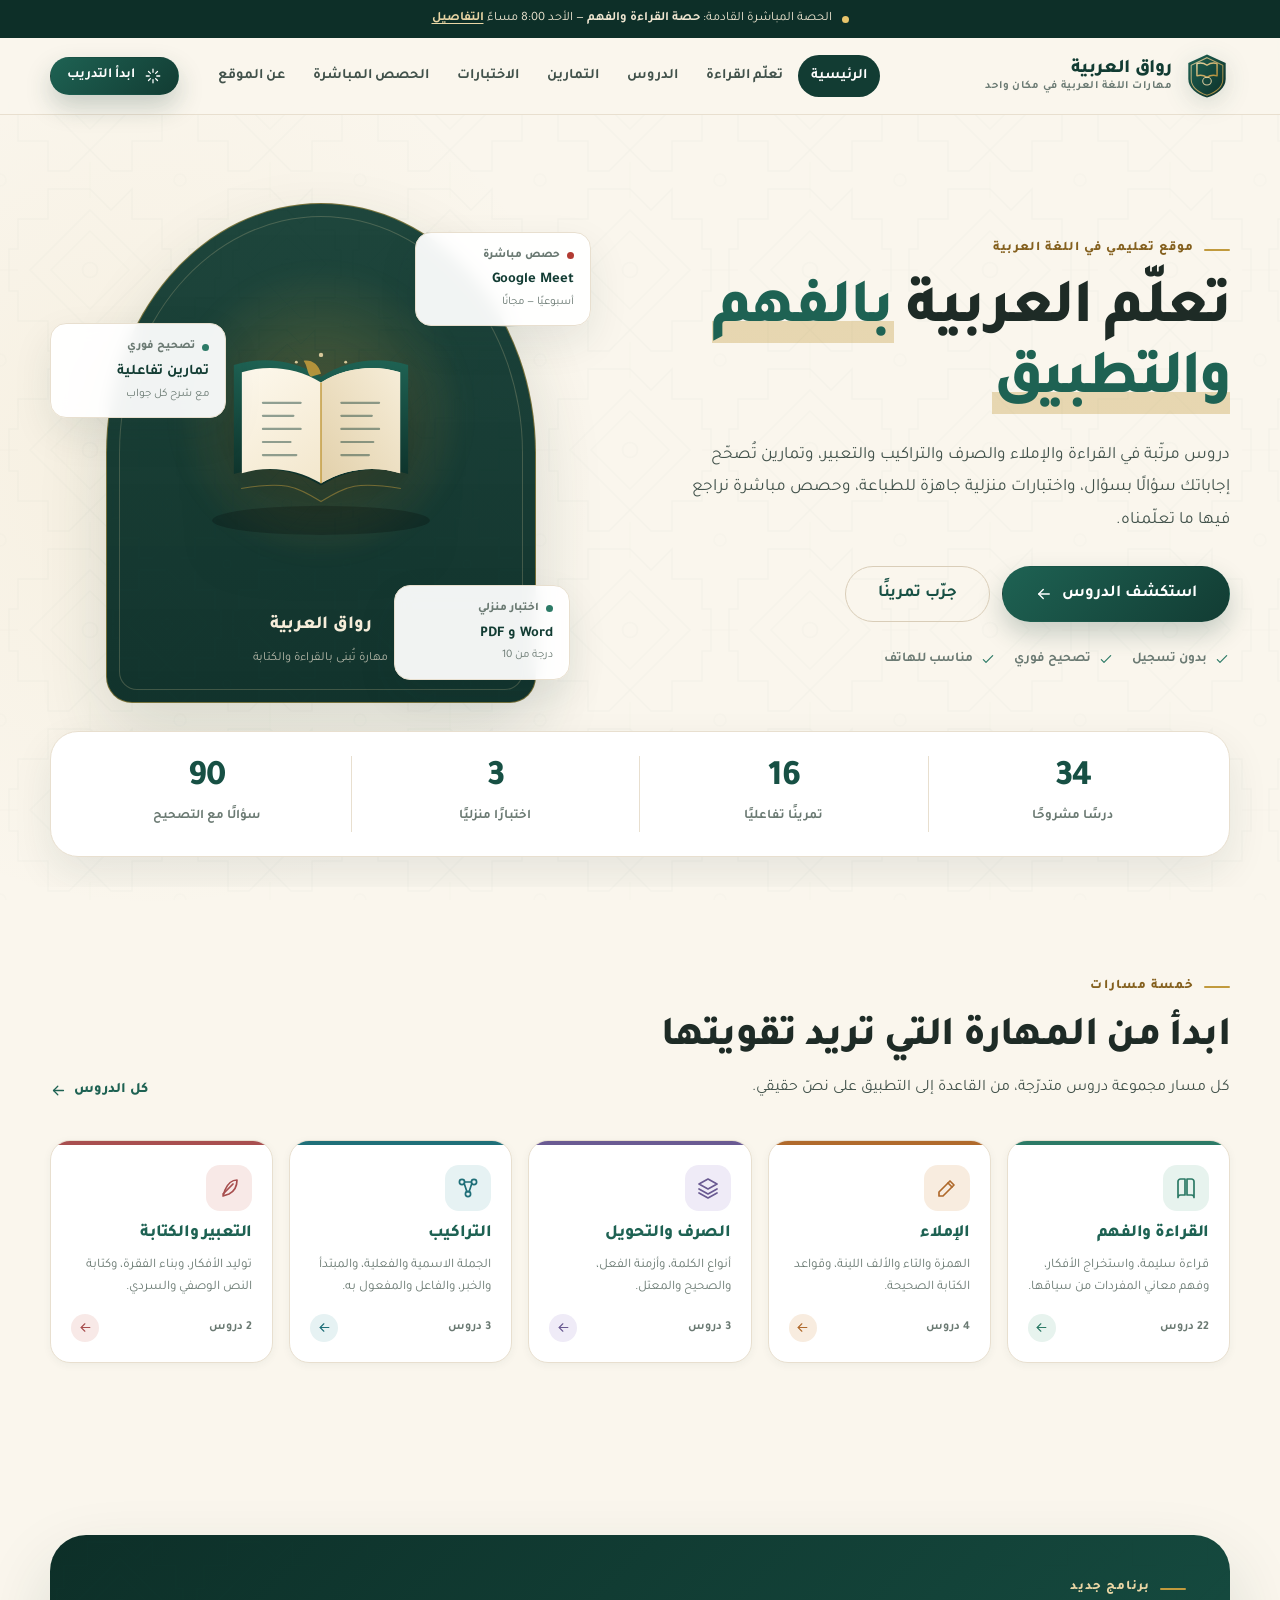
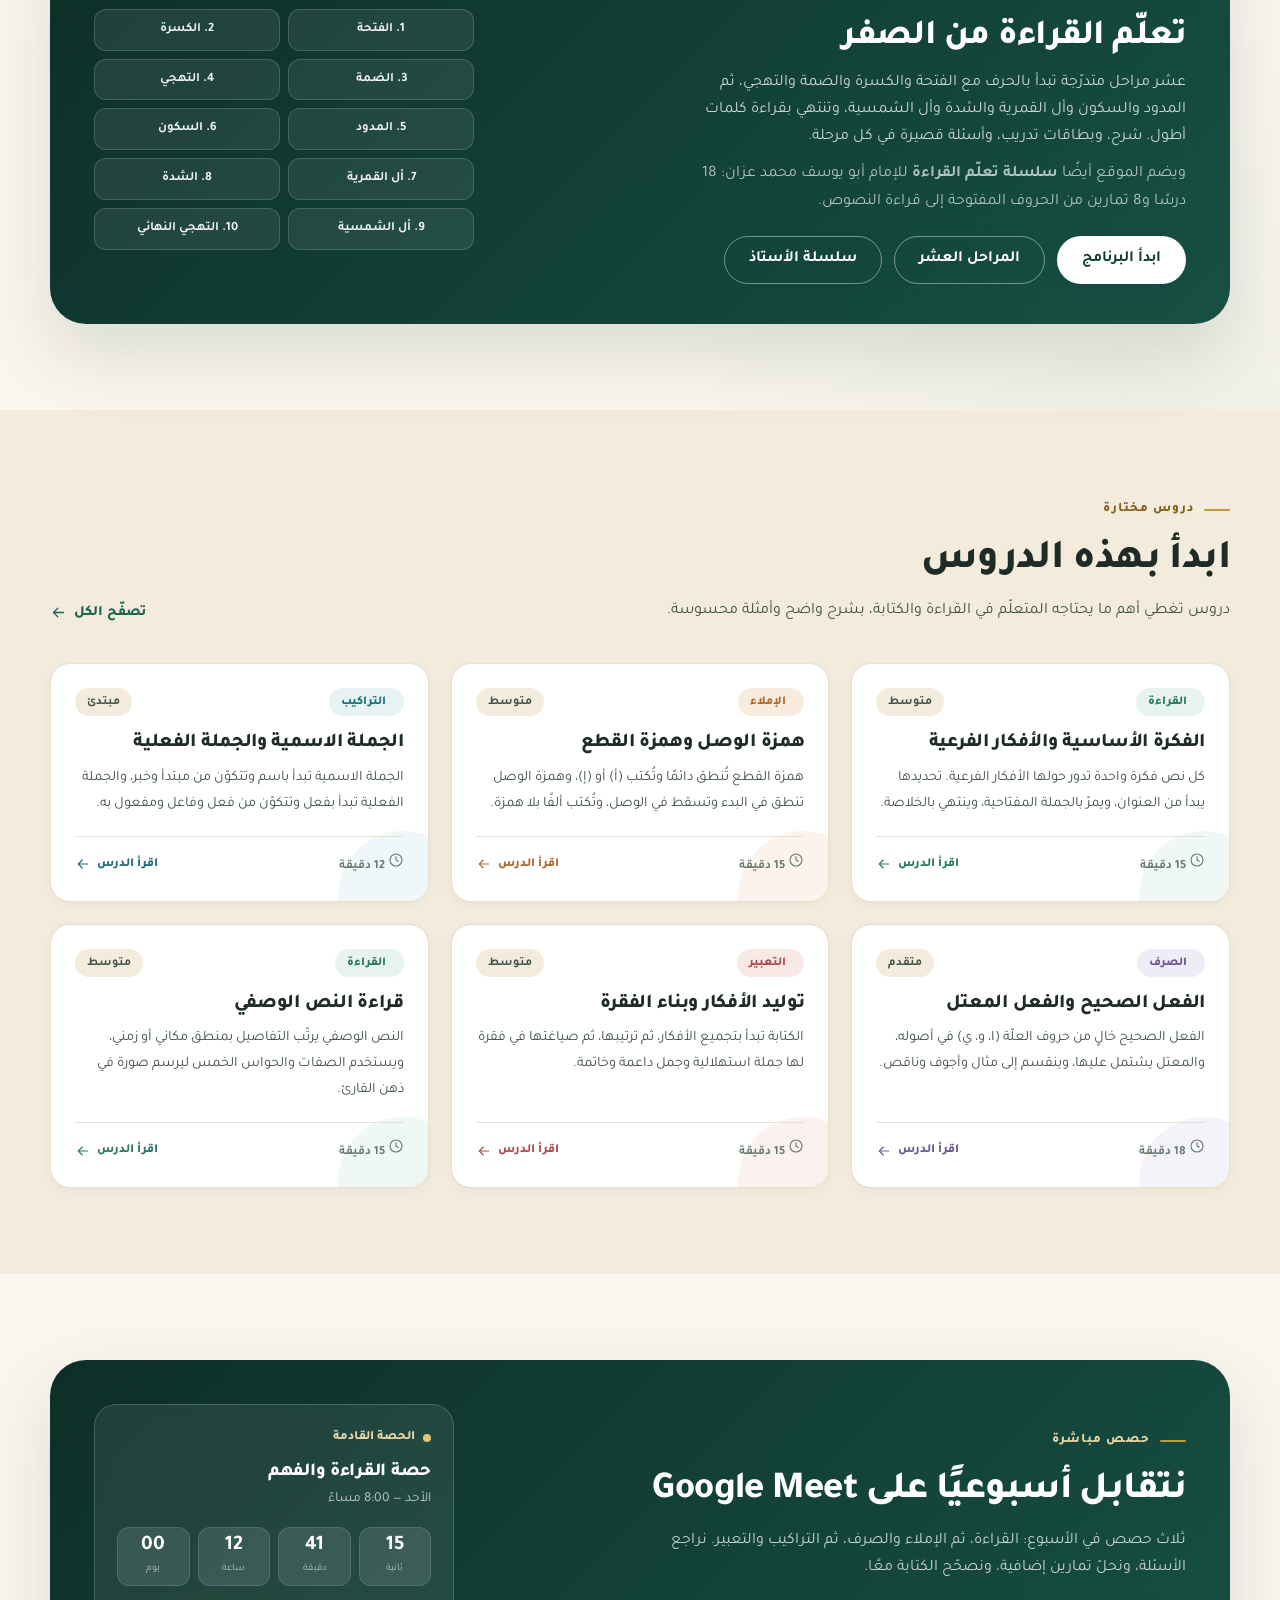
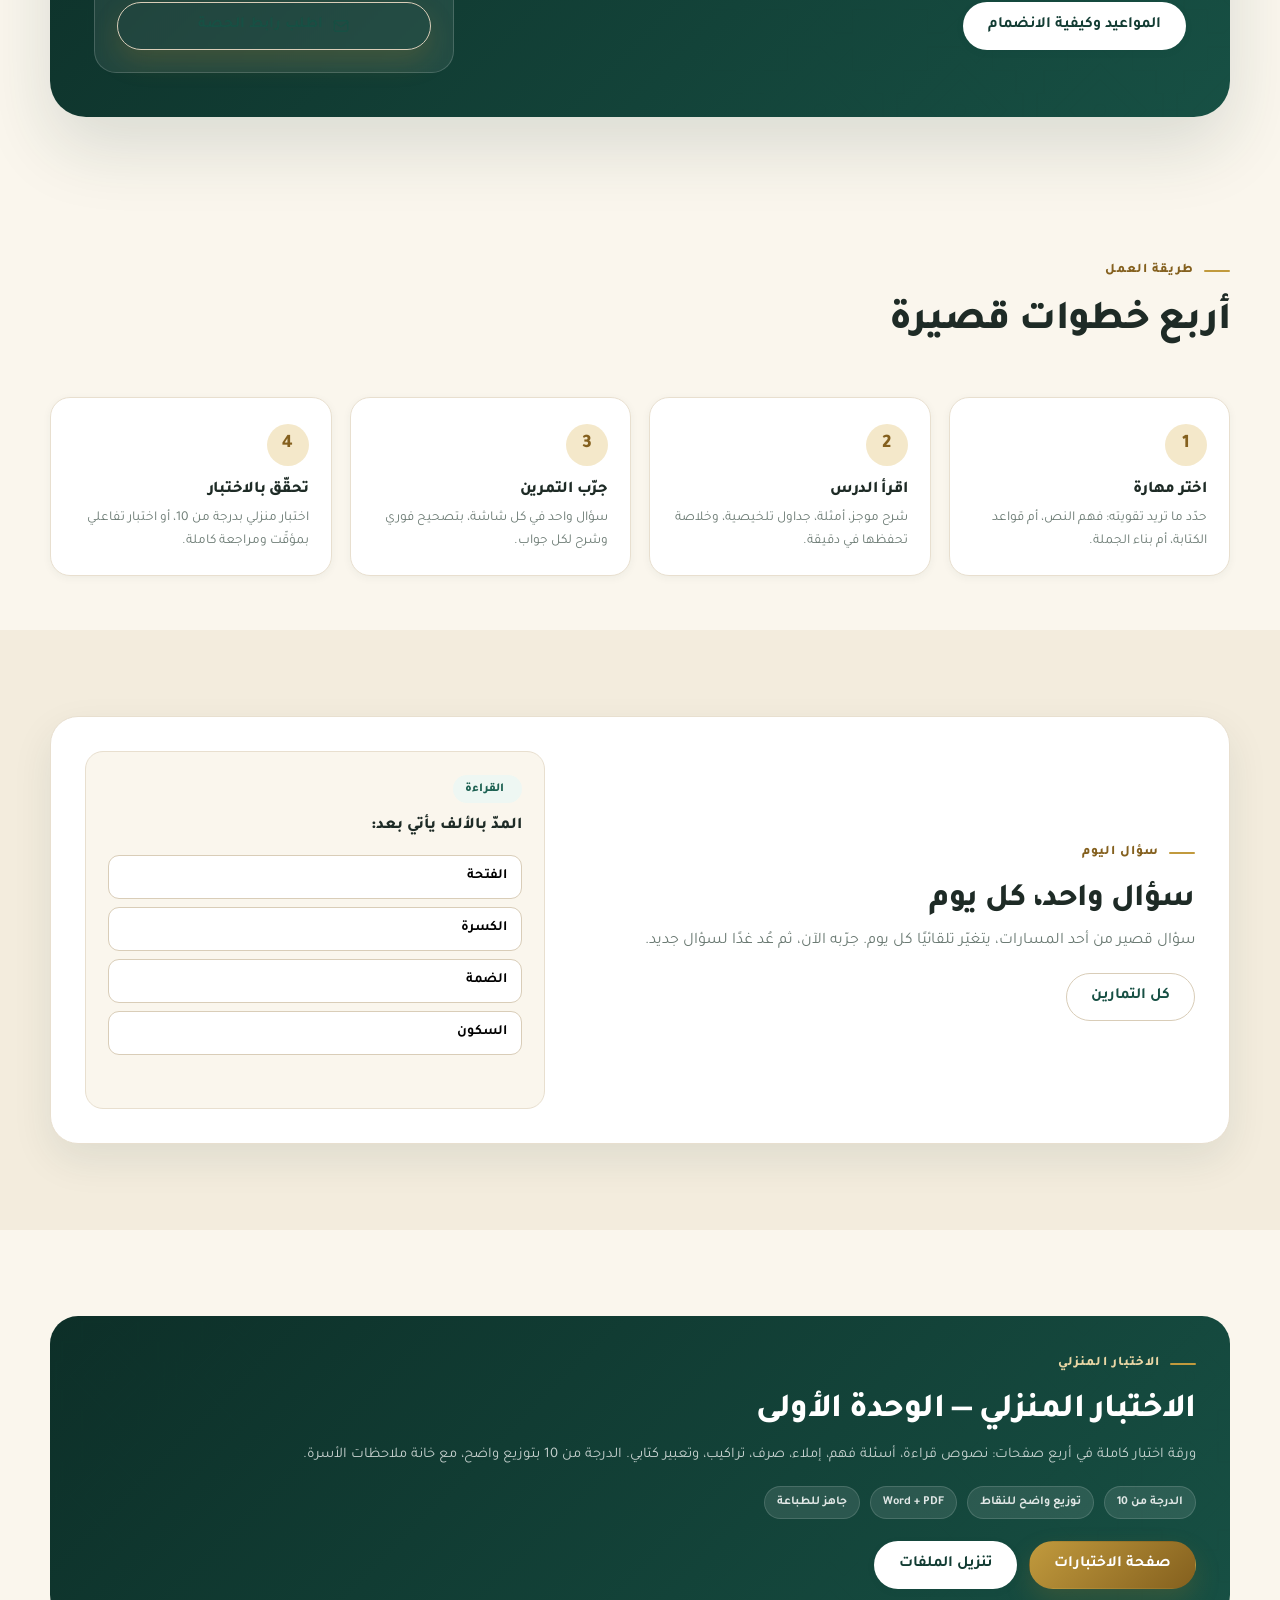
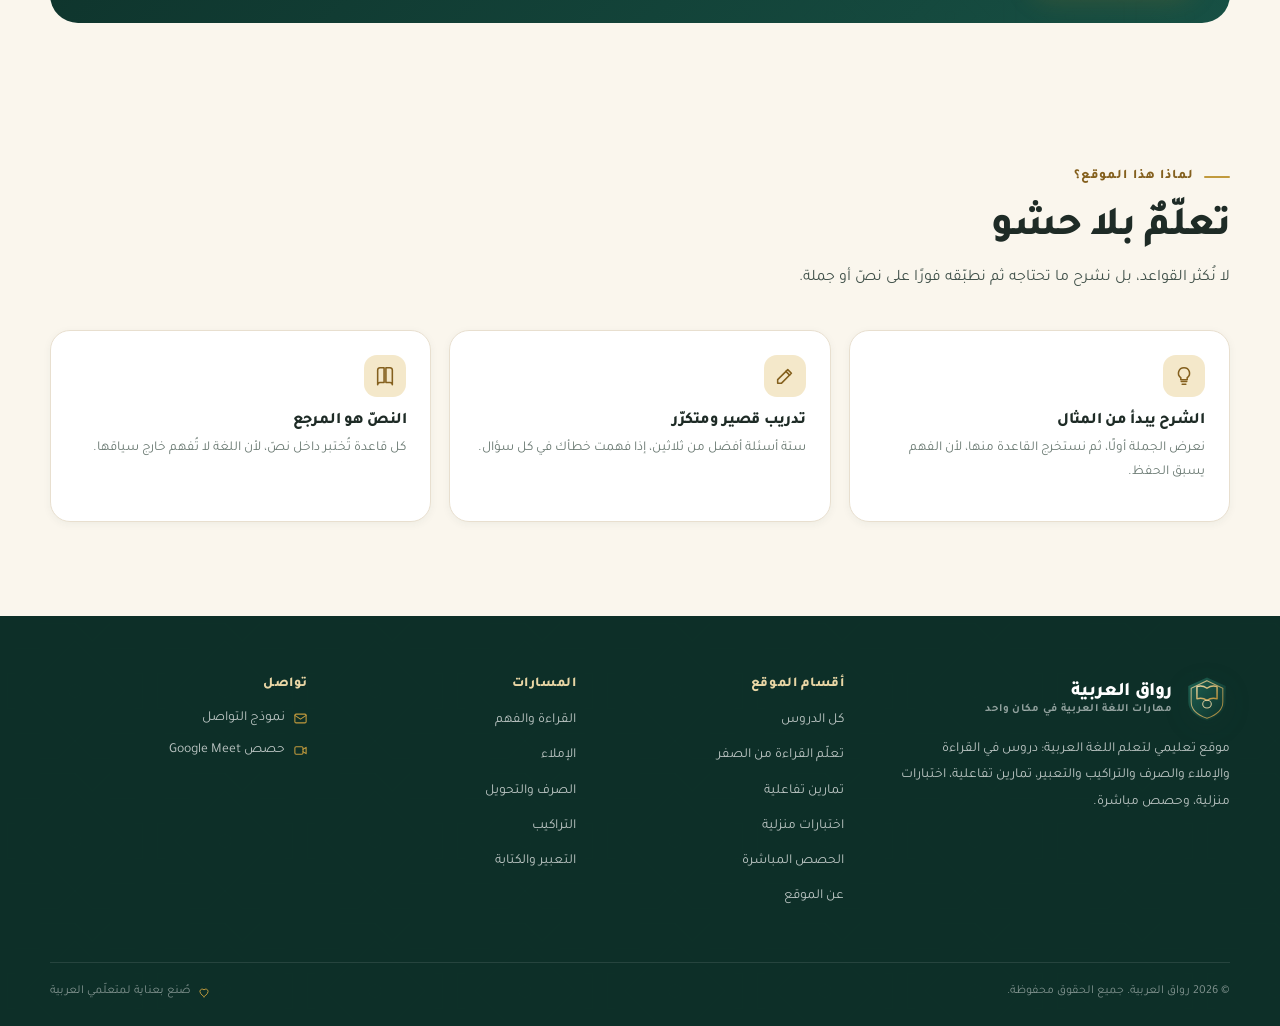
==== commit ea3d8415: "نشر موقع رواق العربية (برنامج القراءة والوحدات الكاملة)" ====
--- a/index.html
+++ b/index.html
@@ -9,7 +9,7 @@
   <link rel="preconnect" href="https://fonts.googleapis.com">
   <link rel="preconnect" href="https://fonts.gstatic.com" crossorigin>
   <link href="https://fonts.googleapis.com/css2?family=Tajawal:wght@400;500;700;800&family=Noto+Naskh+Arabic:wght@400;600;700&display=swap" rel="stylesheet">
-  <link rel="stylesheet" href="assets/css/style.css">
+  <link rel="stylesheet" href="assets/css/style.css?v=3">
 </head>
 <body data-page="home">
   <a class="skip-link" href="#main">تجاوز إلى المحتوى</a>
@@ -257,8 +257,8 @@
 
   <div data-footer></div>
   <script src="assets/js/config.js"></script>
-  <script src="assets/js/data-lessons.js?v=2"></script>
-  <script src="assets/js/data-quizzes.js?v=2"></script>
+  <script src="assets/js/data-lessons.js?v=3"></script>
+  <script src="assets/js/data-quizzes.js?v=3"></script>
   <script src="assets/js/app.js"></script>
   <script src="assets/js/app-pages.js"></script>
 </body>
--- a/assets/css/style.css
+++ b/assets/css/style.css
@@ -1950,7 +1950,7 @@
   height: 20px;
   border-radius: 50%;
   background: var(--bg-deep);
-  color: var(--muted);
+  color: var(--green-800);
   font-size: 0.68rem;
   font-weight: 800;
   display: grid;
